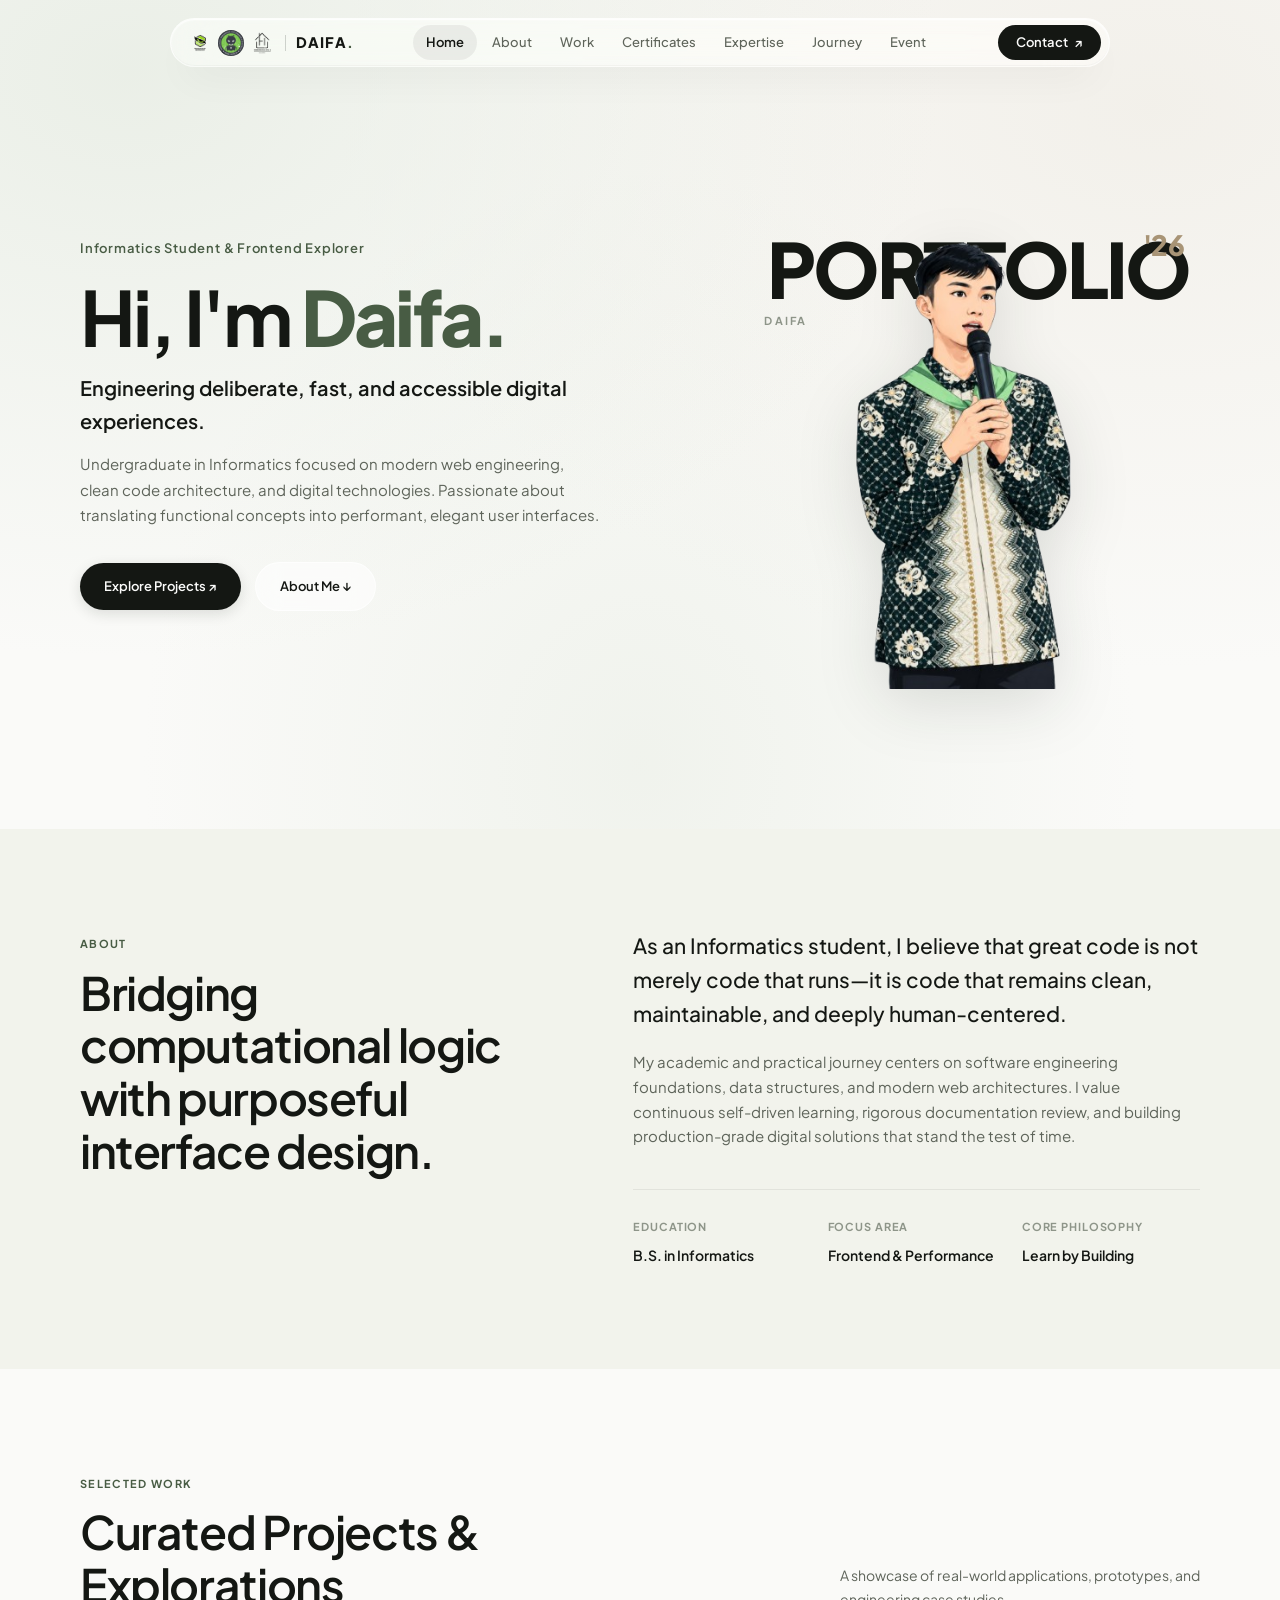
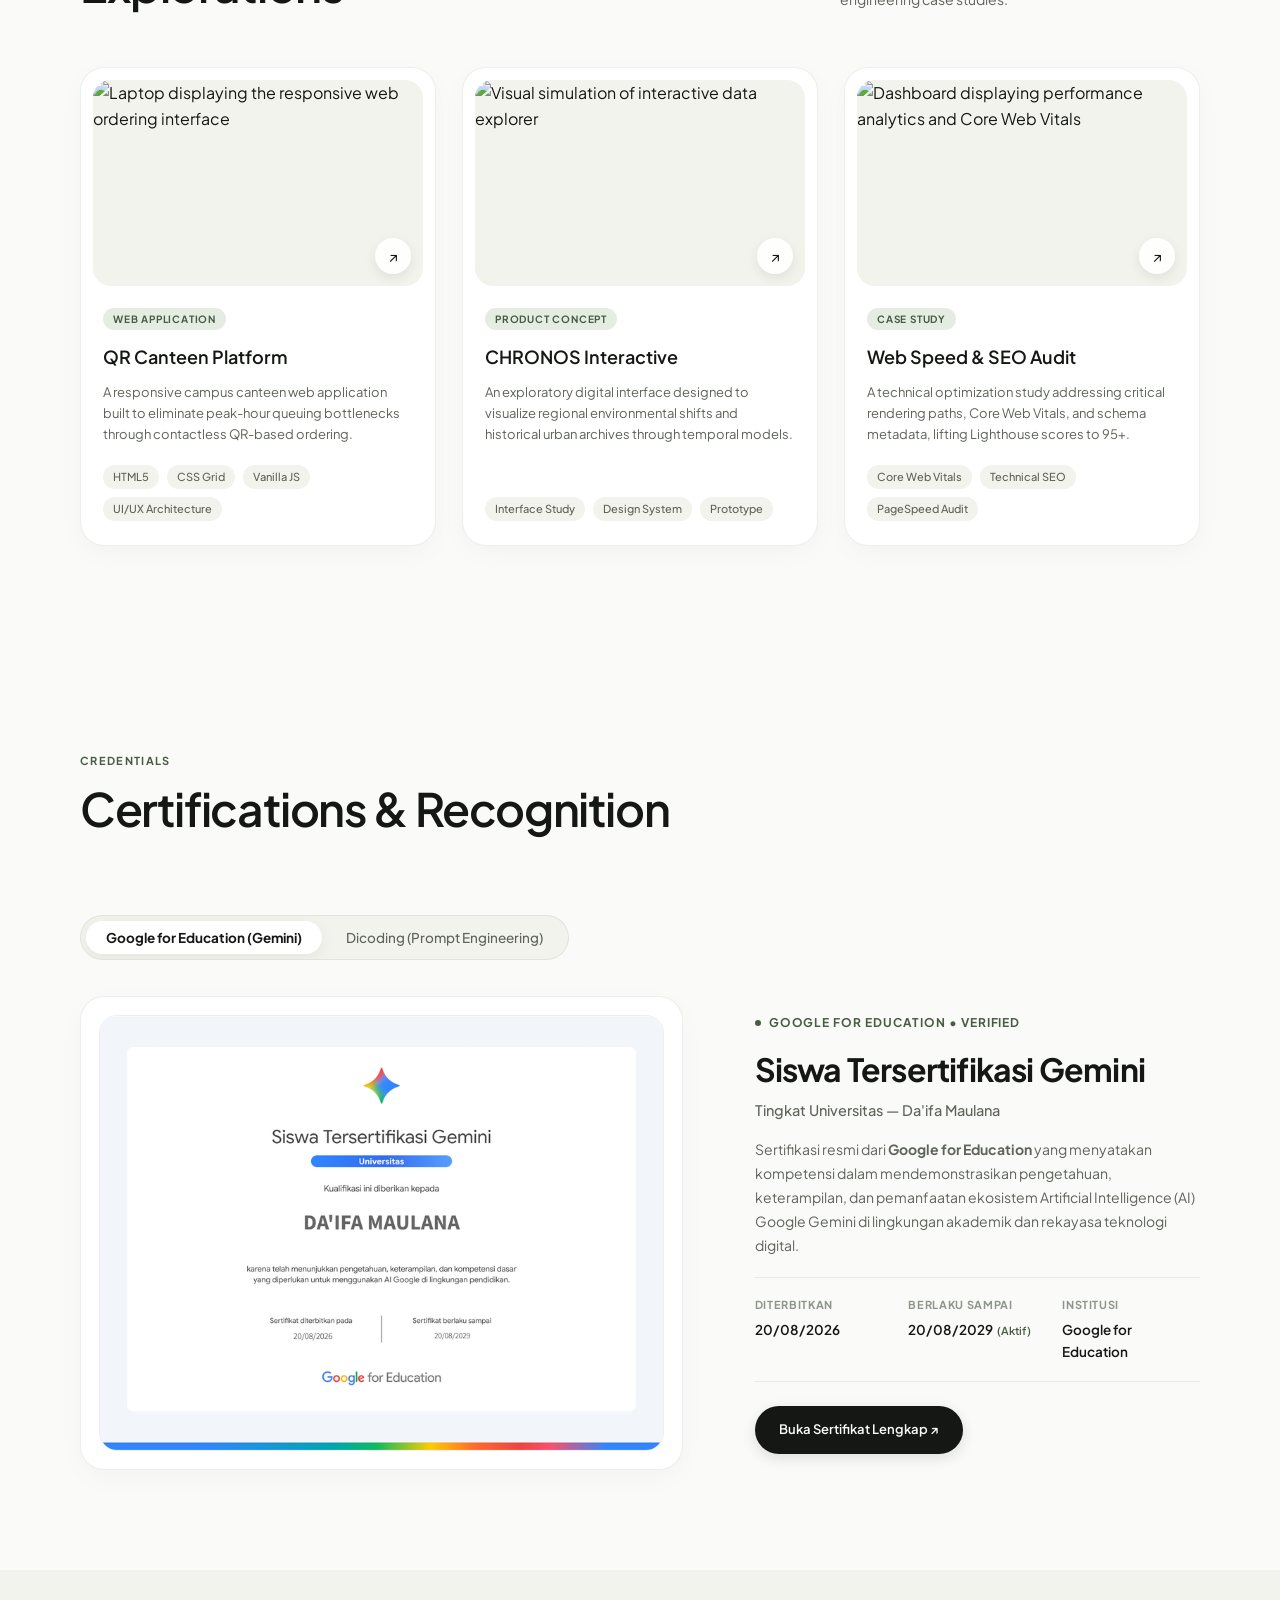
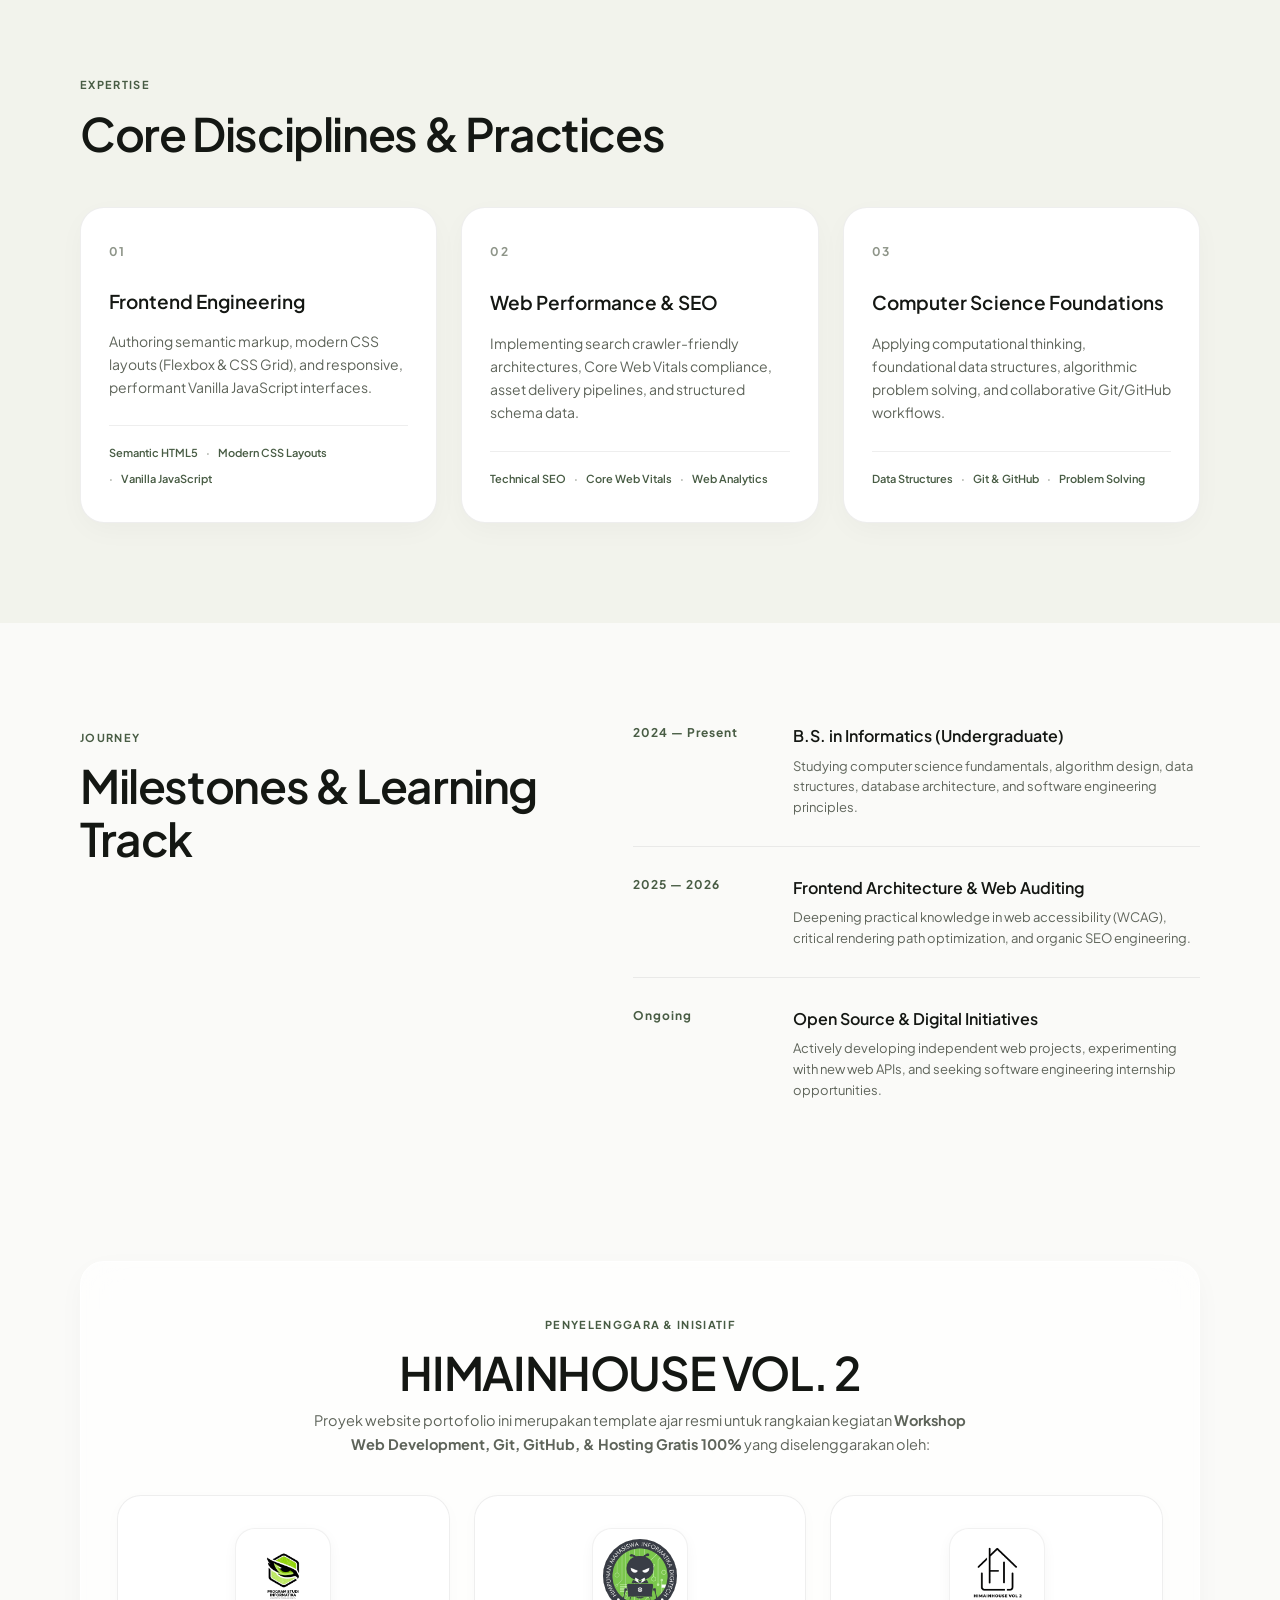
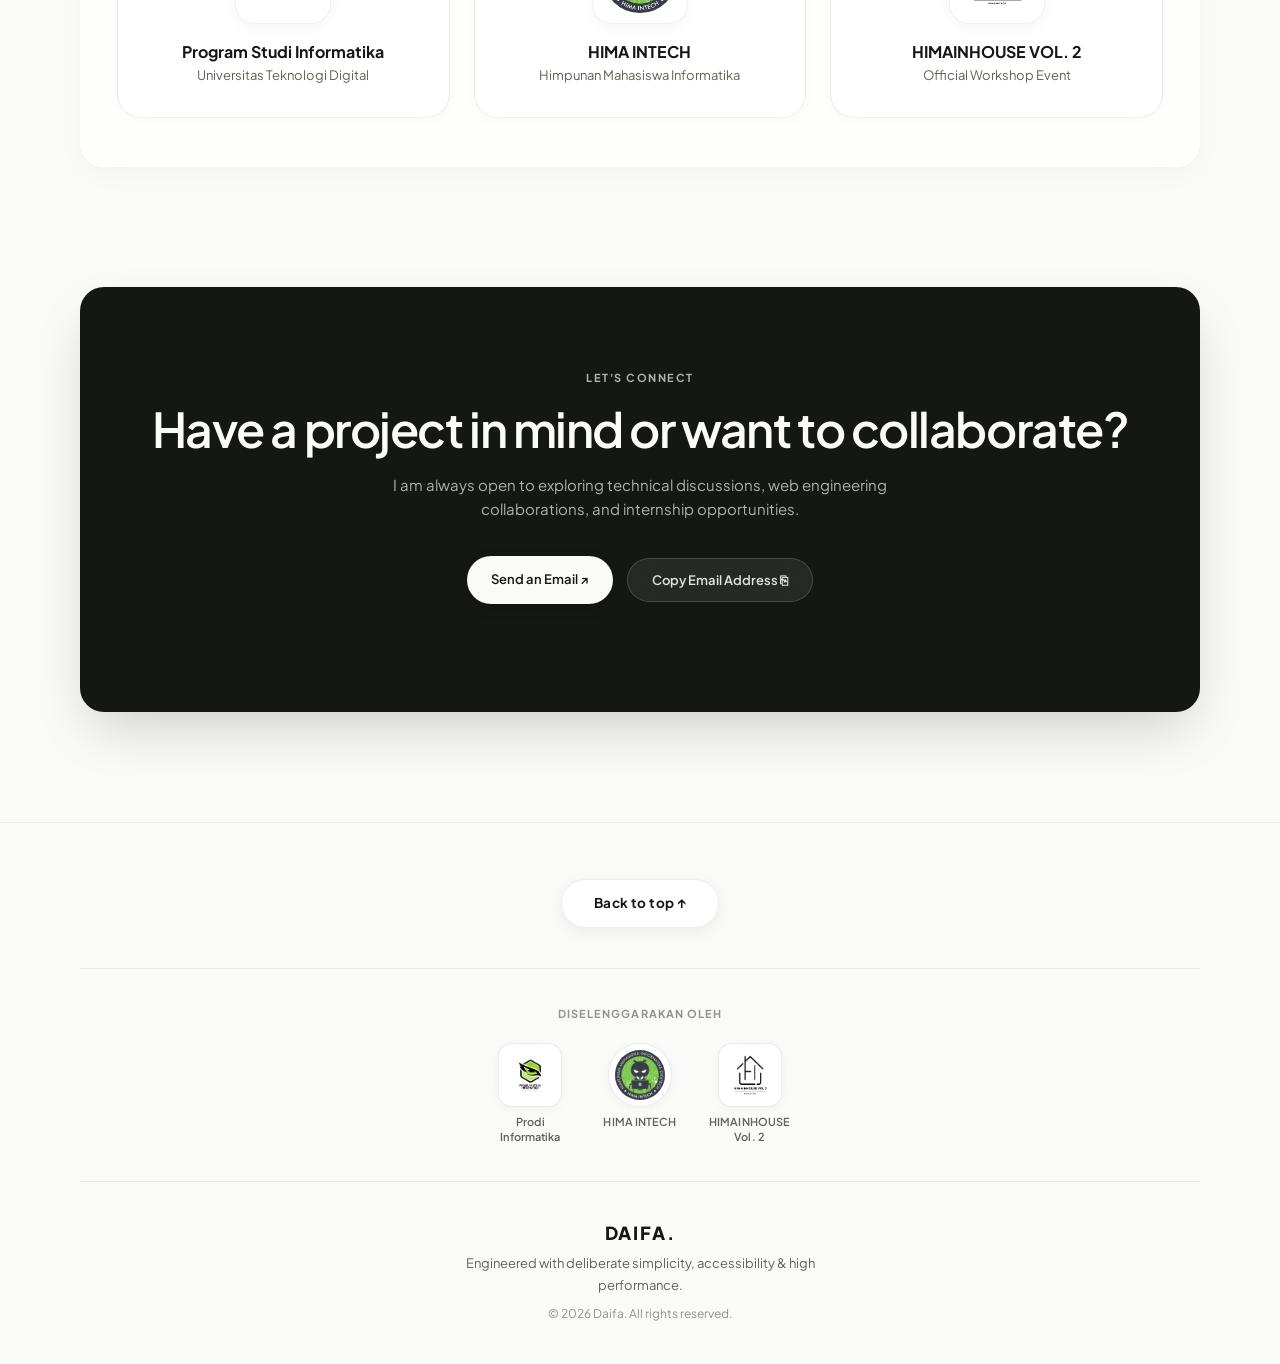
==== index.html @ 003343a3 ":zap: Add cache busting query params to ensure fresh CSS/JS load on GitHub Pages" ====
<!DOCTYPE html>
<html lang="en">
<head>
  <!-- ====================================================================
       [MODUL 1: HEAD & METADATA]
       Panduan Pemateri:
       Jelaskan fungsi tag meta (viewport untuk responsivitas mobile, charset UTF-8),
       serta cara menghubungkan Google Fonts, berkas CSS, dan JavaScript.
       ==================================================================== -->
  <meta charset="UTF-8">
  <meta name="viewport" content="width=device-width, initial-scale=1.0">
  <meta name="description" content="Portfolio of Daifa — Informatics Student & Frontend Developer. Focused on building deliberate, high-performance web applications with clean architecture.">
  <meta name="theme-color" content="#fafaf8">
  <title>Daifa — Informatics Student &amp; Frontend Developer</title>

  <!-- Google Fonts: Plus Jakarta Sans (Tipografi Tunggal Konsisten) -->
  <link rel="preconnect" href="https://fonts.googleapis.com">
  <link rel="preconnect" href="https://fonts.gstatic.com" crossorigin>
  <link href="https://fonts.googleapis.com/css2?family=Plus+Jakarta+Sans:wght@400;500;600;700;800&display=swap" rel="stylesheet">

  <!-- Hubungkan CSS Eksternal & Script JS dengan Cache Busting (?v=2.5) -->
  <link rel="stylesheet" href="assets/css/style.css?v=2.5">
  <script src="assets/js/script.js?v=2.5" defer></script>
</head>
<body>

  <!-- ====================================================================
       [MODUL 2: AKSESIBILITAS / A11Y]
       Panduan Pemateri:
       Jelaskan 'skip-link': fitur aksesibilitas yang memungkinkan pengguna
       navigasi keyboard langsung melompat ke konten utama (#main-content).
       ==================================================================== -->
  <a class="skip-link" href="#main-content">Skip to main content</a>

  <!-- ====================================================================
       [MODUL 3: HEADER & FLOATING GLASS DOCK]
       Panduan Pemateri:
       Contoh implementasi Flexbox untuk navbar, efek kaca modern (frosted glass),
       serta tombol toggle responsif untuk layar ponsel.
       ==================================================================== -->
  <header class="site-header">
    <div class="glass-dock">
      <nav class="dock-nav" aria-label="Main Navigation">

        <!--
          BRAND NAVBAR — Logo 3 Penyelenggara + Nama Portofolio
          ──────────────────────────────────────────────────────
          Terdiri dari:
          1. 3 logo dalam baris rapat (dock-brand-logos)
          2. Garis pemisah tipis (dock-brand-sep)
          3. Teks "DAIFA." sebagai nama brand
          aria-label: teks alternatif untuk screen reader
        -->
        <a class="dock-brand" href="#home" aria-label="Daifa - HIMAINHOUSE Portfolio">
          <div class="dock-brand-logos">
            <img src="assets/images/logos/logo-prodi-informatika.png" alt="Prodi Informatika" width="28" height="28" title="Program Studi Informatika Universitas Teknologi Digital">
            <img src="assets/images/logos/logo-hima-intech.jpg"       alt="HIMA INTECH"       width="28" height="28" class="dock-logo-round" title="HIMA INTECH Digitech">
            <img src="assets/images/logos/logo-himainhouse.png"       alt="HIMAINHOUSE VOL 2" width="28" height="28" title="HIMAINHOUSE VOL. 2">
          </div>
          <span class="dock-brand-sep" aria-hidden="true"></span>
          <span class="dock-brand-text">DAIFA<span>.</span></span>
        </a>

        <!--
          MENU NAVIGASI — Tautan anchor ke setiap section
          ─────────────────────────────────────────────────
          Setiap href="#id" akan scroll mulus ke section yang sesuai.
          Class "is-active" ditambahkan oleh JavaScript (scrollspy).
        -->
        <div class="dock-menu" id="dock-menu">
          <a class="dock-link" href="#home">Home</a>
          <a class="dock-link" href="#about">About</a>
          <a class="dock-link" href="#work">Work</a>
          <a class="dock-link" href="#certificates">Certificates</a>
          <a class="dock-link" href="#expertise">Expertise</a>
          <a class="dock-link" href="#journey">Journey</a>
          <a class="dock-link" href="#organizers">Event</a>
        </div>

        <!-- TOMBOL AKSI & HAMBURGER MOBILE -->
        <div class="dock-actions">
          <!-- Tombol CTA: tersembunyi di mobile, tampil di desktop -->
          <a class="dock-btn-cta" href="#contact">
            Contact <span>↗</span>
          </a>

          <!--
            Tombol Hamburger (hanya tampil di layar HP)
            aria-expanded: memberi tahu screen reader apakah menu terbuka
            aria-controls: menghubungkan tombol ini ke elemen dock-menu
          -->
          <button class="dock-toggle" type="button"
                  aria-label="Open navigation menu"
                  aria-expanded="false"
                  aria-controls="dock-menu">
            <span></span>
            <span></span>
          </button>
        </div>

      </nav>
    </div>
  </header>

  <!-- ====================================================================
       [MODUL 4: STRUKTUR UTAMA (MAIN)]
       Panduan Pemateri:
       Jelaskan tag <main> sebagai wadah konten utama yang hanya boleh ada
       satu per halaman dokumen HTML.
       ==================================================================== -->
  <main id="main-content">

    <!-- ------------------------------------------------------------------
         SECTION 1: HERO
         Panduan Pemateri:
         Contoh grid 2 kolom asimetris (teks di kiri, visual avatar di kanan),
         teknik layering teks artistik di belakang karakter transparan.
         ------------------------------------------------------------------ -->
    <section class="hero container" id="home">
      <div class="hero-layout">
        <div class="hero-intro reveal">
          <p class="hero-kicker">Informatics Student &amp; Frontend Explorer</p>
          <h1 class="hero-title">
            Hi, I'm <em>Daifa.</em>
          </h1>
          <p class="hero-role">Engineering deliberate, fast, and accessible digital experiences.</p>
          <p class="hero-summary">
            Undergraduate in Informatics focused on modern web engineering, clean code architecture, and digital technologies. Passionate about translating functional concepts into performant, elegant user interfaces.
          </p>
          <div class="hero-buttons">
            <a class="btn btn-solid" href="#work">Explore Projects ↗</a>
            <a class="btn btn-glass" href="#about">About Me ↓</a>
          </div>
        </div>

        <!-- Visual Avatar dengan Tipografi Latar Belakang Bebas Kotak -->
        <figure class="hero-figure reveal">
          <div class="hero-backdrop-typography" aria-hidden="true">
            <span class="backdrop-main">PORTFOLIO</span>
            <span class="backdrop-badge">'26</span>
            <span class="backdrop-sub">DAIFA</span>
          </div>
          <img class="hero-avatar-img" src="assets/images/daifa.png"
               alt="Illustration of Daifa wearing a sage green batik shirt"
               width="700" height="950" fetchpriority="high">
        </figure> 
      </div>
    </section>

    <!-- ------------------------------------------------------------------
         SECTION 2: ABOUT
         Panduan Pemateri:
         Storytelling profesional mahasiswa: menjembatani teori ilmu komputer
         dengan praktik rekayasa antarmuka digital.
         ------------------------------------------------------------------ -->
    <section class="section section-tint" id="about">
      <div class="container about-grid">
        <div class="section-label-group reveal">
          <span class="section-label">About</span>
          <h2 class="section-title">Bridging computational logic with purposeful interface design.</h2>
        </div>

        <div class="about-text-content reveal">
          <p class="lead-text">
            As an Informatics student, I believe that great code is not merely code that runs—it is code that remains clean, maintainable, and deeply human-centered.
          </p>
          <p>
            My academic and practical journey centers on software engineering foundations, data structures, and modern web architectures. I value continuous self-driven learning, rigorous documentation review, and building production-grade digital solutions that stand the test of time.
          </p>

          <!-- 3 Core Pillars -->
          <div class="about-pillars">
            <div class="pillar-item">
              <span class="pillar-label">Education</span>
              <strong class="pillar-val">B.S. in Informatics</strong>
            </div>
            <div class="pillar-item">
              <span class="pillar-label">Focus Area</span>
              <strong class="pillar-val">Frontend &amp; Performance</strong>
            </div>
            <div class="pillar-item">
              <span class="pillar-label">Core Philosophy</span>
              <strong class="pillar-val">Learn by Building</strong>
            </div>
          </div>
        </div>
      </div>
    </section>

    <!-- ------------------------------------------------------------------
         SECTION 3: SELECTED WORK
         Panduan Pemateri:
         Contoh penerapan CSS Grid 3-kolom (`repeat(3, 1fr)`) yang
         otomatis responsif menjadi 2 kolom di tablet dan 1 kolom di HP.
         ------------------------------------------------------------------ -->
    <section class="section container" id="work">
      <div class="section-header-row reveal">
        <div>
          <span class="section-label">Selected Work</span>
          <h2 class="section-title">Curated Projects &amp; Explorations</h2>
        </div>
        <p class="section-subtitle">
          A showcase of real-world applications, prototypes, and engineering case studies.
        </p>
      </div>

      <div class="project-grid">
        <!-- Proyek 1 -->
        <article class="project-card reveal">
          <a class="project-thumbnail" href="#contact" aria-label="Details of QR Canteen Platform project">
            <img src="https://images.unsplash.com/photo-1559028012-481c04fa702d?auto=format&amp;fit=crop&amp;w=900&amp;q=85"
                 alt="Laptop displaying the responsive web ordering interface" loading="lazy">
            <span class="project-arrow-badge" aria-hidden="true">↗</span>
          </a>
          <div class="project-body">
            <span class="project-category-pill">Web Application</span>
            <h3>QR Canteen Platform</h3>
            <p>A responsive campus canteen web application built to eliminate peak-hour queuing bottlenecks through contactless QR-based ordering.</p>
            <div class="project-tags">
              <span>HTML5</span>
              <span>CSS Grid</span>
              <span>Vanilla JS</span>
              <span>UI/UX Architecture</span>
            </div>
          </div>
        </article>

        <!-- Proyek 2 -->
        <article class="project-card reveal">
          <a class="project-thumbnail" href="#contact" aria-label="Details of CHRONOS Interactive concept">
            <img src="https://images.unsplash.com/photo-1462331940025-496dfbfc7564?auto=format&amp;fit=crop&amp;w=900&amp;q=85"
                 alt="Visual simulation of interactive data explorer" loading="lazy">
            <span class="project-arrow-badge" aria-hidden="true">↗</span>
          </a>
          <div class="project-body">
            <span class="project-category-pill">Product Concept</span>
            <h3>CHRONOS Interactive</h3>
            <p>An exploratory digital interface designed to visualize regional environmental shifts and historical urban archives through temporal models.</p>
            <div class="project-tags">
              <span>Interface Study</span>
              <span>Design System</span>
              <span>Prototype</span>
            </div>
          </div>
        </article>

        <!-- Proyek 3 -->
        <article class="project-card reveal">
          <a class="project-thumbnail" href="#contact" aria-label="Details of Web Speed & SEO Audit case study">
            <img src="https://images.unsplash.com/photo-1460925895917-afdab827c52f?auto=format&amp;fit=crop&amp;w=900&amp;q=85"
                 alt="Dashboard displaying performance analytics and Core Web Vitals" loading="lazy">
            <span class="project-arrow-badge" aria-hidden="true">↗</span>
          </a>
          <div class="project-body">
            <span class="project-category-pill">Case Study</span>
            <h3>Web Speed &amp; SEO Audit</h3>
            <p>A technical optimization study addressing critical rendering paths, Core Web Vitals, and schema metadata, lifting Lighthouse scores to 95+.</p>
            <div class="project-tags">
              <span>Core Web Vitals</span>
              <span>Technical SEO</span>
              <span>PageSpeed Audit</span>
            </div>
          </div>
        </article>
      </div>
    </section>

    <!-- ------------------------------------------------------------------
         SECTION: CERTIFICATES & CREDENTIALS
         Panduan Pemateri:
         Menampilkan kredensial resmi & sertifikasi teknologi berstandar industri.
         Format Tab Switcher Interaktif: dokumen sertifikat tampil besar & jelas
         di sisi kiri dengan detail editorial & verifikasi lisensi di sisi kanan.
         ------------------------------------------------------------------ -->
    <section class="section" id="certificates">
      <div class="container">
        <div class="section-label-group reveal">
          <span class="section-label">Credentials</span>
          <h2 class="section-title">Certifications &amp; Recognition</h2>
        </div>

        <!-- Segmented Control Tab Switcher -->
        <div class="cert-tabs-nav reveal" role="tablist" aria-label="Pilih Sertifikat">
          <button class="cert-tab-btn is-active" type="button" role="tab"
                  aria-selected="true" aria-controls="cert-panel-gemini" id="tab-gemini">
            Google for Education (Gemini)
          </button>
          <button class="cert-tab-btn" type="button" role="tab"
                  aria-selected="false" aria-controls="cert-panel-dicoding" id="tab-dicoding">
            Dicoding (Prompt Engineering)
          </button>
        </div>

        <!-- Panels Container -->
        <div class="cert-panels-wrapper reveal">

          <!-- PANEL 1: GOOGLE FOR EDUCATION — GEMINI CERTIFIED STUDENT -->
          <div class="cert-panel is-active" id="cert-panel-gemini" role="tabpanel" aria-labelledby="tab-gemini">
            <div class="certificate-layout">
              <!-- Kolom Kiri: Dokumen Sertifikat -->
              <div class="cert-preview-card">
                <a class="cert-preview-link" href="assets/images/certificates/sertifikat-gemini-daifa.png"
                   target="_blank" rel="noopener noreferrer" title="Klik untuk membuka sertifikat Google Gemini ukuran penuh">
                  <img class="cert-preview-img"
                       src="assets/images/certificates/sertifikat-gemini-daifa.png"
                       alt="Sertifikat Google for Education — Siswa Tersertifikasi Gemini — Da'ifa Maulana"
                       loading="lazy" width="800" height="566">
                </a>
              </div>

              <!-- Kolom Kanan: Detail & Nilai Kompetensi -->
              <div class="cert-content">
                <span class="cert-kicker">Google for Education &bull; Verified</span>

                <h3 class="cert-title">Siswa Tersertifikasi Gemini</h3>
                <p class="cert-sub">Tingkat Universitas &mdash; Da'ifa Maulana</p>

                <p class="cert-desc">
                  Sertifikasi resmi dari <strong>Google for Education</strong> yang menyatakan kompetensi dalam mendemonstrasikan pengetahuan, keterampilan, dan pemanfaatan ekosistem Artificial Intelligence (AI) Google Gemini di lingkungan akademik dan rekayasa teknologi digital.
                </p>

                <!-- Metadata Grid -->
                <dl class="cert-meta-grid">
                  <div class="cert-meta-cell">
                    <dt>Diterbitkan</dt>
                    <dd>20/08/2026</dd>
                  </div>
                  <div class="cert-meta-cell">
                    <dt>Berlaku Sampai</dt>
                    <dd>20/08/2029 <span class="cert-status-tag">(Aktif)</span></dd>
                  </div>
                  <div class="cert-meta-cell">
                    <dt>Institusi</dt>
                    <dd>Google for Education</dd>
                  </div>
                </dl>

                <!-- Tombol Aksi -->
                <div class="cert-action-row">
                  <a class="btn btn-solid" href="assets/images/certificates/sertifikat-gemini-daifa.png"
                     target="_blank" rel="noopener noreferrer">
                    Buka Sertifikat Lengkap ↗
                  </a>
                </div>
              </div>
            </div>
          </div>

          <!-- PANEL 2: DICODING — PROMPT ENGINEERING UNTUK SOFTWARE DEVELOPER -->
          <div class="cert-panel" id="cert-panel-dicoding" role="tabpanel" aria-labelledby="tab-dicoding" hidden>
            <div class="certificate-layout">
              <!-- Kolom Kiri: Dokumen Sertifikat -->
              <div class="cert-preview-card">
                <a class="cert-preview-link" href="assets/images/certificates/sertifikat-dicoding-prompt-engineering.jpg"
                   target="_blank" rel="noopener noreferrer" title="Klik untuk membuka sertifikat Dicoding ukuran penuh">
                  <img class="cert-preview-img"
                       src="assets/images/certificates/sertifikat-dicoding-prompt-engineering.jpg"
                       alt="Sertifikat Dicoding — Prompt Engineering untuk Software Developer — Da'ifa Maulana"
                       loading="lazy" width="1200" height="848">
                </a>
              </div>

              <!-- Kolom Kanan: Detail & Nilai Kompetensi -->
              <div class="cert-content">
                <span class="cert-kicker">Google Developers Partner &bull; Dicoding Verified</span>

                <h3 class="cert-title">Prompt Engineering untuk Software Developer</h3>
                <p class="cert-sub">Sertifikat Kompetensi Kelulusan &mdash; Da'ifa Maulana</p>

                <p class="cert-desc">
                  Sertifikasi kompetensi resmi dari <strong>Dicoding</strong> (<em>Google Developers Authorized Training Partner</em>). Menyatakan penguasaan teknik perancangan prompt AI adaptif, pola-pola prompt terstruktur, pemanfaatan LLM untuk optimasi alur kerja software development, serta evaluasi limitasi dan etika AI.
                </p>

                <!-- Metadata Grid -->
                <dl class="cert-meta-grid">
                  <div class="cert-meta-cell">
                    <dt>Diterbitkan</dt>
                    <dd>06/11/2026</dd>
                  </div>
                  <div class="cert-meta-cell">
                    <dt>Berlaku Sampai</dt>
                    <dd>06/11/2029 <span class="cert-status-tag">(Aktif)</span></dd>
                  </div>
                  <div class="cert-meta-cell">
                    <dt>ID Kredensial</dt>
                    <dd><code>JMZVL46JOXN9</code></dd>
                  </div>
                </dl>

                <!-- Tombol Aksi -->
                <div class="cert-action-row">
                  <a class="btn btn-solid" href="assets/images/certificates/sertifikat-dicoding-prompt-engineering.jpg"
                     target="_blank" rel="noopener noreferrer">
                    Buka Sertifikat Lengkap ↗
                  </a>
                  <a class="btn btn-glass" href="https://www.dicoding.com/certificates/JMZVL46JOXN9"
                     target="_blank" rel="noopener noreferrer">
                    Verifikasi di Dicoding ↗
                  </a>
                </div>
              </div>
            </div>
          </div>

        </div>
      </div>
    </section>

    <!-- ------------------------------------------------------------------
         SECTION 4: EXPERTISE
         Panduan Pemateri:
         Contoh pengelompokan skill secara jujur & profesional tanpa grafik
         persentase palsu yang sering dianggap buruk dalam rekrutmen IT.
         ------------------------------------------------------------------ -->
    <section class="section section-tint" id="expertise">
      <div class="container">
        <div class="section-label-group reveal">
          <span class="section-label">Expertise</span>
          <h2 class="section-title">Core Disciplines &amp; Practices</h2>
        </div>

        <div class="expertise-row">
          <!-- Kompetensi 1 -->
          <div class="expertise-block reveal">
            <span class="expertise-index">01</span>
            <h3 class="expertise-title">Frontend Engineering</h3>
            <p class="expertise-desc">
              Authoring semantic markup, modern CSS layouts (Flexbox &amp; CSS Grid), and responsive, performant Vanilla JavaScript interfaces.
            </p>
            <div class="expertise-tags">
              <span>Semantic HTML5</span>
              <span>Modern CSS Layouts</span>
              <span>Vanilla JavaScript</span>
            </div>
          </div>

          <!-- Kompetensi 2 -->
          <div class="expertise-block reveal">
            <span class="expertise-index">02</span>
            <h3 class="expertise-title">Web Performance &amp; SEO</h3>
            <p class="expertise-desc">
              Implementing search crawler-friendly architectures, Core Web Vitals compliance, asset delivery pipelines, and structured schema data.
            </p>
            <div class="expertise-tags">
              <span>Technical SEO</span>
              <span>Core Web Vitals</span>
              <span>Web Analytics</span>
            </div>
          </div>

          <!-- Kompetensi 3 -->
          <div class="expertise-block reveal">
            <span class="expertise-index">03</span>
            <h3 class="expertise-title">Computer Science Foundations</h3>
            <p class="expertise-desc">
              Applying computational thinking, foundational data structures, algorithmic problem solving, and collaborative Git/GitHub workflows.
            </p>
            <div class="expertise-tags">
              <span>Data Structures</span>
              <span>Git &amp; GitHub</span>
              <span>Problem Solving</span>
            </div>
          </div>
        </div>
      </div>
    </section>

    <!-- ------------------------------------------------------------------
         SECTION 5: JOURNEY
         Panduan Pemateri:
         Menunjukkan alur kronologis linier tanpa tabel kaku.
         Mengajarkan siswa cara menulis riwayat pendidikan yang relevan.
         ------------------------------------------------------------------ -->
    <section class="section container" id="journey">
      <div class="journey-grid">
        <div class="section-label-group reveal">
          <span class="section-label">Journey</span>
          <h2 class="section-title">Milestones &amp; Learning Track</h2>
        </div>

        <div class="journey-list">
          <div class="journey-item reveal">
            <div class="journey-year">2024 — Present</div>
            <div class="journey-info">
              <h3>B.S. in Informatics (Undergraduate)</h3>
              <p>Studying computer science fundamentals, algorithm design, data structures, database architecture, and software engineering principles.</p>
            </div>
          </div>

          <div class="journey-item reveal">
            <div class="journey-year">2025 — 2026</div>
            <div class="journey-info">
              <h3>Frontend Architecture &amp; Web Auditing</h3>
              <p>Deepening practical knowledge in web accessibility (WCAG), critical rendering path optimization, and organic SEO engineering.</p>
            </div>
          </div>

          <div class="journey-item reveal">
            <div class="journey-year">Ongoing</div>
            <div class="journey-info">
              <h3>Open Source &amp; Digital Initiatives</h3>
              <p>Actively developing independent web projects, experimenting with new web APIs, and seeking software engineering internship opportunities.</p>
            </div>
          </div>
        </div>
      </div>
    </section>

    <!-- ------------------------------------------------------------------
         SECTION: ORGANIZERS / HIMAINHOUSE EVENT
         Panduan Pemateri:
         Menampilkan institusi & penyelenggara workshop:
         1. Program Studi Informatika Universitas Teknologi Digital
         2. HIMA INTECH (Himpunan Mahasiswa Informatika Digitech)
         3. HIMAINHOUSE VOL. 2 (Event Workshop Web Development & Git Hosting)
         ------------------------------------------------------------------ -->
    <section class="section organizers-section" id="organizers">
      <div class="container">
        <div class="organizers-wrapper reveal">
          <div class="organizers-header text-center">
            <span class="section-label">Penyelenggara &amp; Inisiatif</span>
            <h2 class="section-title">HIMAINHOUSE VOL. 2</h2>
            <p class="organizers-desc">
              Proyek website portofolio ini merupakan template ajar resmi untuk rangkaian kegiatan <strong>Workshop Web Development, Git, GitHub, &amp; Hosting Gratis 100%</strong> yang diselenggarakan oleh:
            </p>
          </div>

          <div class="organizers-grid">
            <!-- 1. Program Studi Informatika -->
            <div class="organizer-card">
              <div class="organizer-logo-box">
                <img src="assets/images/logos/logo-prodi-informatika.png" alt="Logo Program Studi Informatika Universitas Teknologi Digital" loading="lazy" width="80" height="80">
              </div>
              <h3 class="organizer-name">Program Studi Informatika</h3>
              <p class="organizer-inst">Universitas Teknologi Digital</p>
            </div>

            <!-- 2. HIMA INTECH -->
            <div class="organizer-card">
              <div class="organizer-logo-box">
                <img src="assets/images/logos/logo-hima-intech.jpg" alt="Logo Himpunan Mahasiswa Informatika Digitech - HIMA INTECH" loading="lazy" width="80" height="80" class="logo-rounded">
              </div>
              <h3 class="organizer-name">HIMA INTECH</h3>
              <p class="organizer-inst">Himpunan Mahasiswa Informatika</p>
            </div>

            <!-- 3. HIMAINHOUSE VOL 2 -->
            <div class="organizer-card">
              <div class="organizer-logo-box">
                <img src="assets/images/logos/logo-himainhouse.png" alt="Logo HIMAINHOUSE VOL 2" loading="lazy" width="80" height="80">
              </div>
              <h3 class="organizer-name">HIMAINHOUSE VOL. 2</h3>
              <p class="organizer-inst">Official Workshop Event</p>
            </div>
          </div>
        </div>
      </div>
    </section>

    <!-- ------------------------------------------------------------------
         SECTION 6: CONTACT
         Panduan Pemateri:
         Contoh interaksi DOM JavaScript praktis: tombol 'mailto:' langsung
         dan tombol 'Salin Alamat Email' dengan feedback visual ke pengguna.
         ------------------------------------------------------------------ -->
    <section class="section contact-section" id="contact">
      <div class="container">
        <div class="contact-box reveal">
          <span class="contact-eyebrow">Let's Connect</span>
          <h2 class="contact-heading">Have a project in mind or want to collaborate?</h2>
          <p class="contact-sub">
            I am always open to exploring technical discussions, web engineering collaborations, and internship opportunities.
          </p>

          <div class="contact-button-row">
            <!-- Ganti hello@example.com dengan alamat email aktifmu -->
            <a class="btn btn-contact-primary" href="mailto:hello@example.com?subject=Hello%20Daifa">
              Send an Email ↗
            </a>
            <button class="btn btn-contact-glass" id="btn-copy-email" type="button" data-email="hello@example.com">
              Copy Email Address ⎘
            </button>
          </div>

          <!-- Pesan konfirmasi feedback hasil salin clipboard -->
          <span class="copy-feedback" id="copy-feedback" role="status" aria-live="polite"></span>
        </div>
      </div>
    </section>

  </main>

  <!-- ====================================================================
       [MODUL 5: FOOTER]
       Panduan Pemateri:
       Menjelaskan tag <footer>, tautan kembali ke atas, dan pembaruan tahun
       otomatis menggunakan Date object di JavaScript (new Date().getFullYear()).
       ==================================================================== -->
  <footer class="site-footer">
    <div class="container">

      <!-- Back to Top — Centered -->
      <div class="footer-top-row">
        <a class="btn btn-footer-top" href="#home" aria-label="Kembali ke atas halaman">
          Back to top ↑
        </a>
      </div>

      <!-- Divider -->
      <hr class="footer-divider">

      <!-- Organizers — Centered logo block -->
      <div class="footer-organizers-block">
        <span class="footer-organizers-label">Diselenggarakan oleh</span>
        <div class="footer-logos">
          <div class="footer-logo-item">
            <img src="assets/images/logos/logo-prodi-informatika.png" alt="Program Studi Informatika" width="64" height="64" title="Program Studi Informatika Universitas Teknologi Digital">
            <span>Prodi Informatika</span>
          </div>
          <div class="footer-logo-item">
            <img src="assets/images/logos/logo-hima-intech.jpg" alt="HIMA INTECH" width="64" height="64" class="footer-logo-round" title="Himpunan Mahasiswa Informatika Digitech">
            <span>HIMA INTECH</span>
          </div>
          <div class="footer-logo-item">
            <img src="assets/images/logos/logo-himainhouse.png" alt="HIMAINHOUSE VOL 2" width="64" height="64" title="HIMAINHOUSE VOL. 2">
            <span>HIMAINHOUSE Vol. 2</span>
          </div>
        </div>
      </div>

      <!-- Divider -->
      <hr class="footer-divider">

      <!-- Bottom Row: Brand + Copyright -->
      <div class="footer-bottom-row">
        <span class="footer-brand">DAIFA.</span>
        <p class="footer-tagline">Engineered with deliberate simplicity, accessibility &amp; high performance.</p>
        <p class="footer-copy">© <span id="current-year">2026</span> Daifa. All rights reserved.</p>
      </div>

    </div>
  </footer>

</body>
</html>
---- assets/css/style.css ----
/* ==========================================================================
   DAIFA PORTFOLIO — STYLESHEET
   Konsep: Liquid Frosted Glass Nav, Tipografi Tunggal (Plus Jakarta Sans),
           Bentuk Lembut Non-Kotak, Human-Crafted (Bebas AI Slop).
   ========================================================================== */

/* --------------------------------------------------------------------------
   1. DESIGN TOKENS (VARIABEL TEMA)
   -------------------------------------------------------------------------- */
:root {
  /* Palet Warna Hangat & Tenang */
  --bg-base: #fafaf8;
  --bg-tint: #f2f3ec;
  --bg-elevated: #ffffff;
  --bg-dark: #151714;

  /* Kontras Teks Bersih */
  --text-main: #141713;
  --text-muted: #5e645a;
  --text-light: #8e9589;
  --text-inverse: #fbfbfa;

  /* Aksen Forest Sage Alami */
  --accent: #485c44;
  --accent-light: #e5ede2;
  --accent-dark: #374734;

  /* Radius Kurvatur Lembut (Menghindari Bentuk Kotak Kaku) */
  --radius-full: 9999px;
  --radius-card: 24px;
  --radius-media: 18px;
  --radius-sm: 10px;

  /* Garis Batas & Shadow Halus */
  --border-subtle: rgba(20, 23, 19, 0.07);
  --border-glass: rgba(255, 255, 255, 0.65);
  --shadow-dock: 0 20px 40px -15px rgba(20, 23, 19, 0.07);
  --shadow-card: 0 8px 30px -4px rgba(20, 23, 19, 0.04);
  --shadow-hover: 0 16px 40px -8px rgba(20, 23, 19, 0.08);

  /* Tipografi Tunggal */
  --font-family: "Plus Jakarta Sans", -apple-system, BlinkMacSystemFont, sans-serif;

  /* Animasi Transisi */
  --ease: cubic-bezier(0.16, 1, 0.3, 1);
  --speed: 0.3s;
}

/* --------------------------------------------------------------------------
   2. RESET & LATAR BELAKANG DENGAN AMBIENT REFRAKSI
   Fungsi: Menyiapkan kanvas dengan gradien halus agar efek kaca terlihat nyata
   -------------------------------------------------------------------------- */
*, *::before, *::after {
  box-sizing: border-box;
  margin: 0;
  padding: 0;
}

html {
  font-size: 16px;
  scroll-behavior: smooth;
  scroll-padding-top: 100px;
  -webkit-font-smoothing: antialiased;
}

body {
  background-color: var(--bg-base);
  /* Gradien ambient halus: membuat efek frosted glass pada navbar membiaskan cahaya di belakangnya */
  background-image:
    radial-gradient(at 10% 8%, rgba(226, 233, 222, 0.65) 0px, transparent 50%),
    radial-gradient(at 90% 12%, rgba(236, 232, 223, 0.55) 0px, transparent 50%),
    radial-gradient(at 50% 85%, rgba(228, 234, 223, 0.45) 0px, transparent 55%);
  background-attachment: fixed;
  color: var(--text-main);
  font-family: var(--font-family);
  line-height: 1.65;
  overflow-x: hidden;
}

img {
  display: block;
  max-width: 100%;
  height: auto;
}

a {
  color: inherit;
  text-decoration: none;
}

button {
  font-family: inherit;
  cursor: pointer;
  border: none;
  background: none;
}

/* --------------------------------------------------------------------------
   3. AKSESIBILITAS: SKIP LINK & FOCUS
   -------------------------------------------------------------------------- */
.skip-link {
  position: fixed;
  top: 14px;
  left: 14px;
  z-index: 2000;
  padding: 10px 18px;
  background: var(--text-main);
  color: var(--text-inverse);
  font-size: 13px;
  font-weight: 600;
  border-radius: var(--radius-full);
  transform: translateY(-200%);
  transition: transform 0.2s var(--ease);
}

.skip-link:focus {
  transform: translateY(0);
}

:focus-visible {
  outline: 2px solid var(--accent);
  outline-offset: 3px;
}

/* --------------------------------------------------------------------------
   4. TATA LETAK & TIPOGRAFI
   -------------------------------------------------------------------------- */
.container {
  width: min(1120px, 100% - 48px);
  margin-inline: auto;
}

.section {
  padding-block: 100px;
}

.section-tint {
  background-color: var(--bg-tint);
}

.section-label-group {
  margin-bottom: 48px;
}

.section-label {
  display: inline-block;
  font-size: 11px;
  font-weight: 700;
  letter-spacing: 0.12em;
  text-transform: uppercase;
  color: var(--accent);
  margin-bottom: 12px;
}

.section-title {
  font-size: clamp(28px, 3.8vw, 46px);
  font-weight: 600;
  letter-spacing: -0.03em;
  line-height: 1.15;
  color: var(--text-main);
  max-width: 640px;
}

.section-header-row {
  display: flex;
  align-items: flex-end;
  justify-content: space-between;
  gap: 32px;
  margin-bottom: 56px;
  flex-wrap: wrap;
}

.section-subtitle {
  max-width: 360px;
  font-size: 14px;
  color: var(--text-muted);
}

/* --------------------------------------------------------------------------
   5. LIQUID FROSTED GLASS DOCK (NAVBAR KACA MURNI)
   Fungsi: Navigasi mengambang berbentuk pill dengan efek kaca optik & blur tinggi
   -------------------------------------------------------------------------- */
.site-header {
  position: sticky;
  top: 18px;
  z-index: 1000;
  width: 100%;
  display: flex;
  justify-content: center;
  pointer-events: none; /* Area kosong di kiri/kanan tidak menghalangi klik */
  padding-inline: 16px;
}

.glass-dock {
  pointer-events: auto;
  width: min(940px, 100%);
  background: rgba(255, 255, 255, 0.45);
  backdrop-filter: blur(28px) saturate(190%) contrast(105%);
  -webkit-backdrop-filter: blur(28px) saturate(190%) contrast(105%);
  border: 1px solid var(--border-glass);
  border-bottom-color: rgba(255, 255, 255, 0.35);
  border-radius: var(--radius-full);
  box-shadow:
    var(--shadow-dock),
    inset 0 1px 1.5px 0 rgba(255, 255, 255, 0.95),
    inset 0 -1px 1px 0 rgba(0, 0, 0, 0.03);
  padding: 6px 8px 6px 16px;
  transition: all var(--speed) var(--ease);
}

/* Efek kaca merapat saat digulir */
.glass-dock.is-scrolled {
  background: rgba(255, 255, 255, 0.75);
  box-shadow:
    0 24px 48px -12px rgba(20, 23, 19, 0.1),
    inset 0 1px 1.5px 0 rgba(255, 255, 255, 1),
    inset 0 -1px 1px 0 rgba(0, 0, 0, 0.04);
}

.dock-nav {
  display: flex;
  align-items: center;
  justify-content: space-between;
}

.dock-brand {
  display: flex;
  align-items: center;
  gap: 8px;
  text-decoration: none;
}

.dock-brand-logos {
  display: flex;
  align-items: center;
  gap: 5px;
}

.dock-brand-logos img {
  width: 26px;
  height: 26px;
  object-fit: contain;
  transition: transform 0.2s var(--ease);
}

.dock-brand-logos img:hover {
  transform: scale(1.15);
}

.dock-brand-logos .dock-logo-round {
  border-radius: 50%;
}

.dock-brand-sep {
  width: 1px;
  height: 16px;
  background: rgba(20, 23, 19, 0.18);
  margin-inline: 2px;
}

.dock-brand-text {
  font-size: 14.5px;
  font-weight: 800;
  letter-spacing: 0.08em;
  color: var(--text-main);
  line-height: 1;
}

.dock-brand-text span {
  color: var(--accent);
}

.dock-menu {
  display: flex;
  align-items: center;
  gap: 2px;
}

.dock-link {
  font-size: 13px;
  font-weight: 500;
  color: var(--text-muted);
  padding: 7px 13px;
  border-radius: var(--radius-full);
  transition: all 0.2s var(--ease);
}

.dock-link:hover {
  color: var(--text-main);
  background-color: rgba(255, 255, 255, 0.5);
}

/* Status Navigasi Aktif */
.dock-link.is-active {
  color: var(--text-main);
  background-color: rgba(0, 0, 0, 0.06);
  font-weight: 600;
}

.dock-actions {
  display: flex;
  align-items: center;
  gap: 8px;
}

.dock-btn-cta {
  display: inline-flex;
  align-items: center;
  gap: 6px;
  padding: 7px 18px;
  font-size: 13px;
  font-weight: 600;
  color: var(--text-inverse);
  background-color: var(--text-main);
  border-radius: var(--radius-full);
  transition: all 0.2s var(--ease);
}

.dock-btn-cta:hover {
  background-color: var(--accent);
  transform: translateY(-1px);
}

.dock-toggle {
  display: none;
  width: 36px;
  height: 36px;
  border-radius: var(--radius-full);
  background-color: rgba(0, 0, 0, 0.04);
  flex-direction: column;
  justify-content: center;
  align-items: center;
  gap: 4px;
}

.dock-toggle span {
  display: block;
  width: 16px;
  height: 2px;
  background-color: var(--text-main);
  transition: transform 0.2s var(--ease);
}

.dock-toggle[aria-expanded="true"] span:first-child {
  transform: translateY(3px) rotate(45deg);
}

.dock-toggle[aria-expanded="true"] span:last-child {
  transform: translateY(-3px) rotate(-45deg);
}

/* --------------------------------------------------------------------------
   6. HERO SECTION
   Fungsi: Tata letak bersih, percaya diri, tanpa template badge murahan
   -------------------------------------------------------------------------- */
.hero {
  min-height: calc(100vh - 120px);
  display: flex;
  align-items: center;
  padding-block: 50px 80px;
}

.hero-layout {
  display: grid;
  grid-template-columns: 1.15fr 0.85fr;
  align-items: center;
  gap: clamp(40px, 6vw, 88px);
  width: 100%;
}

.hero-event-badge {
  display: inline-flex;
  align-items: center;
  background: rgba(255, 255, 255, 0.88);
  backdrop-filter: blur(14px);
  -webkit-backdrop-filter: blur(14px);
  border: 1px solid var(--border-glass);
  padding: 8px 18px;
  border-radius: var(--radius-full);
  box-shadow: 0 6px 20px rgba(20, 23, 19, 0.05);
  margin-bottom: 22px;
  width: fit-content;
  transition: transform var(--speed) var(--ease), box-shadow var(--speed) var(--ease);
}

.hero-event-badge:hover {
  transform: translateY(-2px);
  box-shadow: 0 10px 24px rgba(20, 23, 19, 0.08);
}

.hero-badge-logos {
  display: flex;
  align-items: center;
  gap: 16px;
}

.hero-badge-logos img {
  width: 44px;
  height: 44px;
  object-fit: contain;
  transition: transform 0.2s var(--ease);
}

.hero-badge-logos img:hover {
  transform: scale(1.1);
}

.hero-badge-logos .badge-logo-round {
  border-radius: 50%;
}

.hero-kicker {
  font-size: 13px;
  font-weight: 600;
  letter-spacing: 0.06em;
  color: var(--accent);
  margin-bottom: 16px;
}

.hero-title {
  font-size: clamp(38px, 6.2vw, 76px);
  font-weight: 700;
  letter-spacing: -0.04em;
  line-height: 1.08;
  color: var(--text-main);
  margin-bottom: 14px;
}

.hero-title em {
  font-style: normal;
  font-weight: 800;
  color: var(--accent);
}

.hero-role {
  font-size: clamp(16px, 2vw, 20px);
  font-weight: 600;
  color: var(--text-main);
  margin-bottom: 14px;
}

.hero-summary {
  font-size: 15px;
  line-height: 1.7;
  color: var(--text-muted);
  max-width: 520px;
  margin-bottom: 34px;
}

.hero-buttons {
  display: flex;
  align-items: center;
  gap: 14px;
  flex-wrap: wrap;
}

.btn {
  display: inline-flex;
  align-items: center;
  gap: 8px;
  padding: 13px 24px;
  font-size: 13px;
  font-weight: 600;
  border-radius: var(--radius-full);
  transition: all 0.2s var(--ease);
}

.btn:active {
  transform: scale(0.98);
}

.btn-solid {
  background-color: var(--text-main);
  color: var(--text-inverse);
  box-shadow: 0 4px 14px rgba(20, 23, 19, 0.12);
}

.btn-solid:hover {
  background-color: var(--accent);
  transform: translateY(-2px);
}

.btn-glass {
  background: rgba(255, 255, 255, 0.55);
  backdrop-filter: blur(12px);
  -webkit-backdrop-filter: blur(12px);
  border: 1px solid rgba(255, 255, 255, 0.65);
  color: var(--text-main);
}

.btn-glass:hover {
  background: rgba(255, 255, 255, 0.85);
  transform: translateY(-2px);
}

/* Avatar Foto Daifa (Bebas Frame / Tanpa Kotak Belakang) */
.hero-figure {
  position: relative;
  margin: 0;
  display: flex;
  justify-content: center;
  align-items: flex-end;
  min-height: 480px;
}

/* Tipografi Artistik di Belakang Karakter (Sesuai Referensi Gambar) */
.hero-backdrop-typography {
  position: absolute;
  top: 14%;
  left: 50%;
  transform: translateX(-50%);
  z-index: 1;
  pointer-events: none;
  user-select: none;
  text-align: center;
  width: 100%;
  max-width: 440px;
}

.backdrop-main {
  display: block;
  font-size: clamp(48px, 6.5vw, 76px);
  font-weight: 800;
  letter-spacing: -0.04em;
  line-height: 0.92;
  color: var(--text-main);
  text-transform: uppercase;
}

.backdrop-badge {
  position: absolute;
  top: -12px;
  right: 14px;
  font-size: clamp(20px, 2.5vw, 28px);
  font-weight: 800;
  color: #a89476; /* Warna aksen khaki hangat sesuai referensi */
  letter-spacing: -0.02em;
}

.backdrop-sub {
  display: block;
  font-size: 11px;
  font-weight: 700;
  letter-spacing: 0.2em;
  text-transform: uppercase;
  color: var(--text-light);
  margin-top: 8px;
  text-align: left;
  padding-left: 6px;
}

/* Karakter Ilustrasi Tampil di Depan Tipografi Tanpa Kotak */
.hero-avatar-img {
  position: relative;
  z-index: 2;
  width: auto;
  max-width: 100%;
  height: clamp(400px, 48vw, 530px);
  object-fit: contain;
  display: block;
  filter: drop-shadow(0 16px 30px rgba(20, 23, 19, 0.12));
  transition: transform 0.4s var(--ease);
}

.hero-figure:hover .hero-avatar-img {
  transform: scale(1.025);
}

.hero-photo-label {
  position: absolute;
  bottom: 12px;
  right: 12px;
  z-index: 3;
  padding: 6px 16px;
  background: rgba(255, 255, 255, 0.82);
  backdrop-filter: blur(16px);
  -webkit-backdrop-filter: blur(16px);
  border: 1px solid rgba(255, 255, 255, 0.7);
  border-radius: var(--radius-full);
  font-size: 11px;
  font-weight: 600;
  color: var(--text-muted);
  box-shadow: 0 4px 16px rgba(0, 0, 0, 0.05);
}

/* --------------------------------------------------------------------------
   7. ABOUT SECTION
   -------------------------------------------------------------------------- */
.about-grid {
  display: grid;
  grid-template-columns: 0.9fr 1.1fr;
  gap: clamp(40px, 7vw, 96px);
  align-items: start;
}

.about-text-content {
  display: flex;
  flex-direction: column;
  gap: 20px;
}

.lead-text {
  font-size: clamp(17px, 2vw, 21px);
  color: var(--text-main);
  line-height: 1.6;
  font-weight: 500;
}

.about-text-content p:not(.lead-text) {
  font-size: 15px;
  color: var(--text-muted);
}

.about-pillars {
  display: grid;
  grid-template-columns: repeat(3, 1fr);
  gap: 16px;
  margin-top: 20px;
  padding-top: 28px;
  border-top: 1px solid var(--border-subtle);
}

.pillar-label {
  display: block;
  font-size: 11px;
  font-weight: 700;
  letter-spacing: 0.08em;
  text-transform: uppercase;
  color: var(--text-light);
  margin-bottom: 6px;
}

.pillar-val {
  font-size: 14px;
  font-weight: 600;
  color: var(--text-main);
}

/* --------------------------------------------------------------------------
   8. SELECTED WORK (GRID 3-KOLOM PROYEK PILIHAN)
   -------------------------------------------------------------------------- */
.project-grid {
  display: grid;
  grid-template-columns: repeat(3, 1fr);
  gap: 26px;
}

.project-card {
  background-color: var(--bg-elevated);
  border: 1px solid var(--border-subtle);
  border-radius: var(--radius-card);
  overflow: hidden;
  display: flex;
  flex-direction: column;
  box-shadow: var(--shadow-card);
  transition: transform 0.3s var(--ease), box-shadow 0.3s var(--ease);
}

.project-card:hover {
  transform: translateY(-5px);
  box-shadow: var(--shadow-hover);
}

.project-thumbnail {
  position: relative;
  display: block;
  overflow: hidden;
  aspect-ratio: 16 / 10;
  margin: 12px 12px 0 12px;
  border-radius: var(--radius-media);
  background-color: var(--bg-tint);
}

.project-thumbnail img {
  width: 100%;
  height: 100%;
  object-fit: cover;
  transition: transform 0.5s var(--ease);
}

.project-card:hover .project-thumbnail img {
  transform: scale(1.05);
}

.project-arrow-badge {
  position: absolute;
  bottom: 12px;
  right: 12px;
  width: 36px;
  height: 36px;
  border-radius: var(--radius-full);
  background: rgba(255, 255, 255, 0.88);
  backdrop-filter: blur(8px);
  color: var(--text-main);
  display: grid;
  place-items: center;
  font-size: 15px;
  box-shadow: 0 4px 12px rgba(0, 0, 0, 0.08);
  transition: all 0.2s var(--ease);
}

.project-card:hover .project-arrow-badge {
  background-color: var(--text-main);
  color: var(--text-inverse);
  transform: translate(2px, -2px);
}

.project-body {
  padding: 22px 22px 24px;
  display: flex;
  flex-direction: column;
  flex-grow: 1;
}

.project-category-pill {
  display: inline-block;
  align-self: flex-start;
  font-size: 10px;
  font-weight: 700;
  letter-spacing: 0.08em;
  text-transform: uppercase;
  color: var(--accent);
  background-color: var(--accent-light);
  padding: 3px 10px;
  border-radius: var(--radius-full);
  margin-bottom: 12px;
}

.project-body h3 {
  font-size: 18px;
  font-weight: 600;
  color: var(--text-main);
  margin-bottom: 10px;
}

.project-body p {
  font-size: 13px;
  line-height: 1.6;
  color: var(--text-muted);
  margin-bottom: 20px;
  flex-grow: 1;
}

.project-tags {
  display: flex;
  flex-wrap: wrap;
  gap: 8px;
  font-size: 11px;
}

.project-tags span {
  font-weight: 500;
  color: var(--text-muted);
  background-color: var(--bg-tint);
  padding: 3px 10px;
  border-radius: var(--radius-full);
}

/* --------------------------------------------------------------------------
   8b. CERTIFICATES & RECOGNITION (INTERACTIVE TABBED SHOWCASE)
   Fitur:
   - Segmented Pill Tabs Switcher (Google Gemini vs Dicoding Prompt Eng)
   - Layout 2 kolom editorial: frame dokumen sertifikat besar di sisi kiri,
     hierarki tipografi & metadata verifikasi di sisi kanan.
   - Animasi transisi fade & translate halus antar tab.
   -------------------------------------------------------------------------- */

/* ── Segmented Control Tab Switcher ── */
.cert-tabs-nav {
  display: inline-flex;
  align-items: center;
  background: var(--bg-tint);
  border: 1px solid var(--border-subtle);
  border-radius: var(--radius-full);
  padding: 5px;
  gap: 4px;
  margin: 32px 0 36px;
  max-width: 100%;
  overflow-x: auto;
}

.cert-tab-btn {
  display: inline-flex;
  align-items: center;
  gap: 8px;
  padding: 8px 20px;
  background: transparent;
  border: none;
  border-radius: var(--radius-full);
  font-family: inherit;
  font-size: 13.5px;
  font-weight: 500;
  color: var(--text-muted);
  cursor: pointer;
  white-space: nowrap;
  transition: background var(--speed) var(--ease), color var(--speed) var(--ease), box-shadow var(--speed) var(--ease);
}

.cert-tab-btn:hover {
  color: var(--text-main);
}

.cert-tab-btn.is-active {
  background: var(--bg-elevated);
  color: var(--text-main);
  font-weight: 700;
  box-shadow: 0 4px 16px rgba(20, 23, 19, 0.06);
}

/* ── Panels Wrapper & Transitions ── */
.cert-panels-wrapper {
  position: relative;
  width: 100%;
}

.cert-panel {
  display: none;
  opacity: 0;
  transform: translateY(8px);
  transition: opacity 0.3s var(--ease), transform 0.3s var(--ease);
}

.cert-panel.is-active {
  display: block;
  opacity: 1;
  transform: translateY(0);
}

/* ── Layout 2 Kolom Prestisius (Dokumen Kiri, Detail Kanan) ── */
.certificate-layout {
  display: grid;
  grid-template-columns: 1.15fr 0.85fr;
  gap: clamp(36px, 6vw, 72px);
  align-items: center;
}

/* ── Frame Dokumen Sertifikat ── */
.cert-preview-card {
  position: relative;
  background: var(--bg-elevated);
  border: 1px solid var(--border-subtle);
  border-radius: var(--radius-card);
  padding: 18px;
  box-shadow: var(--shadow-card);
  transition: transform var(--speed) var(--ease), box-shadow var(--speed) var(--ease);
}

.cert-preview-card:hover {
  transform: translateY(-4px);
  box-shadow: var(--shadow-hover);
}

.cert-preview-link {
  display: block;
  text-decoration: none;
  cursor: zoom-in;
}

.cert-preview-img {
  width: 100%;
  height: auto;
  display: block;
  border-radius: var(--radius-media);
  border: 1px solid var(--border-subtle);
}

/* ── Kolom Konten & Editorial ── */
.cert-content {
  display: flex;
  flex-direction: column;
  gap: 16px;
}

.cert-kicker {
  display: inline-flex;
  align-items: center;
  gap: 8px;
  font-size: 12px;
  font-weight: 700;
  letter-spacing: 0.08em;
  text-transform: uppercase;
  color: var(--accent);
}

.cert-kicker::before {
  content: "";
  display: inline-block;
  width: 6px;
  height: 6px;
  border-radius: 50%;
  background: var(--accent);
}

.cert-title {
  font-size: clamp(23px, 3vw, 32px);
  font-weight: 700;
  letter-spacing: -0.025em;
  line-height: 1.25;
  color: var(--text-main);
  margin: 0;
}

.cert-sub {
  font-size: 14.5px;
  font-weight: 500;
  color: var(--text-muted);
  margin: -6px 0 0;
}

.cert-desc {
  font-size: 14px;
  line-height: 1.7;
  color: var(--text-muted);
  margin: 0;
}

/* ── Metadata Grid Bersih ── */
.cert-meta-grid {
  display: grid;
  grid-template-columns: repeat(3, 1fr);
  gap: 16px;
  padding: 18px 0;
  border-top: 1px solid var(--border-subtle);
  border-bottom: 1px solid var(--border-subtle);
  margin: 4px 0;
}

.cert-meta-cell {
  display: flex;
  flex-direction: column;
  gap: 4px;
}

.cert-meta-cell dt {
  font-size: 11px;
  font-weight: 700;
  letter-spacing: 0.06em;
  text-transform: uppercase;
  color: var(--text-light);
}

.cert-meta-cell dd {
  font-size: 13.5px;
  font-weight: 600;
  color: var(--text-main);
  margin: 0;
  word-break: break-word;
}

.cert-meta-cell dd code {
  font-family: var(--font-family);
  font-size: 12.5px;
  font-weight: 700;
  background: var(--bg-tint);
  padding: 2px 6px;
  border-radius: 4px;
  color: var(--accent);
}

.cert-status-tag {
  display: inline-block;
  font-size: 11px;
  font-weight: 600;
  color: var(--accent);
  margin-left: 2px;
}

/* ── Baris Tombol Aksi ── */
.cert-action-row {
  display: flex;
  flex-wrap: wrap;
  align-items: center;
  gap: 12px;
  padding-top: 4px;
}

/* --------------------------------------------------------------------------
   9. EXPERTISE SECTION
   -------------------------------------------------------------------------- */
.expertise-row {
  display: grid;
  grid-template-columns: repeat(3, 1fr);
  gap: 24px;
}

.expertise-block {
  background-color: var(--bg-elevated);
  border: 1px solid var(--border-subtle);
  border-radius: var(--radius-card);
  padding: 34px 28px;
  display: flex;
  flex-direction: column;
  justify-content: space-between;
  box-shadow: var(--shadow-card);
  transition: transform 0.3s var(--ease);
}

.expertise-block:hover {
  transform: translateY(-4px);
}

.expertise-index {
  font-size: 12px;
  font-weight: 700;
  letter-spacing: 0.1em;
  color: var(--text-light);
  margin-bottom: 24px;
}

.expertise-title {
  font-size: 19px;
  font-weight: 600;
  margin-bottom: 12px;
}

.expertise-desc {
  font-size: 14px;
  line-height: 1.65;
  color: var(--text-muted);
  margin-bottom: 26px;
}

.expertise-tags {
  display: flex;
  flex-wrap: wrap;
  gap: 8px;
  padding-top: 18px;
  border-top: 1px solid var(--border-subtle);
}

.expertise-tags span {
  font-size: 11px;
  font-weight: 600;
  color: var(--accent);
}

.expertise-tags span + span::before {
  content: "·";
  margin-right: 8px;
  color: var(--text-light);
}

/* --------------------------------------------------------------------------
   10. JOURNEY SECTION
   -------------------------------------------------------------------------- */
.journey-grid {
  display: grid;
  grid-template-columns: 0.9fr 1.1fr;
  gap: clamp(40px, 7vw, 96px);
}

.journey-list {
  display: flex;
  flex-direction: column;
  gap: 28px;
}

.journey-item {
  display: grid;
  grid-template-columns: 140px 1fr;
  gap: 20px;
  padding-bottom: 28px;
  border-bottom: 1px solid var(--border-subtle);
}

.journey-item:last-child {
  border-bottom: none;
  padding-bottom: 0;
}

.journey-year {
  font-size: 12px;
  font-weight: 700;
  letter-spacing: 0.08em;
  color: var(--accent);
}

.journey-info h3 {
  font-size: 16px;
  font-weight: 600;
  margin-bottom: 6px;
}

.journey-info p {
  font-size: 13px;
  line-height: 1.6;
  color: var(--text-muted);
}

/* --------------------------------------------------------------------------
   11. CONTACT SECTION
   -------------------------------------------------------------------------- */
.contact-section {
  padding-block: 80px 110px;
}

.contact-box {
  background-color: var(--bg-dark);
  color: var(--text-inverse);
  padding: clamp(48px, 6vw, 80px) clamp(24px, 5vw, 64px);
  border-radius: var(--radius-card);
  text-align: center;
  box-shadow: 0 24px 56px -12px rgba(20, 23, 19, 0.2);
}

.contact-eyebrow {
  display: inline-block;
  font-size: 11px;
  font-weight: 700;
  letter-spacing: 0.14em;
  text-transform: uppercase;
  color: #aeb5aa;
  margin-bottom: 14px;
}

.contact-heading {
  font-size: clamp(28px, 4vw, 48px);
  font-weight: 600;
  letter-spacing: -0.03em;
  line-height: 1.15;
  margin-bottom: 16px;
  color: var(--text-inverse);
}

.contact-sub {
  font-size: 15px;
  color: #adb3a8;
  max-width: 500px;
  margin: 0 auto 34px;
}

.contact-button-row {
  display: inline-flex;
  align-items: center;
  justify-content: center;
  gap: 14px;
  flex-wrap: wrap;
}

.btn-contact-primary {
  background-color: var(--bg-base);
  color: var(--text-main);
  box-shadow: 0 4px 14px rgba(0, 0, 0, 0.15);
}

.btn-contact-primary:hover {
  background-color: #e5e8e0;
  transform: translateY(-2px);
}

.btn-contact-glass {
  background: rgba(255, 255, 255, 0.08);
  backdrop-filter: blur(12px);
  -webkit-backdrop-filter: blur(12px);
  border: 1px solid rgba(255, 255, 255, 0.15);
  color: #e0e5dd;
}

.btn-contact-glass:hover {
  background: rgba(255, 255, 255, 0.16);
  color: #ffffff;
  transform: translateY(-2px);
}

.copy-feedback {
  display: block;
  font-size: 11px;
  letter-spacing: 0.06em;
  color: #b9c7b4;
  margin-top: 16px;
  min-height: 16px;
  transition: opacity 0.2s var(--ease);
}

/* --------------------------------------------------------------------------
   11b. ORGANIZERS SECTION & HIMAINHOUSE BRANDING
   -------------------------------------------------------------------------- */
.organizers-section {
  padding-block: 60px 40px;
}

.organizers-wrapper {
  background: rgba(255, 255, 255, 0.7);
  backdrop-filter: blur(20px);
  -webkit-backdrop-filter: blur(20px);
  border: 1px solid var(--border-glass);
  border-radius: var(--radius-card);
  padding: 48px 36px;
  box-shadow: var(--shadow-card);
}

.organizers-header {
  text-align: center;
  max-width: 660px;
  margin: 0 auto 38px;
}

.organizers-desc {
  font-size: 14.5px;
  color: var(--text-muted);
  line-height: 1.65;
  margin-top: 10px;
}

.organizers-grid {
  display: grid;
  grid-template-columns: repeat(3, 1fr);
  gap: 24px;
}

.organizer-card {
  background: var(--bg-elevated);
  border: 1px solid var(--border-subtle);
  border-radius: var(--radius-card);
  padding: 32px 20px;
  text-align: center;
  display: flex;
  flex-direction: column;
  align-items: center;
  box-shadow: 0 4px 18px rgba(20, 23, 19, 0.02);
  transition: transform var(--speed) var(--ease), box-shadow var(--speed) var(--ease), border-color var(--speed) var(--ease);
}

.organizer-card:hover {
  transform: translateY(-4px);
  box-shadow: var(--shadow-hover);
  border-color: rgba(72, 92, 68, 0.3);
}

.organizer-logo-box {
  width: 96px;
  height: 96px;
  display: flex;
  align-items: center;
  justify-content: center;
  background: #ffffff;
  border-radius: 20px;
  padding: 10px;
  margin-bottom: 18px;
  box-shadow: 0 4px 14px rgba(20, 23, 19, 0.04);
  border: 1px solid rgba(20, 23, 19, 0.06);
}

.organizer-logo-box img {
  width: 100%;
  height: 100%;
  object-fit: contain;
}

.organizer-logo-box .logo-rounded {
  border-radius: 50%;
}

.organizer-name {
  font-size: 16px;
  font-weight: 700;
  color: var(--text-main);
  margin-bottom: 4px;
  line-height: 1.3;
}

.organizer-inst {
  font-size: 13px;
  color: var(--text-muted);
  line-height: 1.4;
}

/* --------------------------------------------------------------------------
   12. FOOTER — Redesigned
   -------------------------------------------------------------------------- */
.site-footer {
  padding-top: 56px;
  padding-bottom: 40px;
  border-top: 1px solid var(--border-subtle);
}

/* Back to Top — Full Center Row */
.footer-top-row {
  display: flex;
  justify-content: center;
  margin-bottom: 40px;
}

.btn-footer-top {
  display: inline-flex;
  align-items: center;
  gap: 8px;
  padding: 12px 32px;
  font-size: 13.5px;
  font-weight: 700;
  letter-spacing: 0.03em;
  color: var(--text-main);
  background: var(--bg-elevated);
  border: 1.5px solid var(--border-subtle);
  border-radius: var(--radius-full);
  box-shadow: 0 4px 16px rgba(20, 23, 19, 0.06);
  transition: all 0.22s var(--ease);
}

.btn-footer-top:hover {
  background: var(--text-main);
  color: var(--text-inverse);
  border-color: var(--text-main);
  transform: translateY(-3px);
  box-shadow: 0 10px 28px rgba(20, 23, 19, 0.16);
}

/* Divider */
.footer-divider {
  border: none;
  border-top: 1px solid var(--border-subtle);
  margin: 0 0 36px;
}

/* Organizers Block — Centered */
.footer-organizers-block {
  display: flex;
  flex-direction: column;
  align-items: center;
  gap: 20px;
  margin-bottom: 36px;
}

.footer-organizers-label {
  font-size: 11px;
  font-weight: 700;
  letter-spacing: 0.1em;
  text-transform: uppercase;
  color: var(--text-light);
}

.footer-logos {
  display: flex;
  align-items: flex-start;
  justify-content: center;
  gap: 28px;
  flex-wrap: wrap;
}

.footer-logo-item {
  display: flex;
  flex-direction: column;
  align-items: center;
  gap: 8px;
  text-align: center;
}

.footer-logo-item img {
  width: 64px;
  height: 64px;
  object-fit: contain;
  background: #ffffff;
  padding: 6px;
  border-radius: 14px;
  border: 1px solid rgba(20, 23, 19, 0.08);
  box-shadow: 0 2px 10px rgba(20, 23, 19, 0.04);
  transition: transform 0.2s var(--ease), box-shadow 0.2s var(--ease);
}

.footer-logo-item img:hover {
  transform: translateY(-4px);
  box-shadow: 0 10px 24px rgba(20, 23, 19, 0.1);
}

.footer-logo-item .footer-logo-round {
  border-radius: 50%;
}

.footer-logo-item span {
  font-size: 11px;
  font-weight: 600;
  color: var(--text-muted);
  letter-spacing: 0.01em;
  max-width: 90px;
  line-height: 1.35;
}

/* Bottom Row: Brand + Copyright centered */
.footer-bottom-row {
  display: flex;
  flex-direction: column;
  align-items: center;
  gap: 6px;
  text-align: center;
}

.footer-brand {
  font-size: 18px;
  font-weight: 800;
  letter-spacing: 0.1em;
  color: var(--text-main);
}

.footer-tagline {
  font-size: 13px;
  color: var(--text-muted);
  max-width: 420px;
}

.footer-copy {
  font-size: 12px;
  color: var(--text-light);
  margin-top: 2px;
}

/* --------------------------------------------------------------------------
   13. SCROLL REVEAL ANIMATION (ACCESSIBLE)
   -------------------------------------------------------------------------- */
.reveal {
  opacity: 1;
  transform: none;
}

.js .reveal {
  opacity: 0;
  transform: translateY(22px);
  transition: opacity 0.65s var(--ease), transform 0.65s var(--ease);
}

.js .reveal.is-visible {
  opacity: 1;
  transform: translateY(0);
}

/* --------------------------------------------------------------------------
   14. RESPONSIVE BREAKPOINTS (TABLET & MOBILE)
   -------------------------------------------------------------------------- */
@media (max-width: 992px) {
  .section {
    padding-block: 76px;
  }

  .hero-layout {
    grid-template-columns: 1fr;
    gap: 48px;
  }

  .hero-figure {
    max-width: 440px;
    margin-inline: auto;
  }

  .about-grid,
  .journey-grid {
    grid-template-columns: 1fr;
    gap: 36px;
  }

  .project-grid {
    grid-template-columns: repeat(2, 1fr);
  }

  .project-card:last-child {
    grid-column: 1 / -1;
  }

  .expertise-row {
    grid-template-columns: 1fr;
  }

  .certificate-layout {
    grid-template-columns: 1fr;
    gap: 28px;
  }

  .dock-brand-logos img {
    width: 22px;
    height: 22px;
  }
}

@media (max-width: 680px) {
  .container {
    width: calc(100% - 32px);
  }

  .hero-figure {
    min-height: 380px;
  }

  .hero-avatar-img {
    height: clamp(340px, 80vw, 440px);
  }

  .project-grid {
    grid-template-columns: 1fr;
  }

  .project-card:last-child {
    grid-column: auto;
  }

  .site-header {
    top: 12px;
    padding-inline: 12px;
  }

  .glass-dock {
    padding: 6px 8px 6px 16px;
  }

  .dock-toggle {
    display: flex;
  }

  .dock-btn-cta {
    display: none;
  }

  .dock-menu {
    position: fixed;
    top: 72px;
    left: 16px;
    right: 16px;
    background: rgba(255, 255, 255, 0.95);
    backdrop-filter: blur(28px);
    -webkit-backdrop-filter: blur(28px);
    border: 1px solid var(--border-glass);
    border-radius: 20px;
    padding: 16px;
    flex-direction: column;
    align-items: stretch;
    gap: 6px;
    box-shadow: 0 16px 40px rgba(0, 0, 0, 0.12);
    transform: translateY(-16px);
    opacity: 0;
    pointer-events: none;
    transition: all 0.2s var(--ease);
  }

  .dock-menu.is-open {
    transform: translateY(0);
    opacity: 1;
    pointer-events: auto;
  }

  .dock-link {
    text-align: center;
    padding: 12px;
  }

  .hero-event-badge {
    padding: 6px 12px;
  }

  .hero-badge-logos img {
    width: 36px;
    height: 36px;
  }

  .cert-meta-grid {
    grid-template-columns: 1fr;
    gap: 10px;
  }

  .cert-meta {
    grid-template-columns: 1fr;
  }

  .dock-brand-logos {
    gap: 3px;
  }

  .dock-brand-logos img {
    width: 20px;
    height: 20px;
  }

  .dock-brand-sep {
    display: none;
  }

  .dock-brand-text {
    font-size: 13px;
  }

  .about-pillars {
    grid-template-columns: 1fr;
    gap: 12px;
  }

  .journey-item {
    grid-template-columns: 1fr;
    gap: 6px;
  }

  .organizers-wrapper {
    padding: 32px 18px;
  }

  .organizers-grid {
    grid-template-columns: 1fr;
    gap: 16px;
  }

  .footer-logos {
    gap: 20px;
  }

  .footer-logo-item img {
    width: 52px;
    height: 52px;
  }
}

/* --------------------------------------------------------------------------
   15. PREFERS-REDUCED-MOTION
   -------------------------------------------------------------------------- */
@media (prefers-reduced-motion: reduce) {
  *, *::before, *::after {
    animation-duration: 0.01ms !important;
    transition-duration: 0.01ms !important;
    scroll-behavior: auto !important;
  }

  .js .reveal {
    opacity: 1;
    transform: none;
  }
}
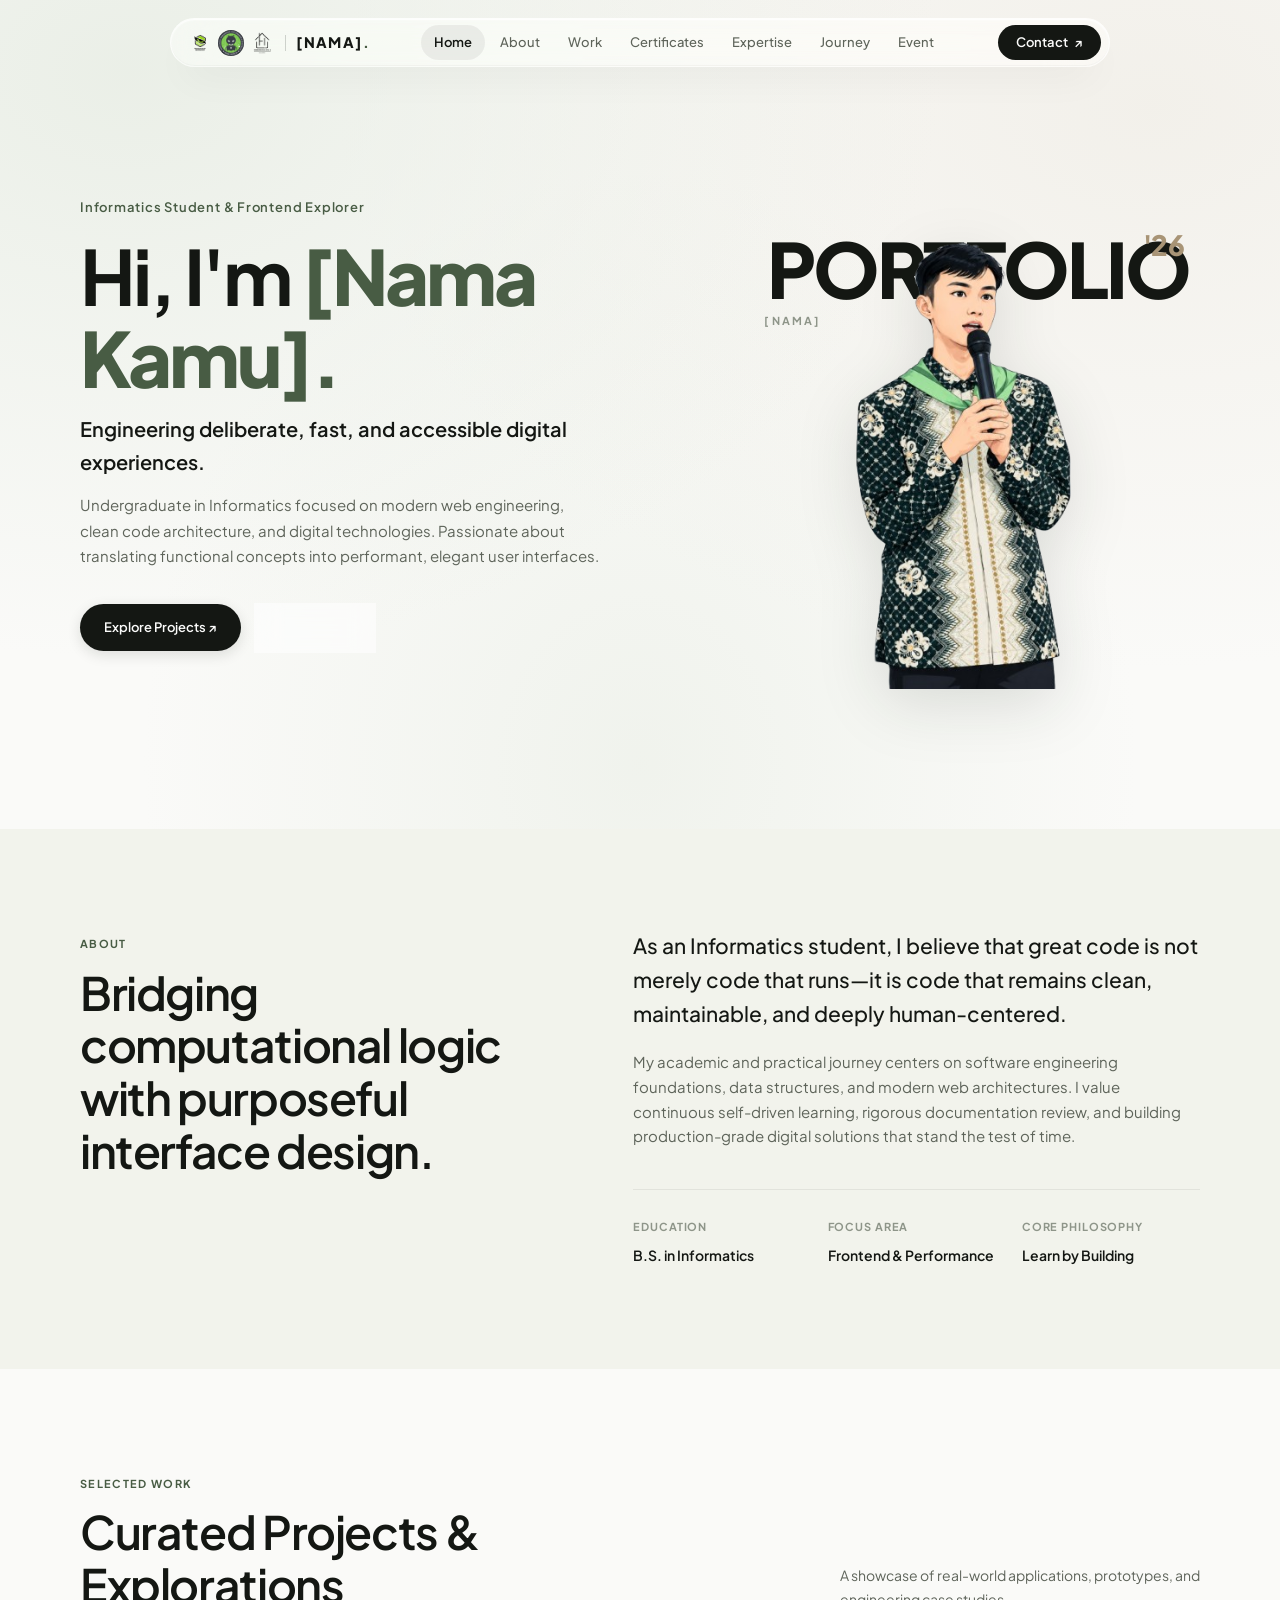
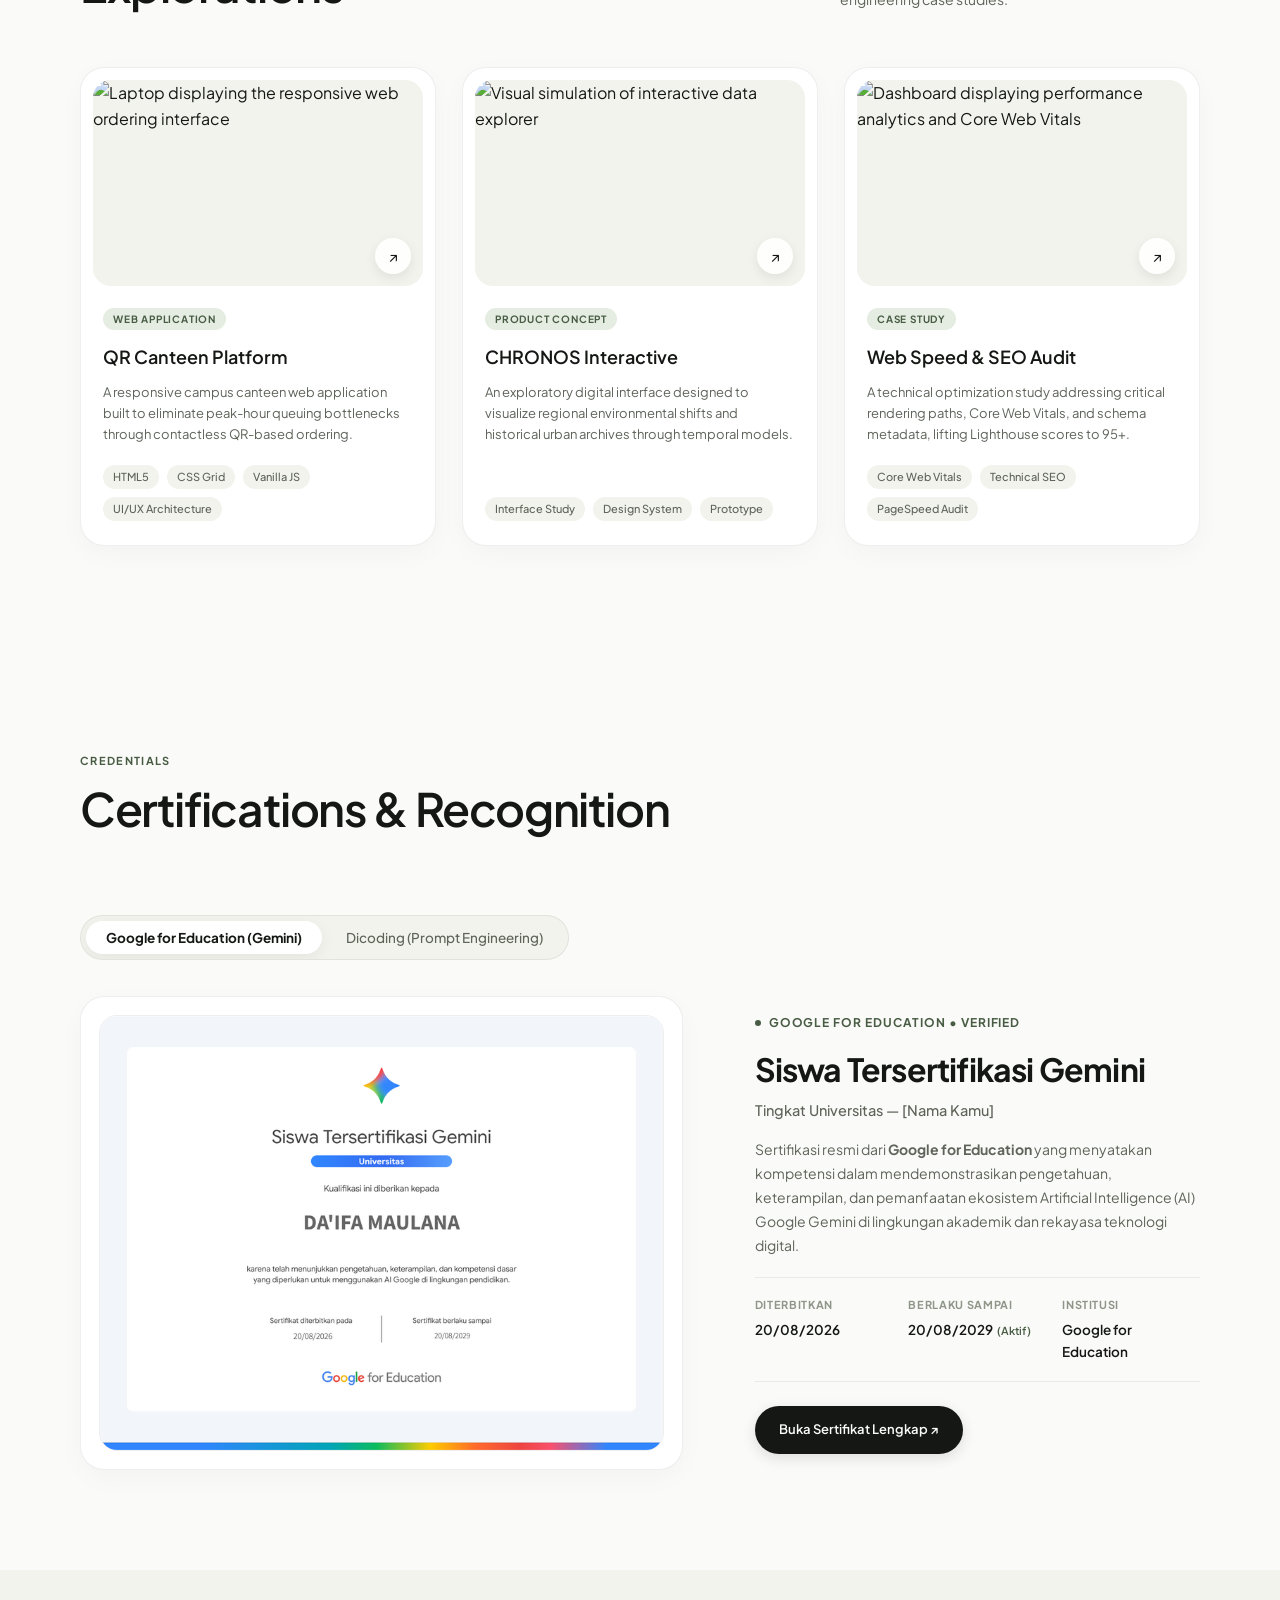
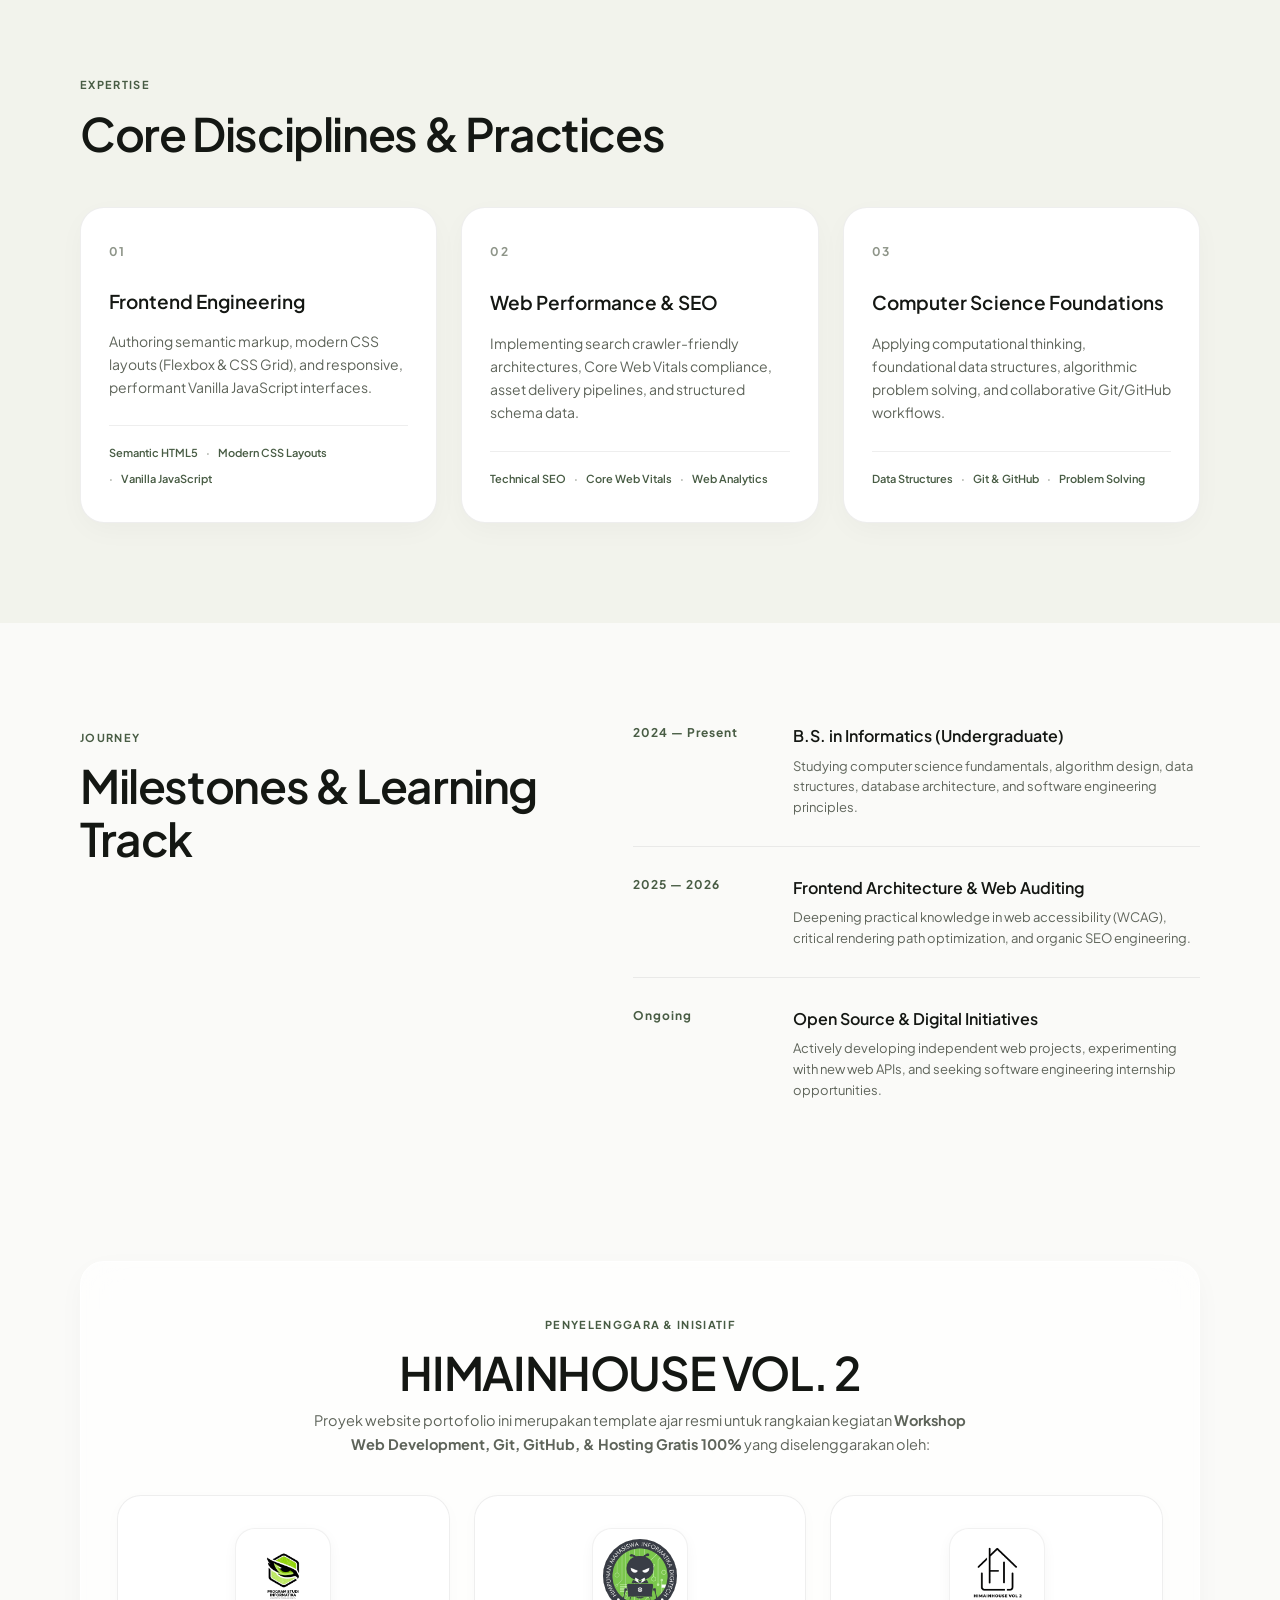
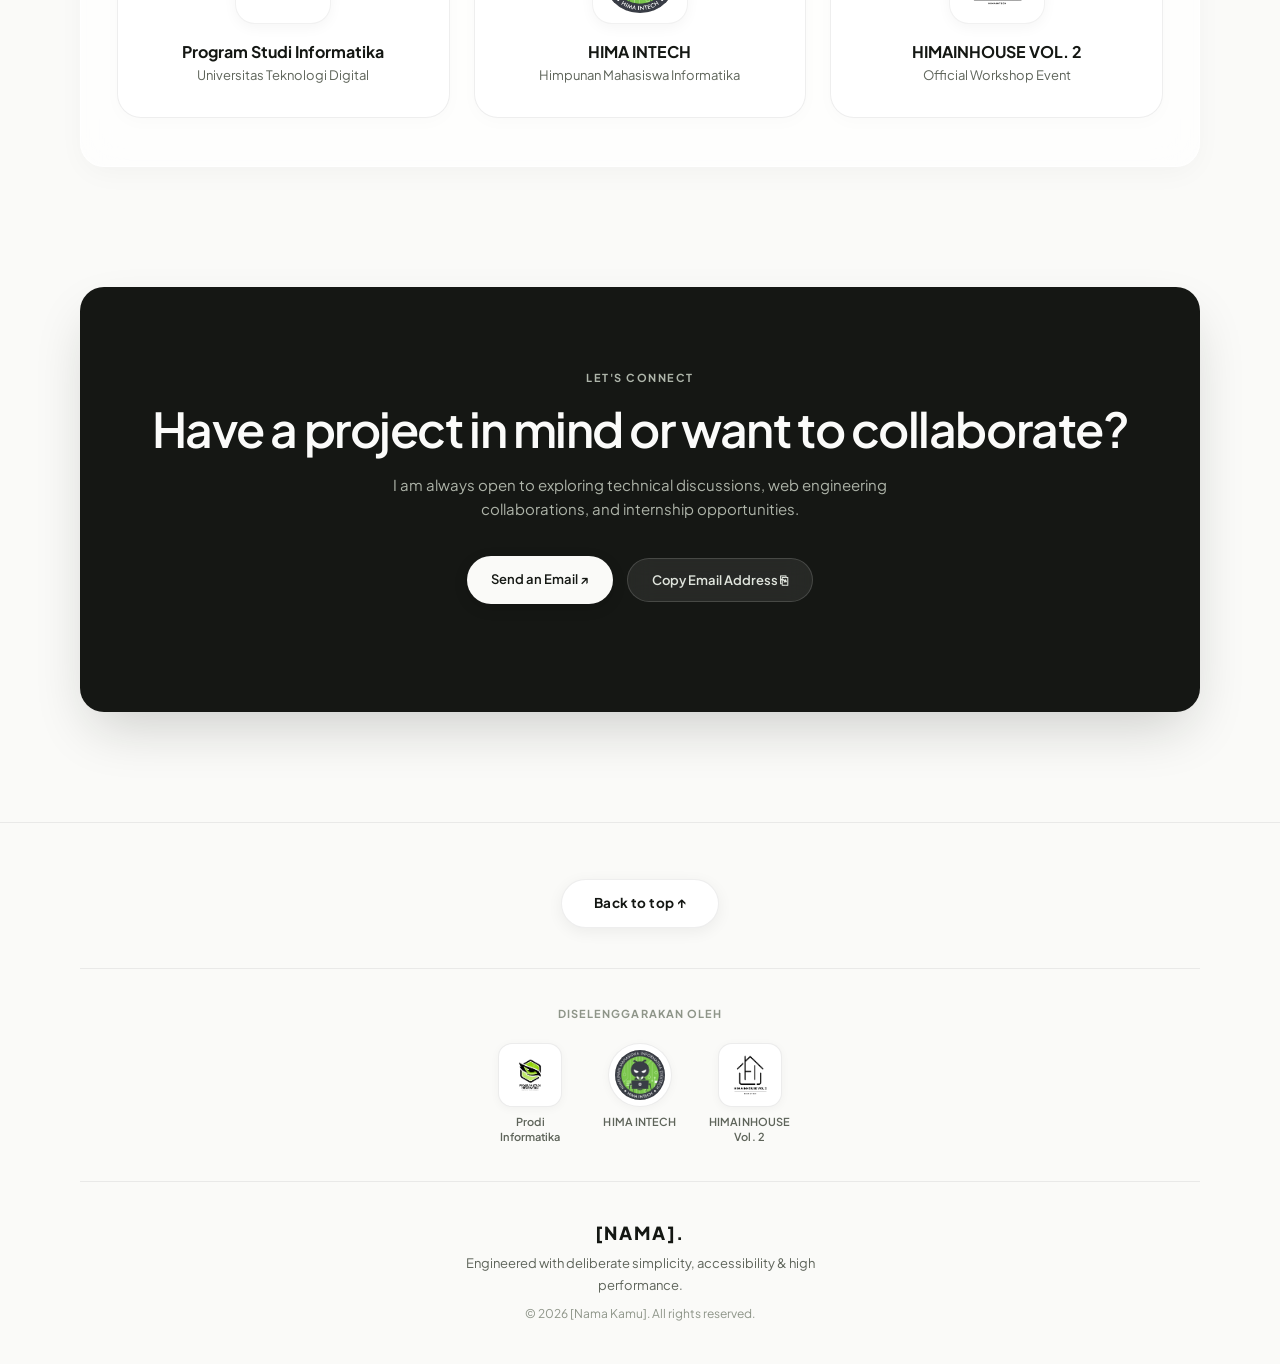
==== commit b36dd202: ":recycle: Replace Daifa-specific data with generic template placeholders for workshop participants" ====
--- a/index.html
+++ b/index.html
@@ -1,4 +1,4 @@
-<!DOCTYPE html>
+﻿<!DOCTYPE html>
 <html lang="en">
 <head>
   <!-- ====================================================================
@@ -9,18 +9,26 @@
        ==================================================================== -->
   <meta charset="UTF-8">
   <meta name="viewport" content="width=device-width, initial-scale=1.0">
-  <meta name="description" content="Portfolio of Daifa — Informatics Student & Frontend Developer. Focused on building deliberate, high-performance web applications with clean architecture.">
+  <meta name="description" content="Portfolio of [Nama Kamu] — Informatics Student & Frontend Developer. Focused on building deliberate, high-performance web applications with clean architecture.">
   <meta name="theme-color" content="#fafaf8">
-  <title>Daifa — Informatics Student &amp; Frontend Developer</title>
+  <title>[Nama Kamu] — Informatics Student &amp; Frontend Developer</title>
 
   <!-- Google Fonts: Plus Jakarta Sans (Tipografi Tunggal Konsisten) -->
   <link rel="preconnect" href="https://fonts.googleapis.com">
   <link rel="preconnect" href="https://fonts.gstatic.com" crossorigin>
   <link href="https://fonts.googleapis.com/css2?family=Plus+Jakarta+Sans:wght@400;500;600;700;800&display=swap" rel="stylesheet">
 
-  <!-- Hubungkan CSS Eksternal & Script JS dengan Cache Busting (?v=2.5) -->
+  <!-- Hubungkan CSS Terpusat (Modular via @import di style.css dengan Cache Busting) -->
   <link rel="stylesheet" href="assets/css/style.css?v=2.5">
-  <script src="assets/js/script.js?v=2.5" defer></script>
+
+  <!-- Hubungkan JavaScript Modular (Komponen terpisah di assets/js/modules/) -->
+  <script src="assets/js/modules/dock.js" defer></script>
+  <script src="assets/js/modules/scrollspy.js" defer></script>
+  <script src="assets/js/modules/reveal.js" defer></script>
+  <script src="assets/js/modules/clipboard.js" defer></script>
+  <script src="assets/js/modules/year.js" defer></script>
+  <script src="assets/js/modules/certificates.js" defer></script>
+  <script src="assets/js/script.js" defer></script>
 </head>
 <body>
 
@@ -48,17 +56,17 @@
           Terdiri dari:
           1. 3 logo dalam baris rapat (dock-brand-logos)
           2. Garis pemisah tipis (dock-brand-sep)
-          3. Teks "DAIFA." sebagai nama brand
+          3. Teks "[NAMA]." sebagai nama brand — 🔧 GANTI dengan singkatan namamu
           aria-label: teks alternatif untuk screen reader
         -->
-        <a class="dock-brand" href="#home" aria-label="Daifa - HIMAINHOUSE Portfolio">
+        <a class="dock-brand" href="#home" aria-label="[Nama Kamu] - HIMAINHOUSE Portfolio">
           <div class="dock-brand-logos">
             <img src="assets/images/logos/logo-prodi-informatika.png" alt="Prodi Informatika" width="28" height="28" title="Program Studi Informatika Universitas Teknologi Digital">
             <img src="assets/images/logos/logo-hima-intech.jpg"       alt="HIMA INTECH"       width="28" height="28" class="dock-logo-round" title="HIMA INTECH Digitech">
             <img src="assets/images/logos/logo-himainhouse.png"       alt="HIMAINHOUSE VOL 2" width="28" height="28" title="HIMAINHOUSE VOL. 2">
           </div>
           <span class="dock-brand-sep" aria-hidden="true"></span>
-          <span class="dock-brand-text">DAIFA<span>.</span></span>
+          <span class="dock-brand-text">[NAMA]<span>.</span></span>
         </a>
 
         <!--
@@ -121,7 +129,7 @@
         <div class="hero-intro reveal">
           <p class="hero-kicker">Informatics Student &amp; Frontend Explorer</p>
           <h1 class="hero-title">
-            Hi, I'm <em>Daifa.</em>
+            Hi, I'm <em>[Nama Kamu].</em>
           </h1>
           <p class="hero-role">Engineering deliberate, fast, and accessible digital experiences.</p>
           <p class="hero-summary">
@@ -138,10 +146,10 @@
           <div class="hero-backdrop-typography" aria-hidden="true">
             <span class="backdrop-main">PORTFOLIO</span>
             <span class="backdrop-badge">'26</span>
-            <span class="backdrop-sub">DAIFA</span>
-          </div>
-          <img class="hero-avatar-img" src="assets/images/daifa.png"
-               alt="Illustration of Daifa wearing a sage green batik shirt"
+            <span class="backdrop-sub">[NAMA]</span>
+          </div>
+          <img class="hero-avatar-img" src="assets/images/avatar.png"
+               alt="Foto profil [Nama Kamu]"
                width="700" height="950" fetchpriority="high">
         </figure> 
       </div>
@@ -267,6 +275,9 @@
 
     <!-- ------------------------------------------------------------------
          SECTION: CERTIFICATES & CREDENTIALS
+         Komponen: components/certificates.html
+         CSS: assets/css/sections/certificates.css
+         JS: assets/js/modules/certificates.js
          Panduan Pemateri:
          Menampilkan kredensial resmi & sertifikasi teknologi berstandar industri.
          Format Tab Switcher Interaktif: dokumen sertifikat tampil besar & jelas
@@ -299,11 +310,11 @@
             <div class="certificate-layout">
               <!-- Kolom Kiri: Dokumen Sertifikat -->
               <div class="cert-preview-card">
-                <a class="cert-preview-link" href="assets/images/certificates/sertifikat-gemini-daifa.png"
+                <a class="cert-preview-link" href="assets/images/certificates/sertifikat-google-gemini.png"
                    target="_blank" rel="noopener noreferrer" title="Klik untuk membuka sertifikat Google Gemini ukuran penuh">
                   <img class="cert-preview-img"
-                       src="assets/images/certificates/sertifikat-gemini-daifa.png"
-                       alt="Sertifikat Google for Education — Siswa Tersertifikasi Gemini — Da'ifa Maulana"
+                       src="assets/images/certificates/sertifikat-google-gemini.png"
+                       alt="Sertifikat Google for Education — Siswa Tersertifikasi Gemini — [Nama Kamu]"
                        loading="lazy" width="800" height="566">
                 </a>
               </div>
@@ -313,7 +324,7 @@
                 <span class="cert-kicker">Google for Education &bull; Verified</span>
 
                 <h3 class="cert-title">Siswa Tersertifikasi Gemini</h3>
-                <p class="cert-sub">Tingkat Universitas &mdash; Da'ifa Maulana</p>
+                <p class="cert-sub">Tingkat Universitas &mdash; [Nama Kamu]</p>
 
                 <p class="cert-desc">
                   Sertifikasi resmi dari <strong>Google for Education</strong> yang menyatakan kompetensi dalam mendemonstrasikan pengetahuan, keterampilan, dan pemanfaatan ekosistem Artificial Intelligence (AI) Google Gemini di lingkungan akademik dan rekayasa teknologi digital.
@@ -337,7 +348,7 @@
 
                 <!-- Tombol Aksi -->
                 <div class="cert-action-row">
-                  <a class="btn btn-solid" href="assets/images/certificates/sertifikat-gemini-daifa.png"
+                  <a class="btn btn-solid" href="assets/images/certificates/sertifikat-google-gemini.png"
                      target="_blank" rel="noopener noreferrer">
                     Buka Sertifikat Lengkap ↗
                   </a>
@@ -355,7 +366,7 @@
                    target="_blank" rel="noopener noreferrer" title="Klik untuk membuka sertifikat Dicoding ukuran penuh">
                   <img class="cert-preview-img"
                        src="assets/images/certificates/sertifikat-dicoding-prompt-engineering.jpg"
-                       alt="Sertifikat Dicoding — Prompt Engineering untuk Software Developer — Da'ifa Maulana"
+                       alt="Sertifikat Dicoding — Prompt Engineering untuk Software Developer — [Nama Kamu]"
                        loading="lazy" width="1200" height="848">
                 </a>
               </div>
@@ -365,7 +376,7 @@
                 <span class="cert-kicker">Google Developers Partner &bull; Dicoding Verified</span>
 
                 <h3 class="cert-title">Prompt Engineering untuk Software Developer</h3>
-                <p class="cert-sub">Sertifikat Kompetensi Kelulusan &mdash; Da'ifa Maulana</p>
+                <p class="cert-sub">Sertifikat Kompetensi Kelulusan &mdash; [Nama Kamu]</p>
 
                 <p class="cert-desc">
                   Sertifikasi kompetensi resmi dari <strong>Dicoding</strong> (<em>Google Developers Authorized Training Partner</em>). Menyatakan penguasaan teknik perancangan prompt AI adaptif, pola-pola prompt terstruktur, pemanfaatan LLM untuk optimasi alur kerja software development, serta evaluasi limitasi dan etika AI.
@@ -574,7 +585,7 @@
 
           <div class="contact-button-row">
             <!-- Ganti hello@example.com dengan alamat email aktifmu -->
-            <a class="btn btn-contact-primary" href="mailto:hello@example.com?subject=Hello%20Daifa">
+            <a class="btn btn-contact-primary" href="mailto:hello@example.com?subject=Halo%2C%20[Nama%20Kamu]">
               Send an Email ↗
             </a>
             <button class="btn btn-contact-glass" id="btn-copy-email" type="button" data-email="hello@example.com">
@@ -633,9 +644,9 @@
 
       <!-- Bottom Row: Brand + Copyright -->
       <div class="footer-bottom-row">
-        <span class="footer-brand">DAIFA.</span>
+        <span class="footer-brand">[NAMA].</span>
         <p class="footer-tagline">Engineered with deliberate simplicity, accessibility &amp; high performance.</p>
-        <p class="footer-copy">© <span id="current-year">2026</span> Daifa. All rights reserved.</p>
+        <p class="footer-copy">© <span id="current-year">2026</span> [Nama Kamu]. All rights reserved.</p>
       </div>
 
     </div>
@@ -643,3 +654,4 @@
 
 </body>
 </html>
+
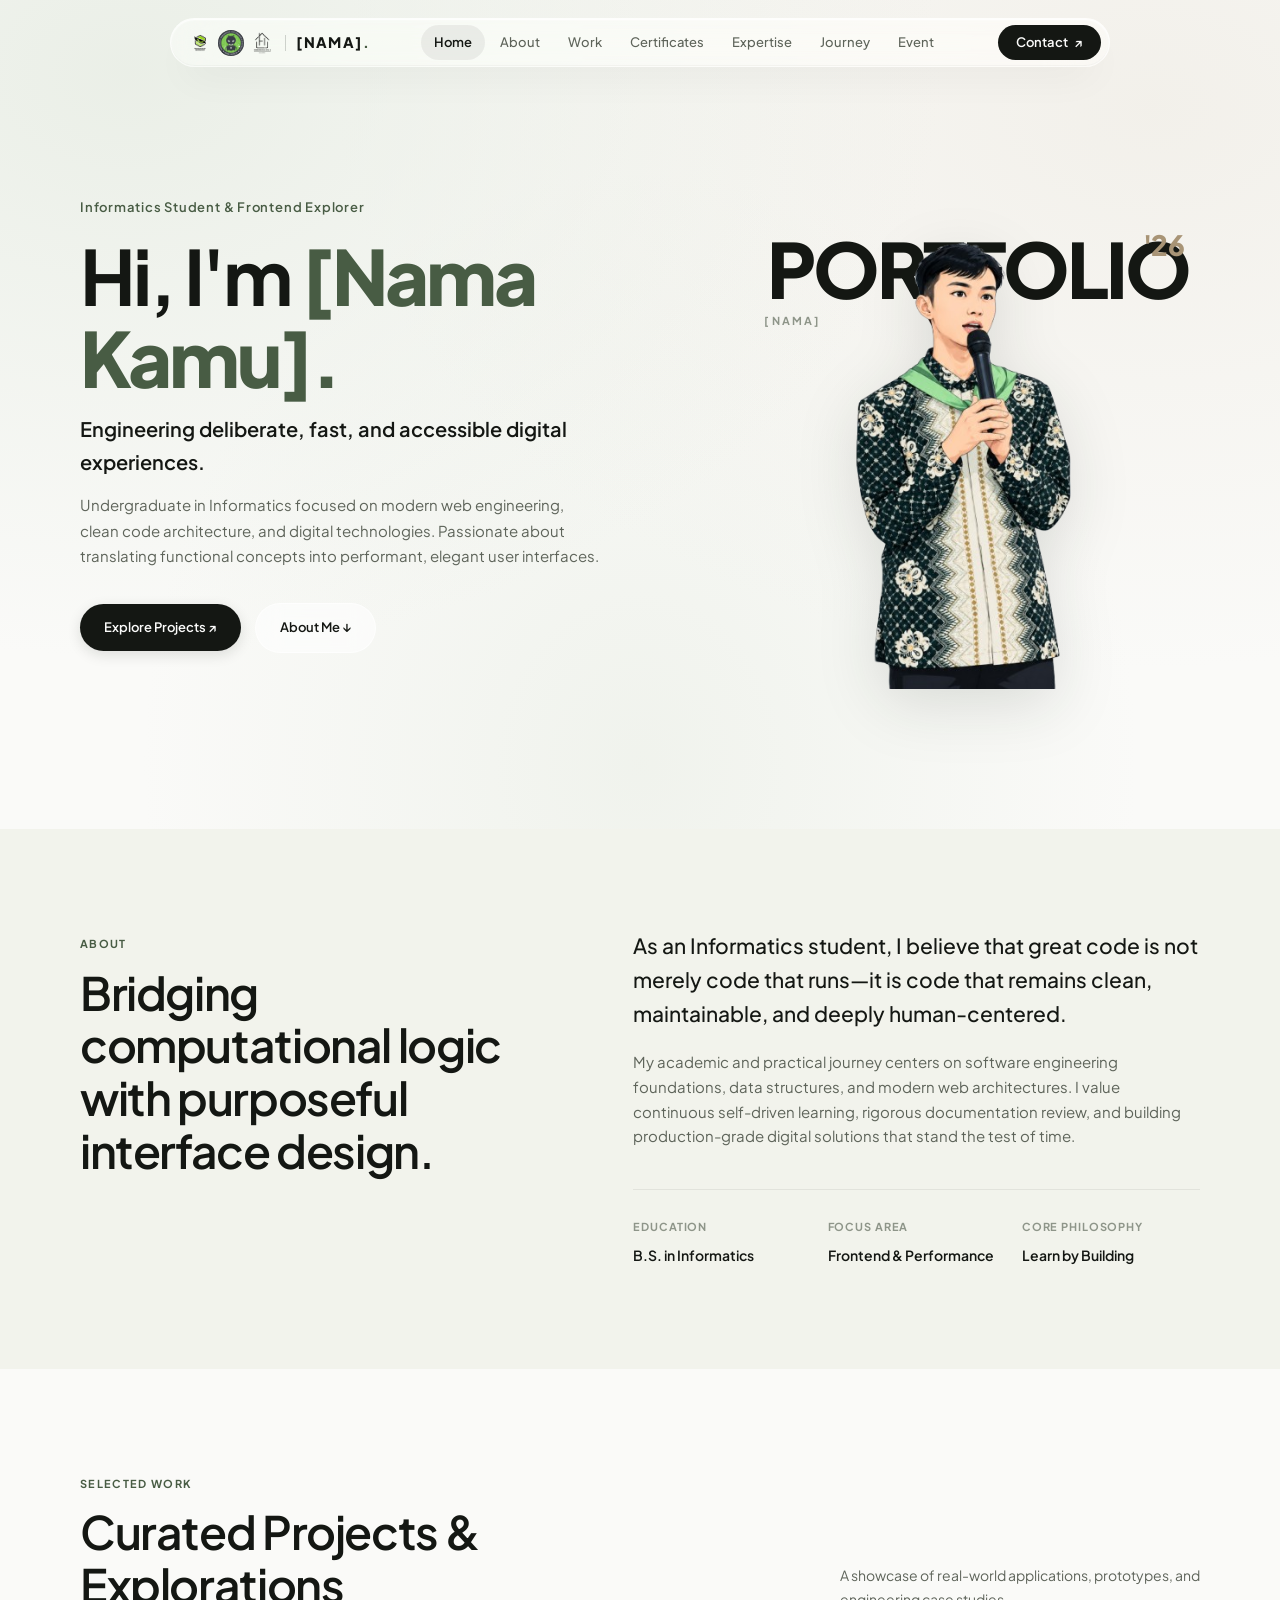
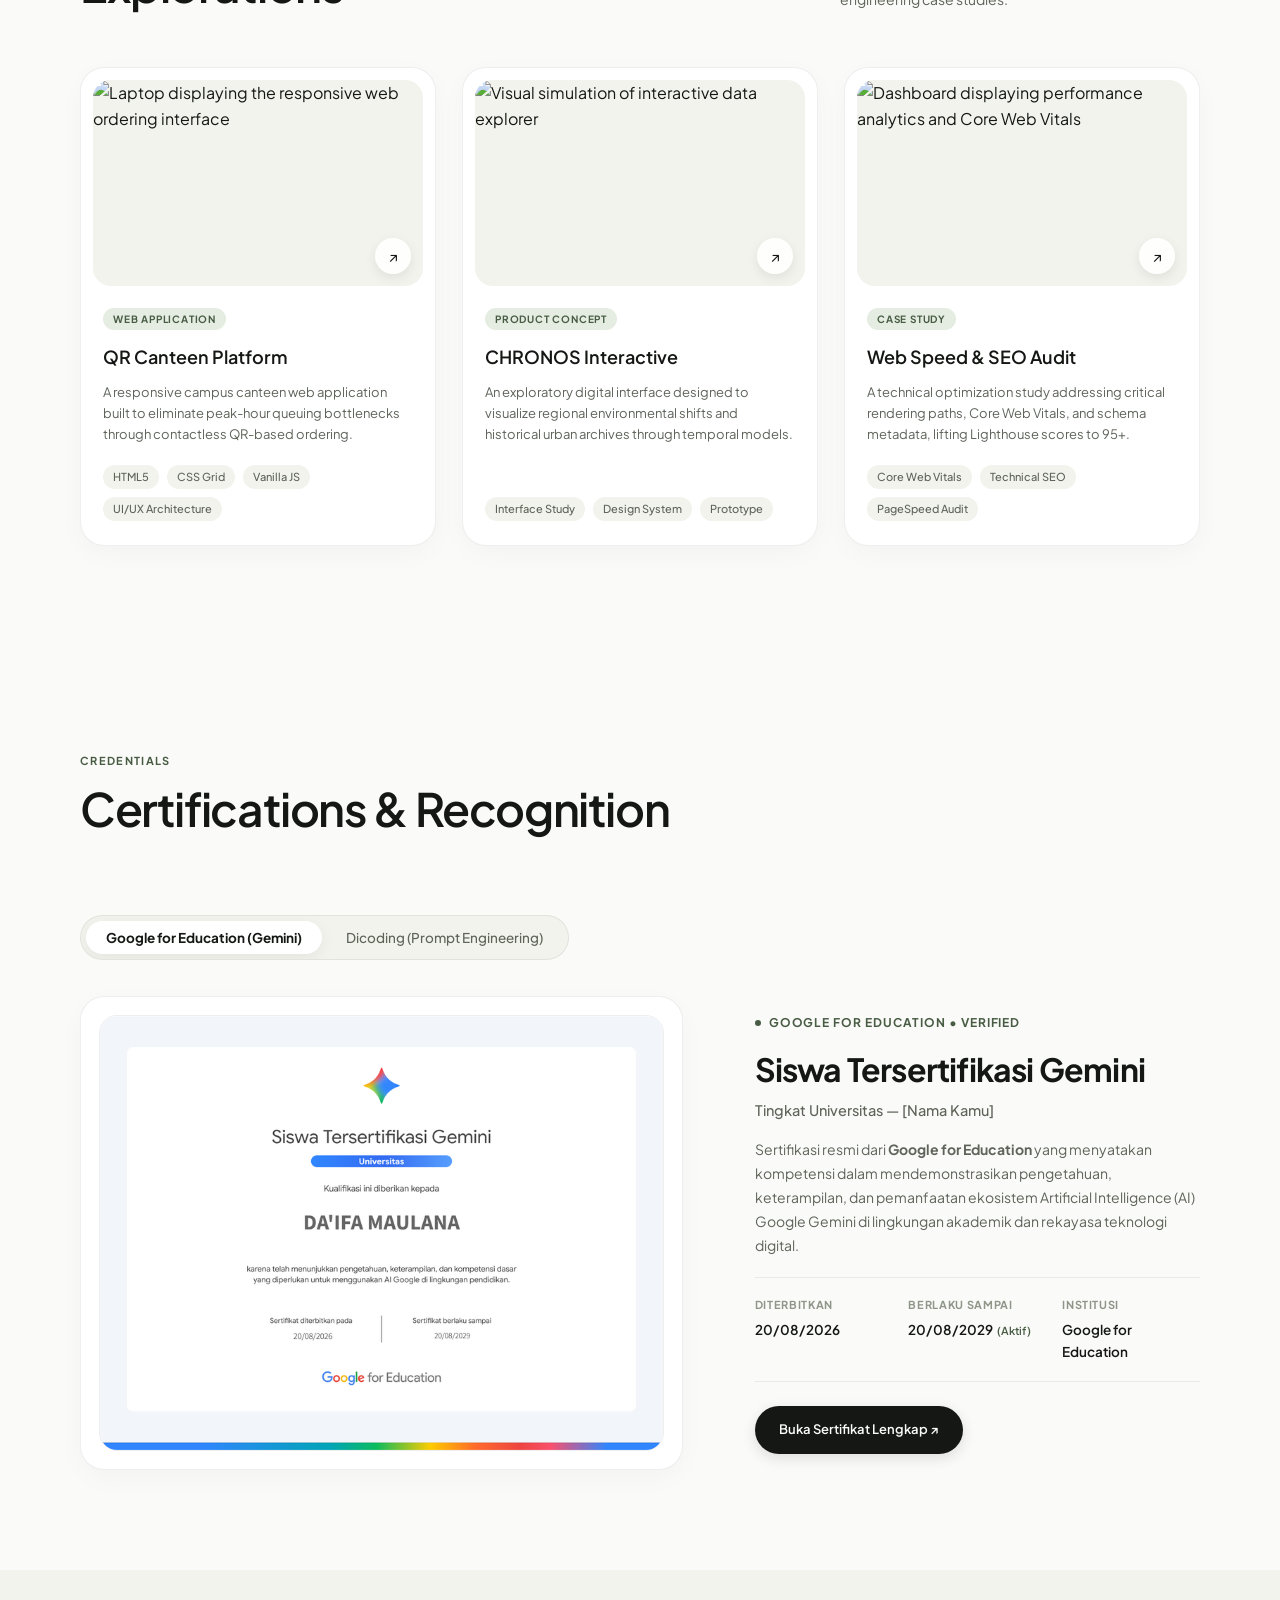
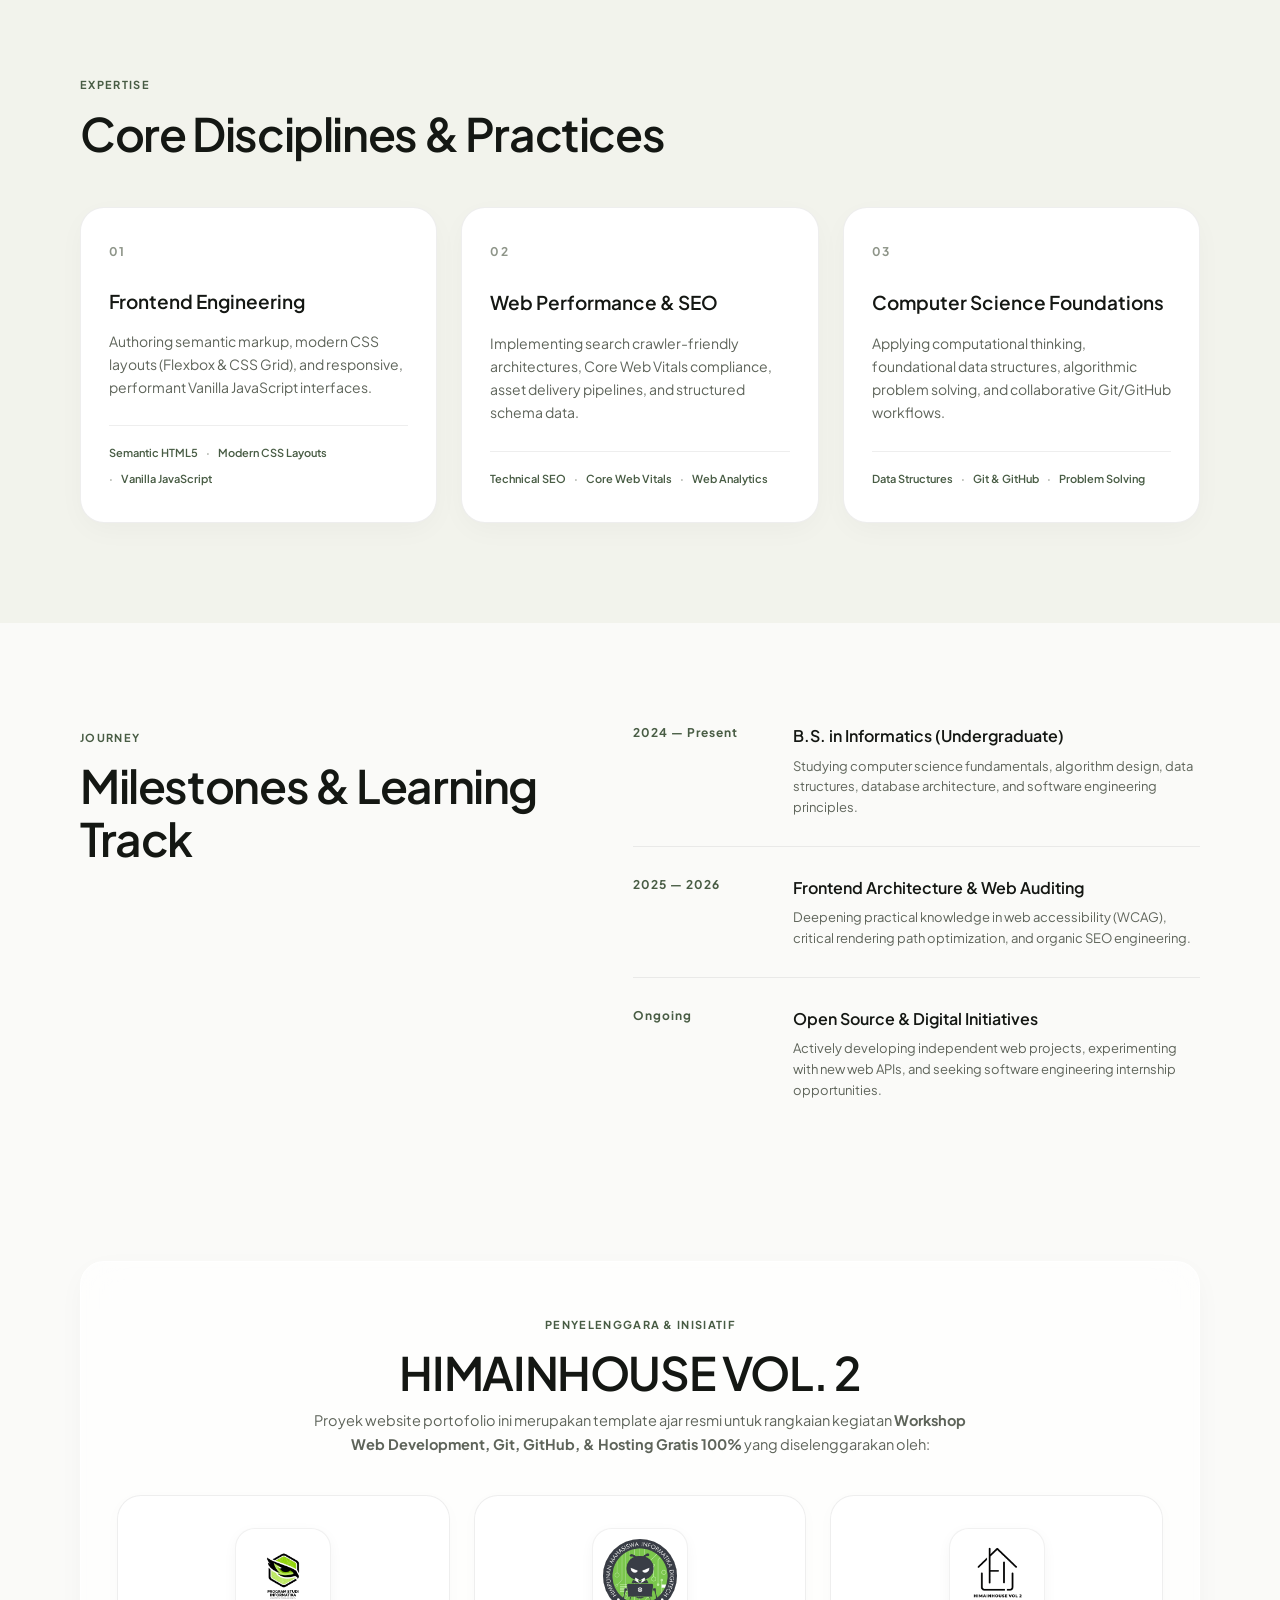
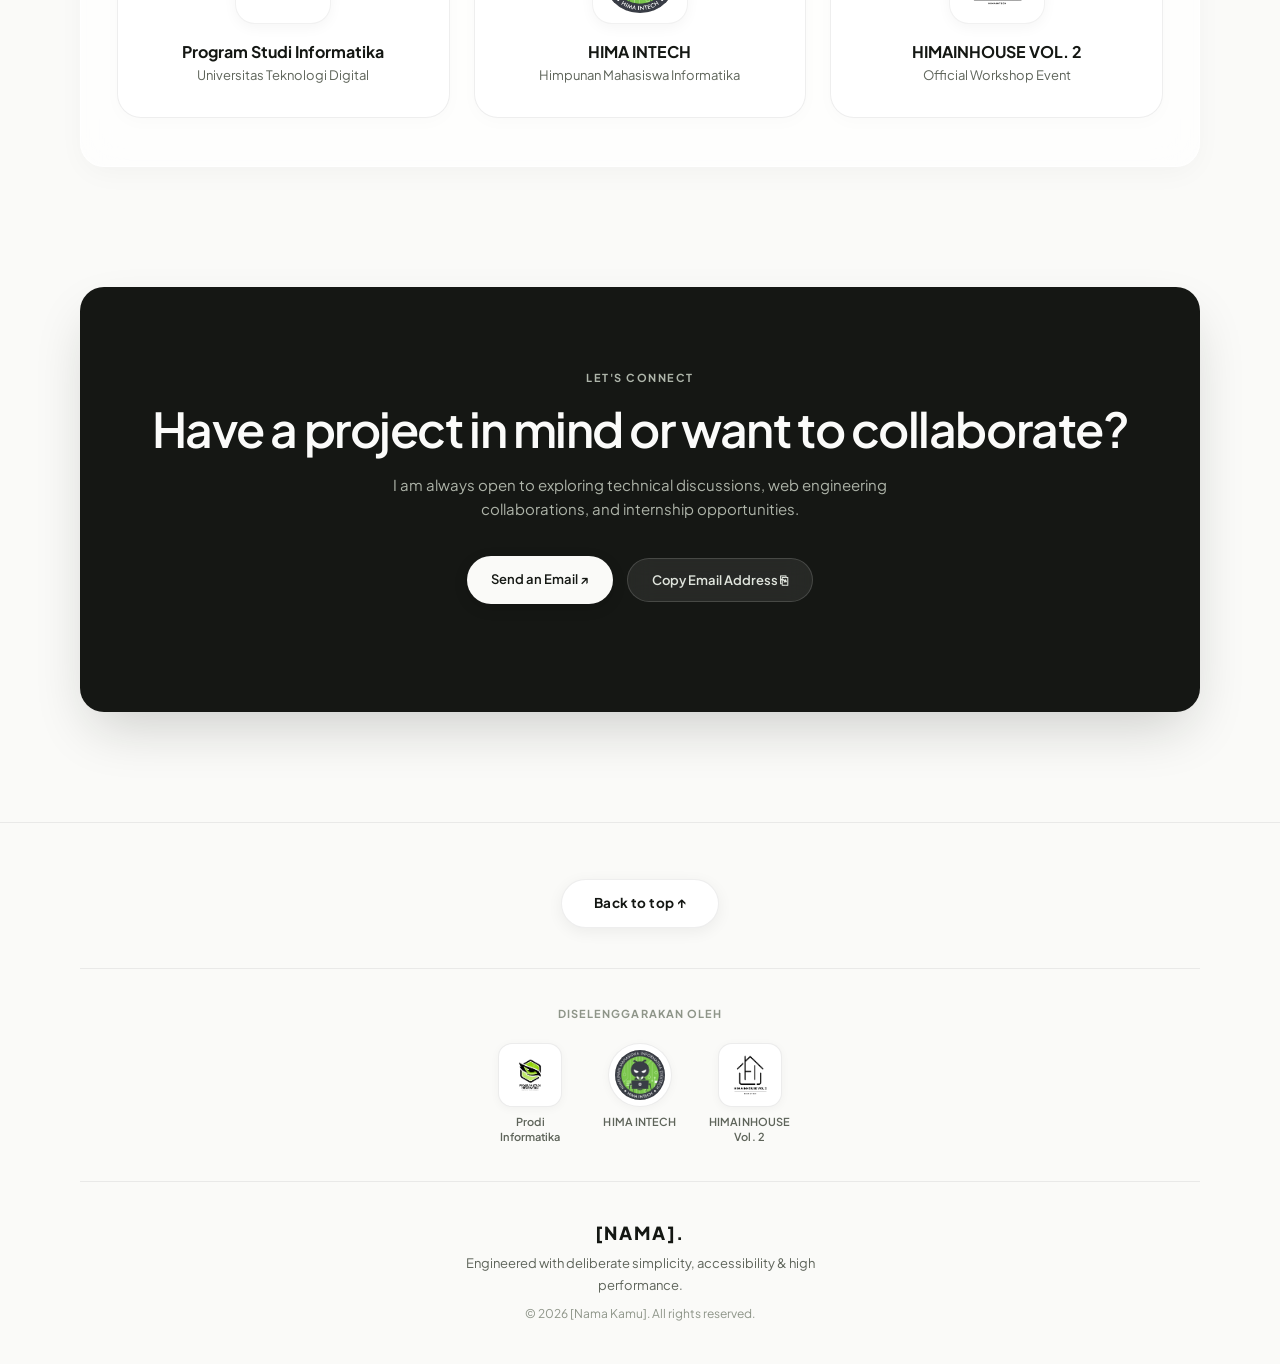
==== commit 5802a517: ":recycle: Replace Daifa-specific data with generic template placeholders for workshop participants" ====
--- a/index.html
+++ b/index.html
@@ -18,17 +18,9 @@
   <link rel="preconnect" href="https://fonts.gstatic.com" crossorigin>
   <link href="https://fonts.googleapis.com/css2?family=Plus+Jakarta+Sans:wght@400;500;600;700;800&display=swap" rel="stylesheet">
 
-  <!-- Hubungkan CSS Terpusat (Modular via @import di style.css dengan Cache Busting) -->
+  <!-- Hubungkan CSS Eksternal & Script JS dengan Cache Busting (?v=2.5) -->
   <link rel="stylesheet" href="assets/css/style.css?v=2.5">
-
-  <!-- Hubungkan JavaScript Modular (Komponen terpisah di assets/js/modules/) -->
-  <script src="assets/js/modules/dock.js" defer></script>
-  <script src="assets/js/modules/scrollspy.js" defer></script>
-  <script src="assets/js/modules/reveal.js" defer></script>
-  <script src="assets/js/modules/clipboard.js" defer></script>
-  <script src="assets/js/modules/year.js" defer></script>
-  <script src="assets/js/modules/certificates.js" defer></script>
-  <script src="assets/js/script.js" defer></script>
+  <script src="assets/js/script.js?v=2.5" defer></script>
 </head>
 <body>
 
@@ -56,7 +48,7 @@
           Terdiri dari:
           1. 3 logo dalam baris rapat (dock-brand-logos)
           2. Garis pemisah tipis (dock-brand-sep)
-          3. Teks "[NAMA]." sebagai nama brand — 🔧 GANTI dengan singkatan namamu
+          3. Teks "DAIFA." sebagai nama brand
           aria-label: teks alternatif untuk screen reader
         -->
         <a class="dock-brand" href="#home" aria-label="[Nama Kamu] - HIMAINHOUSE Portfolio">
@@ -275,9 +267,6 @@
 
     <!-- ------------------------------------------------------------------
          SECTION: CERTIFICATES & CREDENTIALS
-         Komponen: components/certificates.html
-         CSS: assets/css/sections/certificates.css
-         JS: assets/js/modules/certificates.js
          Panduan Pemateri:
          Menampilkan kredensial resmi & sertifikasi teknologi berstandar industri.
          Format Tab Switcher Interaktif: dokumen sertifikat tampil besar & jelas
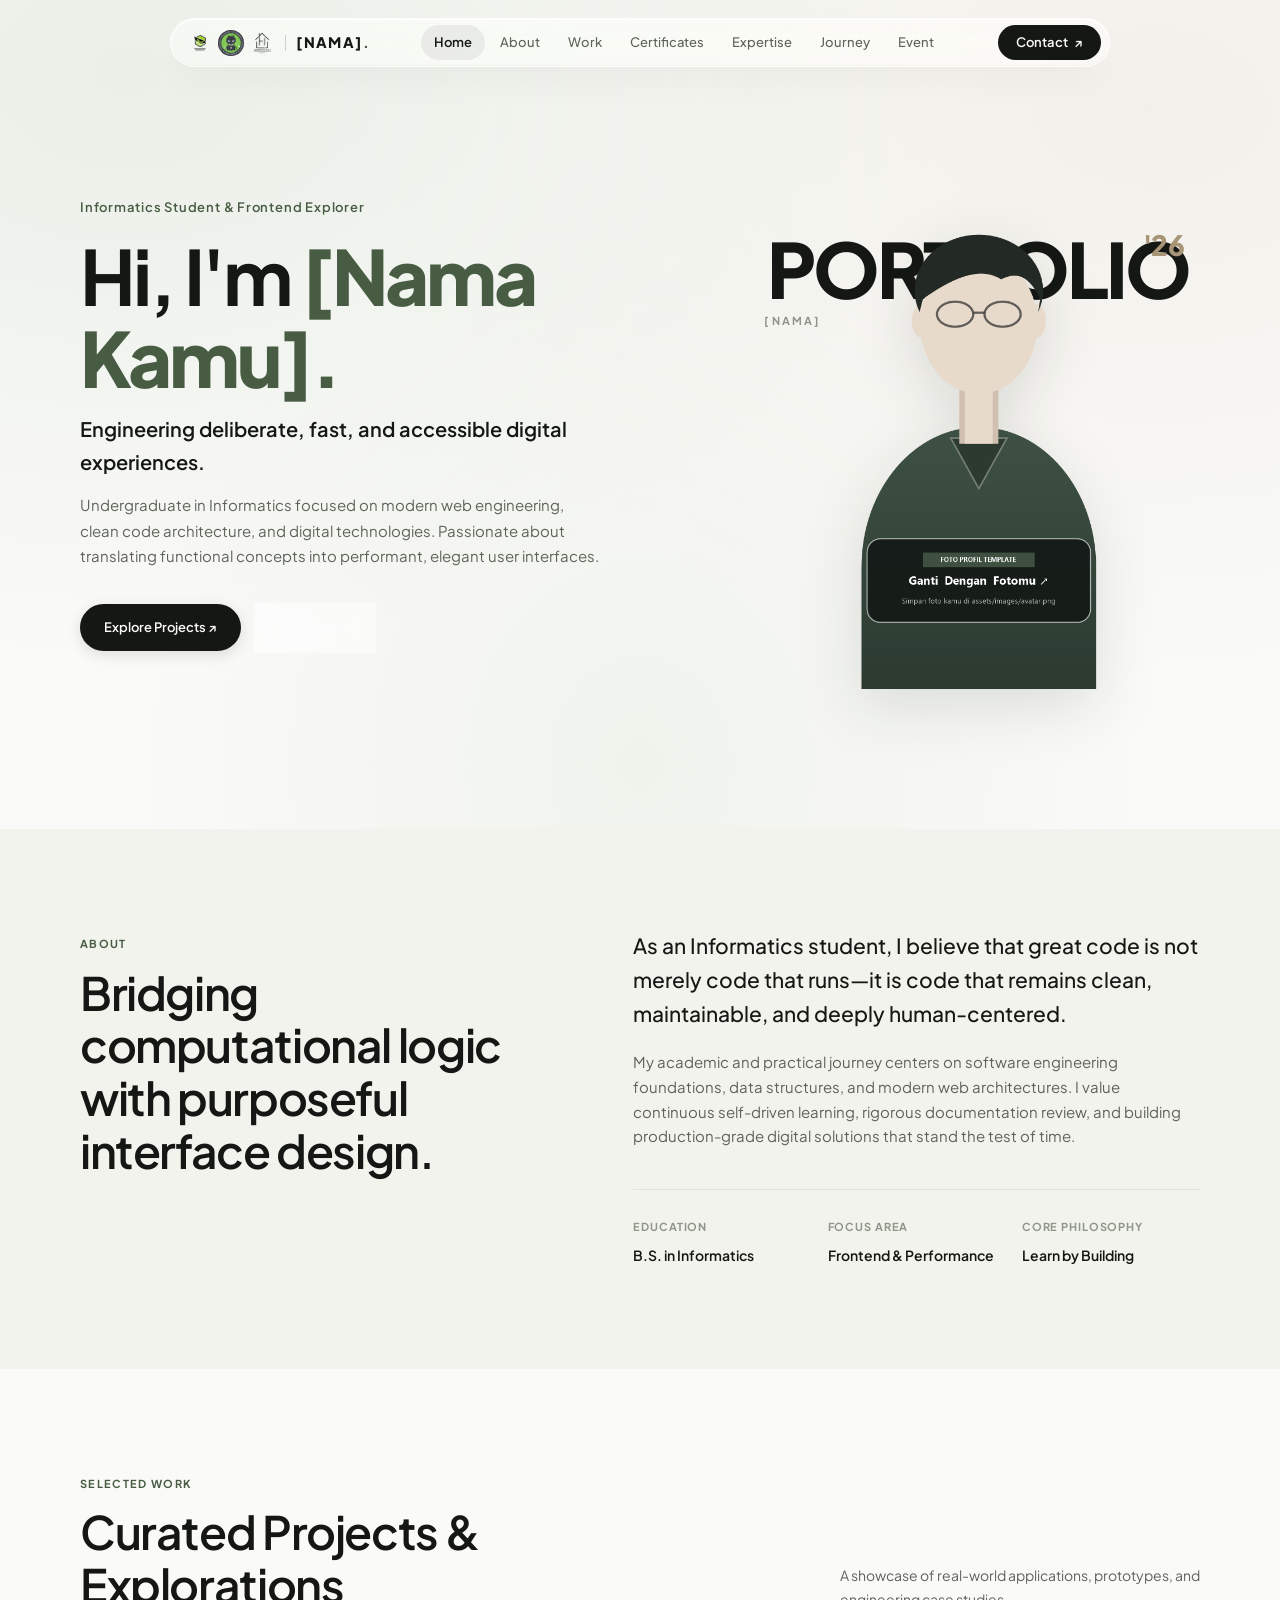
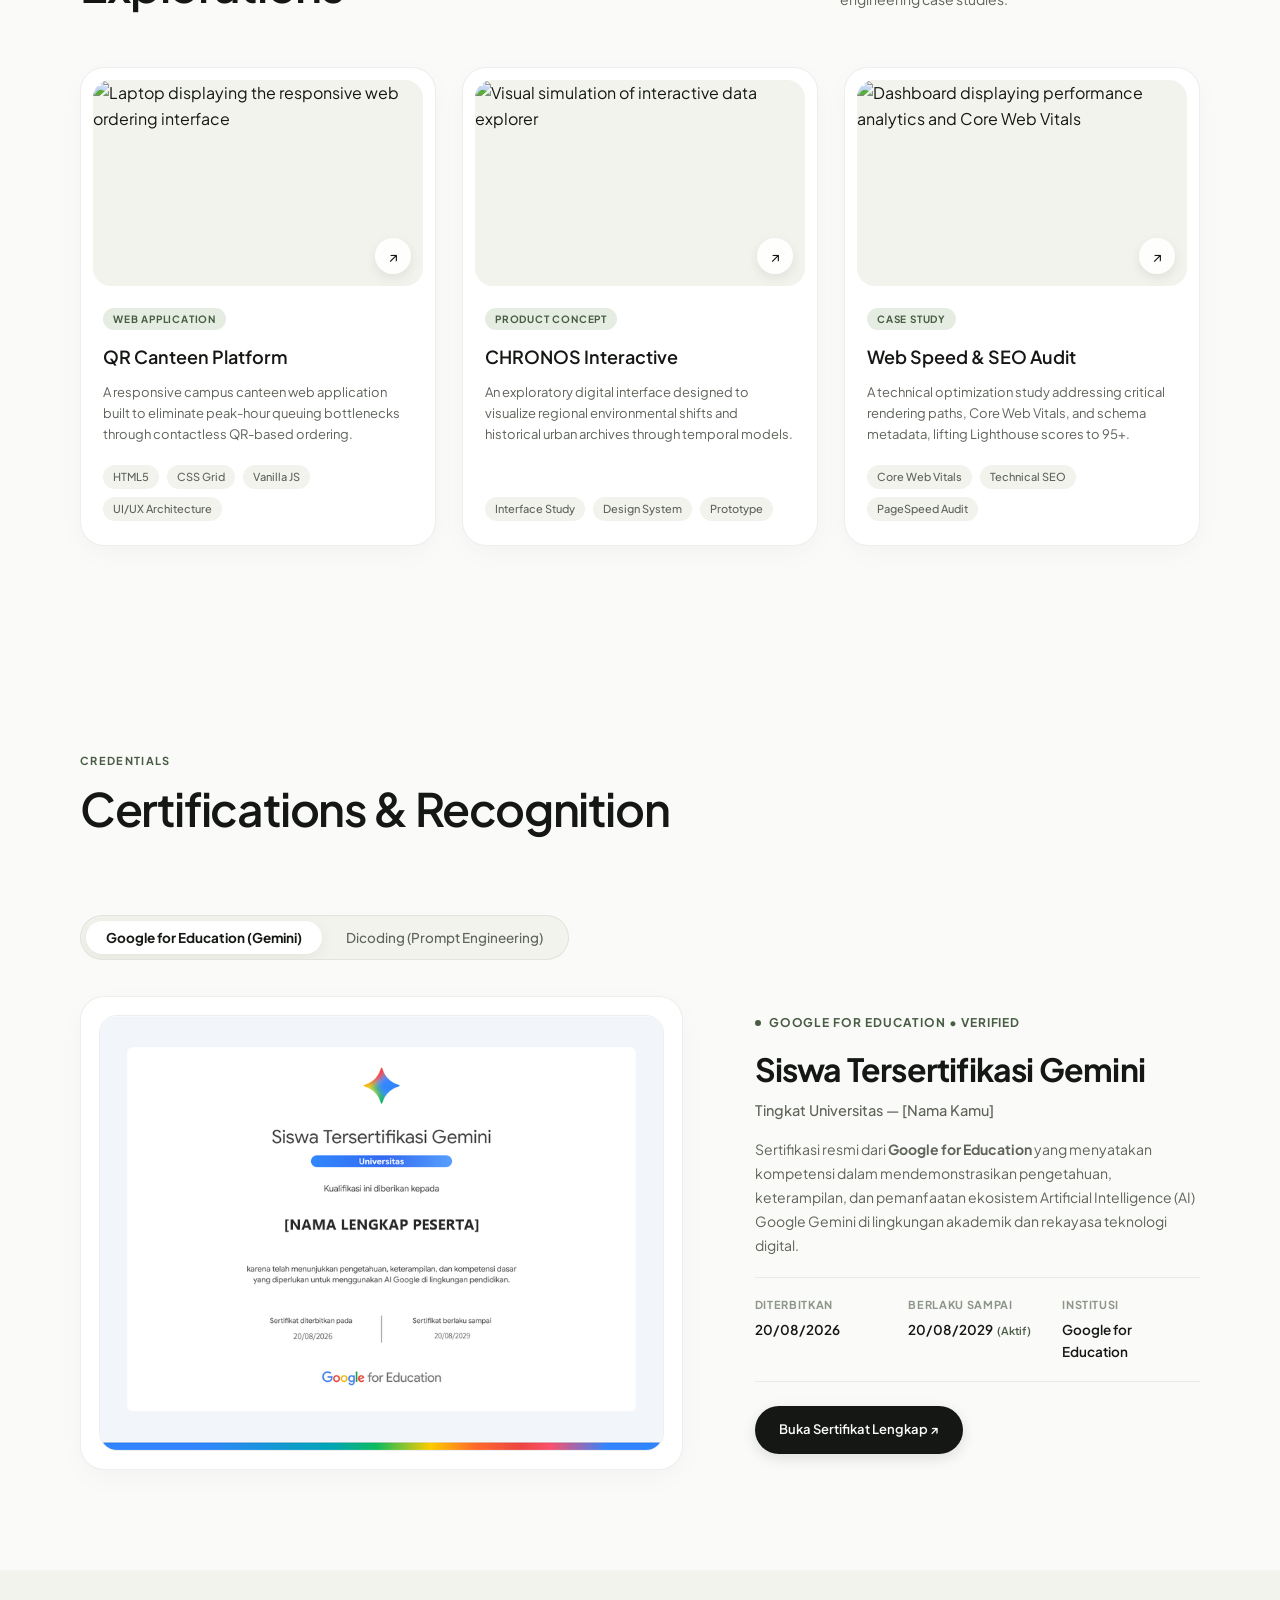
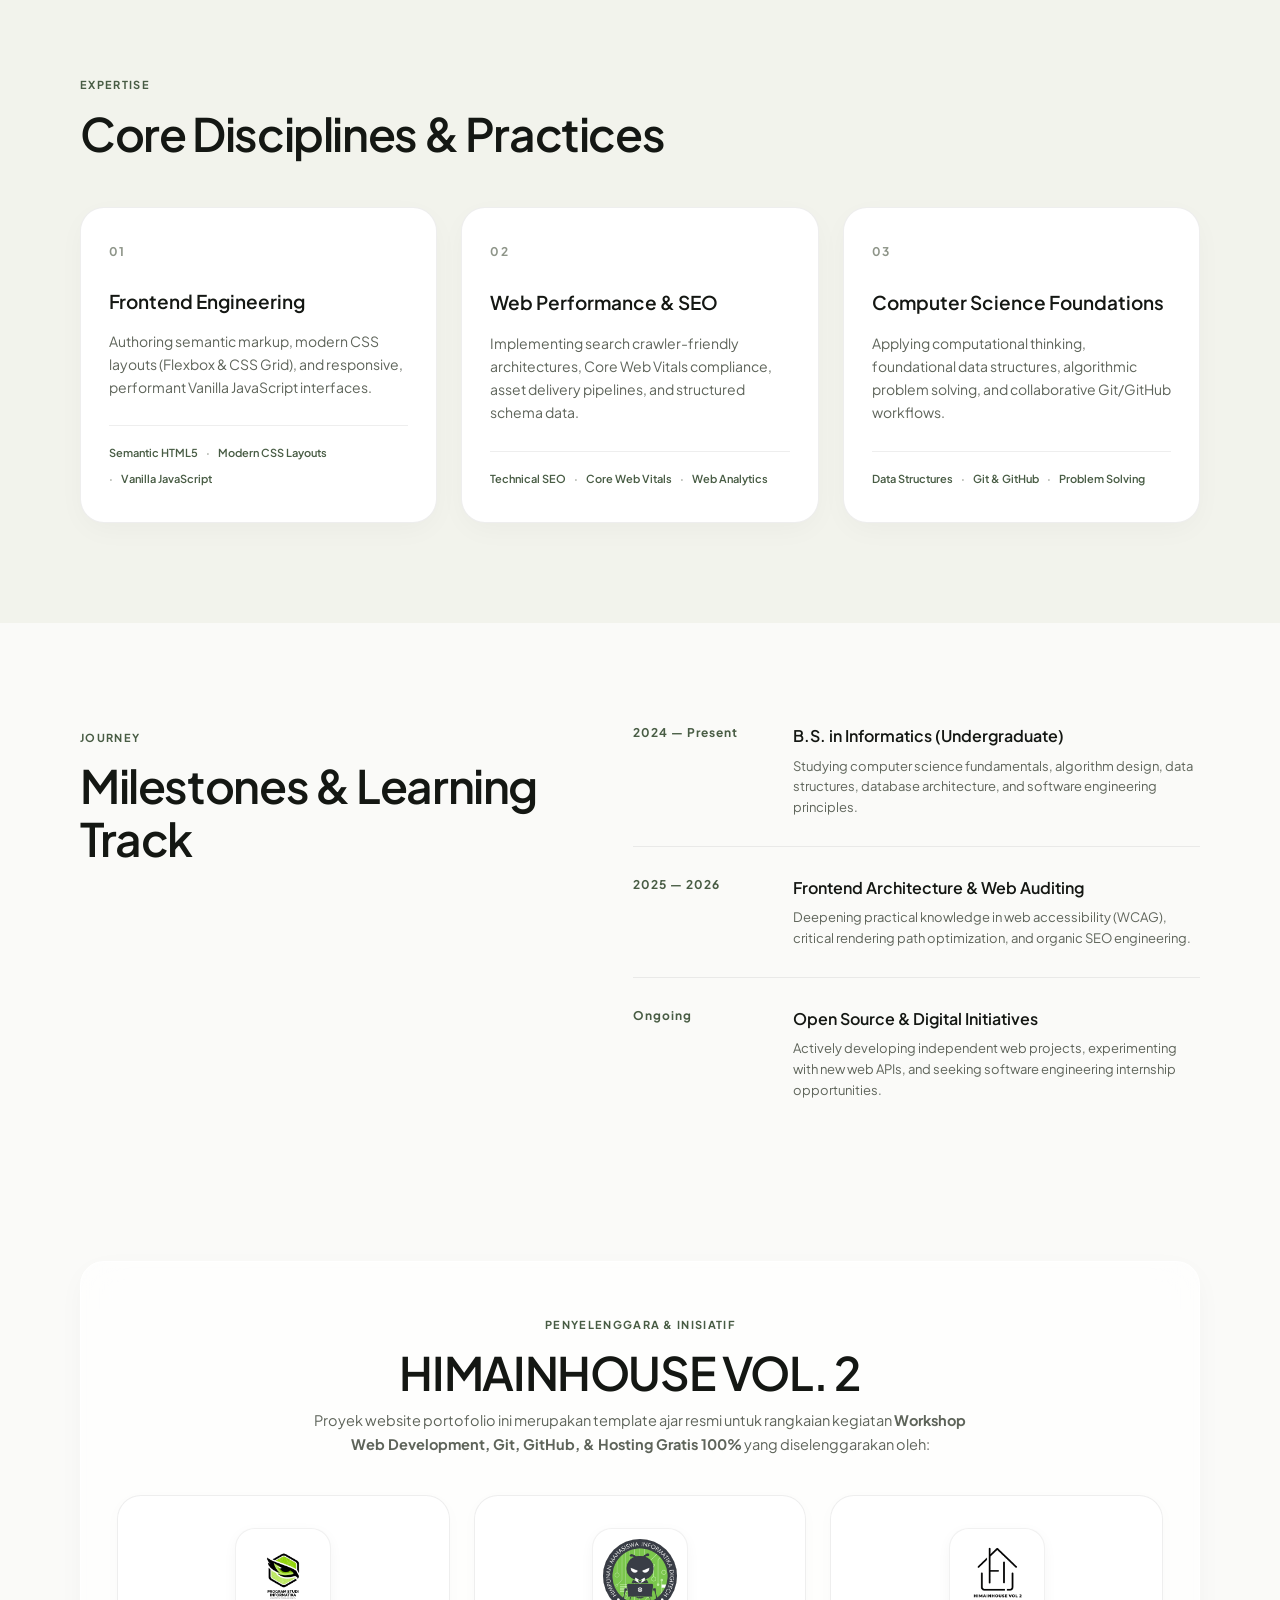
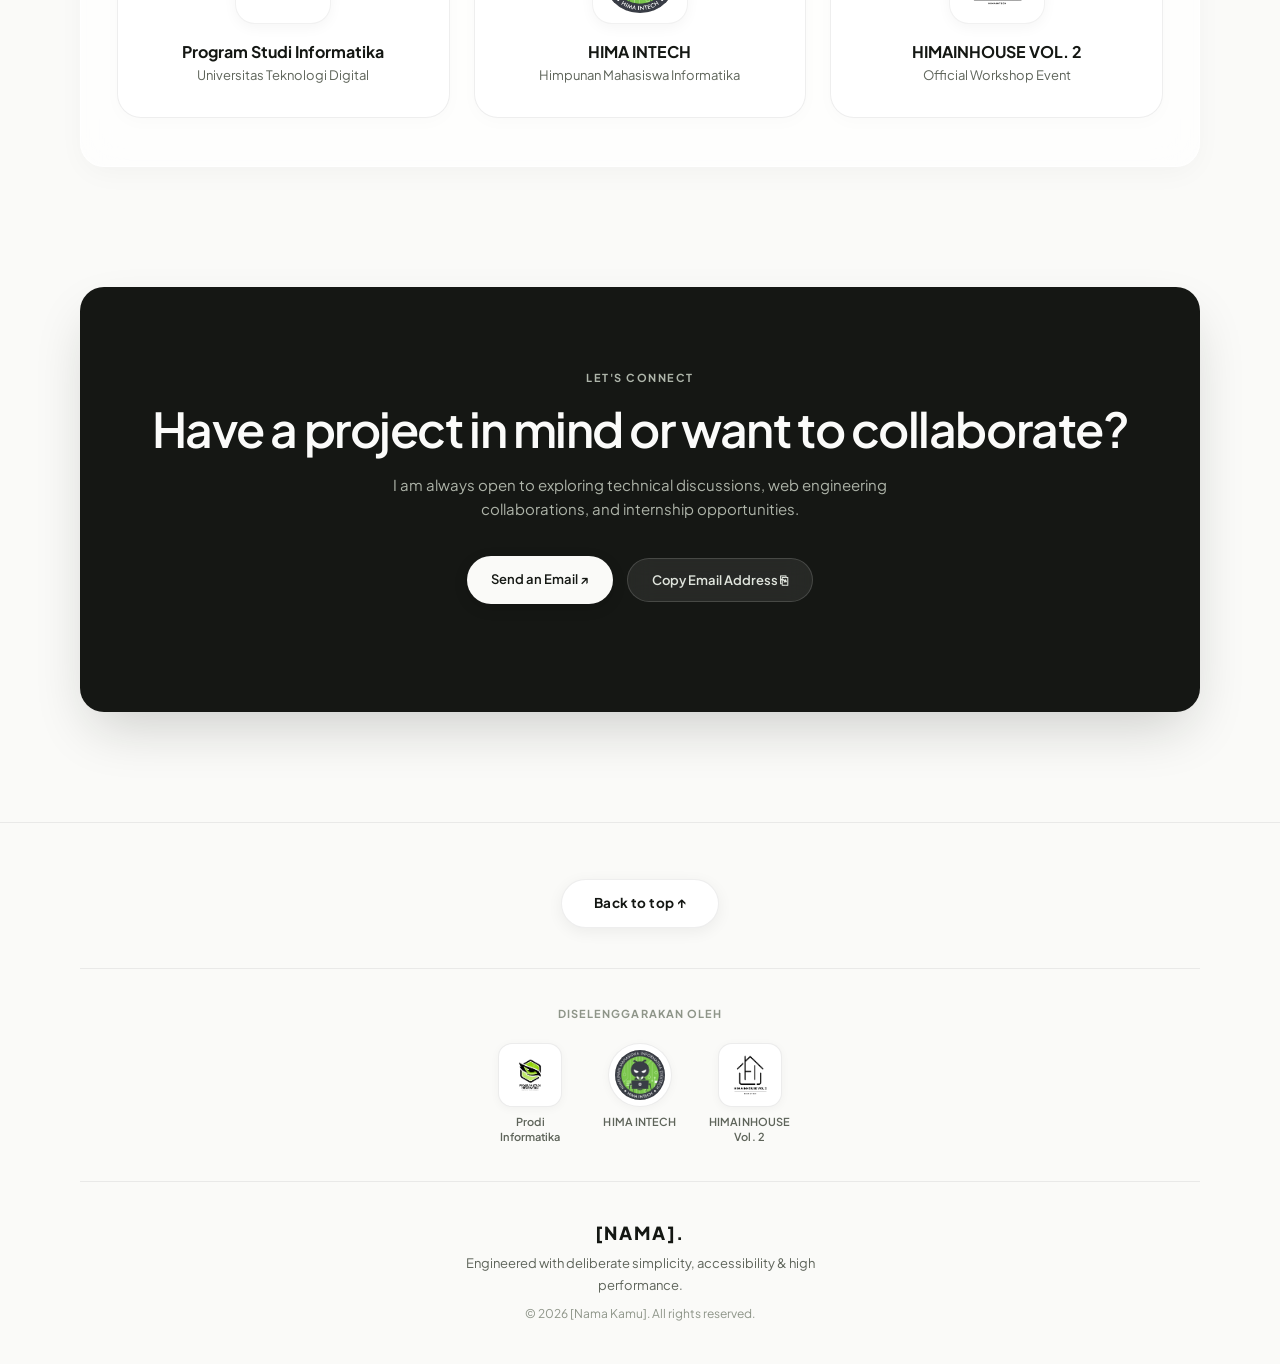
==== commit b66c7e29: ":art: Replace avatar and certs with generic template placeholder graphics (HIMAINHOUSE workshop kit)" ====
--- a/index.html
+++ b/index.html
@@ -18,9 +18,17 @@
   <link rel="preconnect" href="https://fonts.gstatic.com" crossorigin>
   <link href="https://fonts.googleapis.com/css2?family=Plus+Jakarta+Sans:wght@400;500;600;700;800&display=swap" rel="stylesheet">
 
-  <!-- Hubungkan CSS Eksternal & Script JS dengan Cache Busting (?v=2.5) -->
-  <link rel="stylesheet" href="assets/css/style.css?v=2.5">
-  <script src="assets/js/script.js?v=2.5" defer></script>
+  <!-- Hubungkan CSS Terpusat (Modular via @import di style.css dengan Cache Busting) -->
+  <link rel="stylesheet" href="assets/css/style.css?v=2.6">
+
+  <!-- Hubungkan JavaScript Modular (Komponen terpisah di assets/js/modules/) -->
+  <script src="assets/js/modules/dock.js" defer></script>
+  <script src="assets/js/modules/scrollspy.js" defer></script>
+  <script src="assets/js/modules/reveal.js" defer></script>
+  <script src="assets/js/modules/clipboard.js" defer></script>
+  <script src="assets/js/modules/year.js" defer></script>
+  <script src="assets/js/modules/certificates.js" defer></script>
+  <script src="assets/js/script.js?v=2.6" defer></script>
 </head>
 <body>
 
@@ -48,7 +56,7 @@
           Terdiri dari:
           1. 3 logo dalam baris rapat (dock-brand-logos)
           2. Garis pemisah tipis (dock-brand-sep)
-          3. Teks "DAIFA." sebagai nama brand
+          3. Teks "[NAMA]." sebagai nama brand — 🔧 GANTI dengan singkatan namamu
           aria-label: teks alternatif untuk screen reader
         -->
         <a class="dock-brand" href="#home" aria-label="[Nama Kamu] - HIMAINHOUSE Portfolio">
@@ -140,7 +148,7 @@
             <span class="backdrop-badge">'26</span>
             <span class="backdrop-sub">[NAMA]</span>
           </div>
-          <img class="hero-avatar-img" src="assets/images/avatar.png"
+          <img class="hero-avatar-img" src="assets/images/avatar.png?v=2.6"
                alt="Foto profil [Nama Kamu]"
                width="700" height="950" fetchpriority="high">
         </figure> 
@@ -267,6 +275,9 @@
 
     <!-- ------------------------------------------------------------------
          SECTION: CERTIFICATES & CREDENTIALS
+         Komponen: components/certificates.html
+         CSS: assets/css/sections/certificates.css
+         JS: assets/js/modules/certificates.js
          Panduan Pemateri:
          Menampilkan kredensial resmi & sertifikasi teknologi berstandar industri.
          Format Tab Switcher Interaktif: dokumen sertifikat tampil besar & jelas
@@ -299,10 +310,10 @@
             <div class="certificate-layout">
               <!-- Kolom Kiri: Dokumen Sertifikat -->
               <div class="cert-preview-card">
-                <a class="cert-preview-link" href="assets/images/certificates/sertifikat-google-gemini.png"
+                <a class="cert-preview-link" href="assets/images/certificates/sertifikat-google-gemini.png?v=2.6"
                    target="_blank" rel="noopener noreferrer" title="Klik untuk membuka sertifikat Google Gemini ukuran penuh">
                   <img class="cert-preview-img"
-                       src="assets/images/certificates/sertifikat-google-gemini.png"
+                       src="assets/images/certificates/sertifikat-google-gemini.png?v=2.6"
                        alt="Sertifikat Google for Education — Siswa Tersertifikasi Gemini — [Nama Kamu]"
                        loading="lazy" width="800" height="566">
                 </a>
@@ -337,7 +348,7 @@
 
                 <!-- Tombol Aksi -->
                 <div class="cert-action-row">
-                  <a class="btn btn-solid" href="assets/images/certificates/sertifikat-google-gemini.png"
+                  <a class="btn btn-solid" href="assets/images/certificates/sertifikat-google-gemini.png?v=2.6"
                      target="_blank" rel="noopener noreferrer">
                     Buka Sertifikat Lengkap ↗
                   </a>
@@ -351,10 +362,10 @@
             <div class="certificate-layout">
               <!-- Kolom Kiri: Dokumen Sertifikat -->
               <div class="cert-preview-card">
-                <a class="cert-preview-link" href="assets/images/certificates/sertifikat-dicoding-prompt-engineering.jpg"
+                <a class="cert-preview-link" href="assets/images/certificates/sertifikat-dicoding-prompt-engineering.jpg?v=2.6"
                    target="_blank" rel="noopener noreferrer" title="Klik untuk membuka sertifikat Dicoding ukuran penuh">
                   <img class="cert-preview-img"
-                       src="assets/images/certificates/sertifikat-dicoding-prompt-engineering.jpg"
+                       src="assets/images/certificates/sertifikat-dicoding-prompt-engineering.jpg?v=2.6"
                        alt="Sertifikat Dicoding — Prompt Engineering untuk Software Developer — [Nama Kamu]"
                        loading="lazy" width="1200" height="848">
                 </a>
@@ -389,7 +400,7 @@
 
                 <!-- Tombol Aksi -->
                 <div class="cert-action-row">
-                  <a class="btn btn-solid" href="assets/images/certificates/sertifikat-dicoding-prompt-engineering.jpg"
+                  <a class="btn btn-solid" href="assets/images/certificates/sertifikat-dicoding-prompt-engineering.jpg?v=2.6"
                      target="_blank" rel="noopener noreferrer">
                     Buka Sertifikat Lengkap ↗
                   </a>
@@ -644,3 +655,4 @@
 </body>
 </html>
 
+
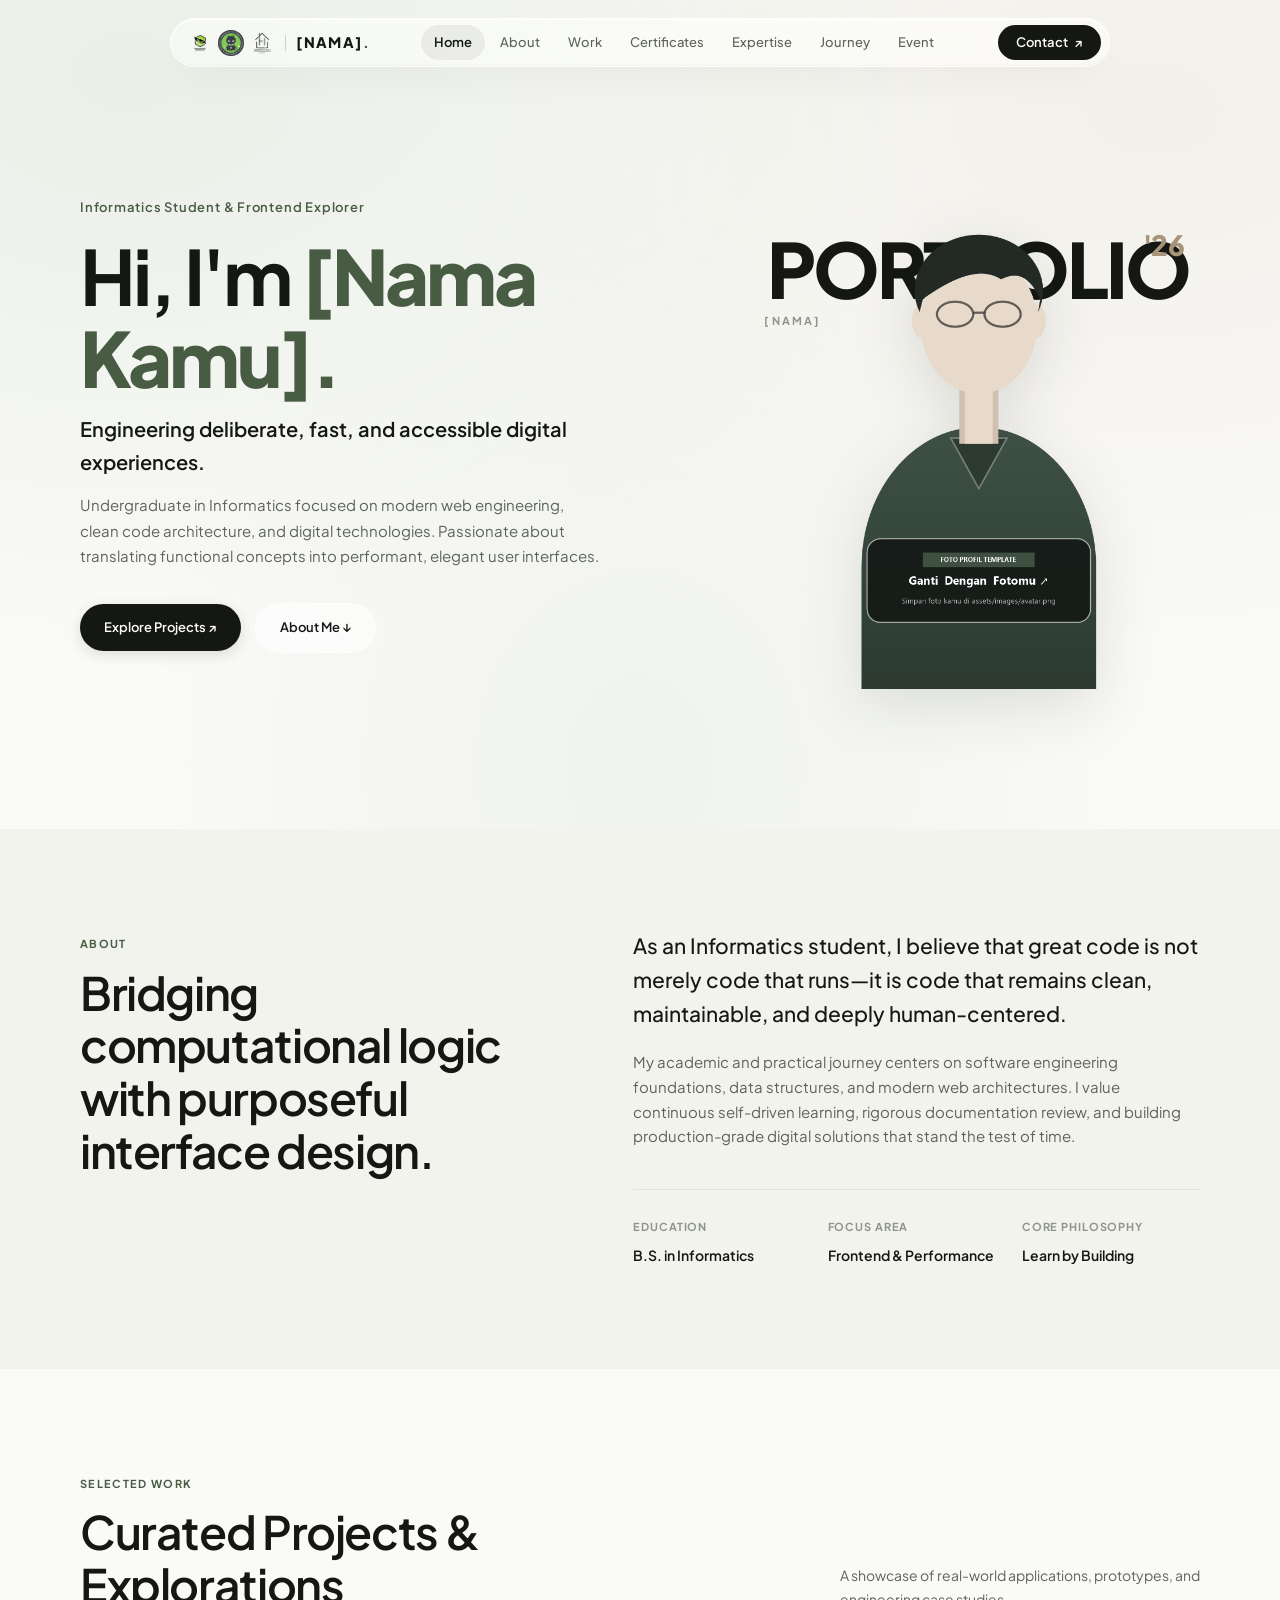
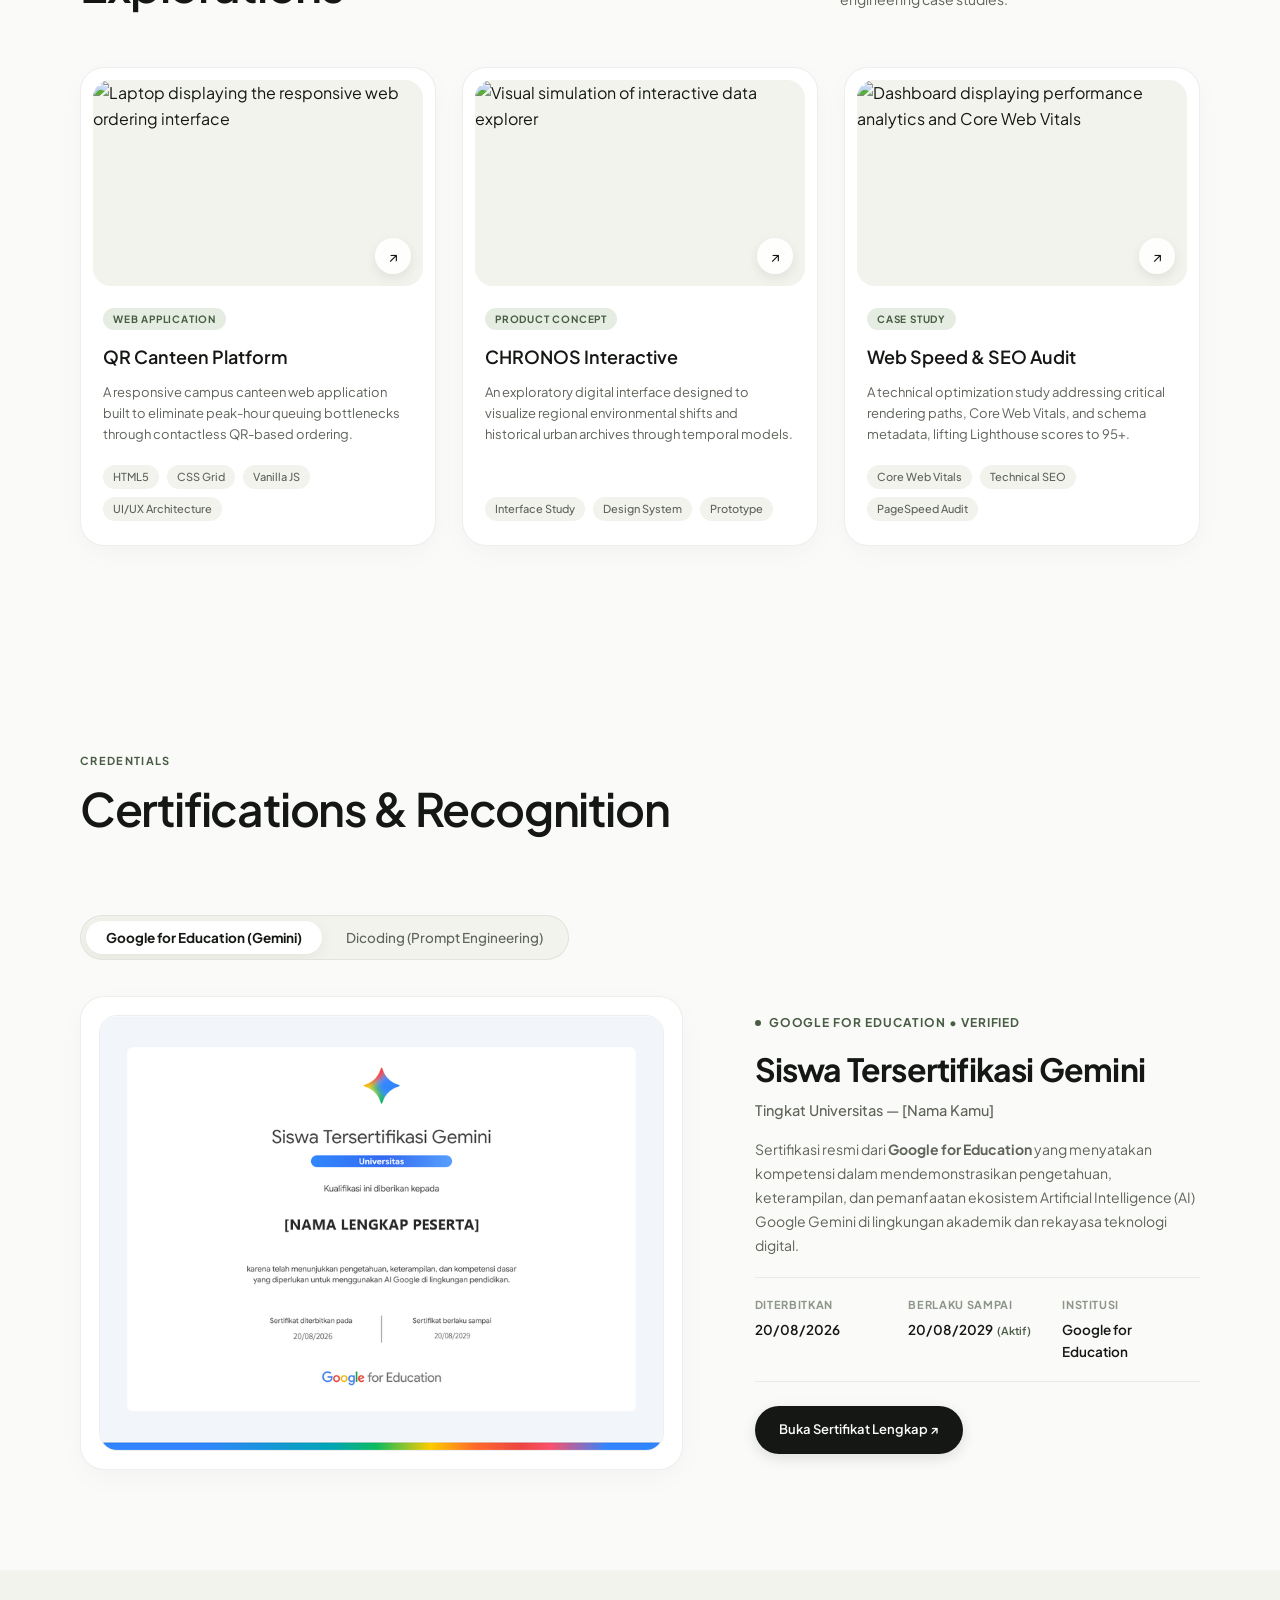
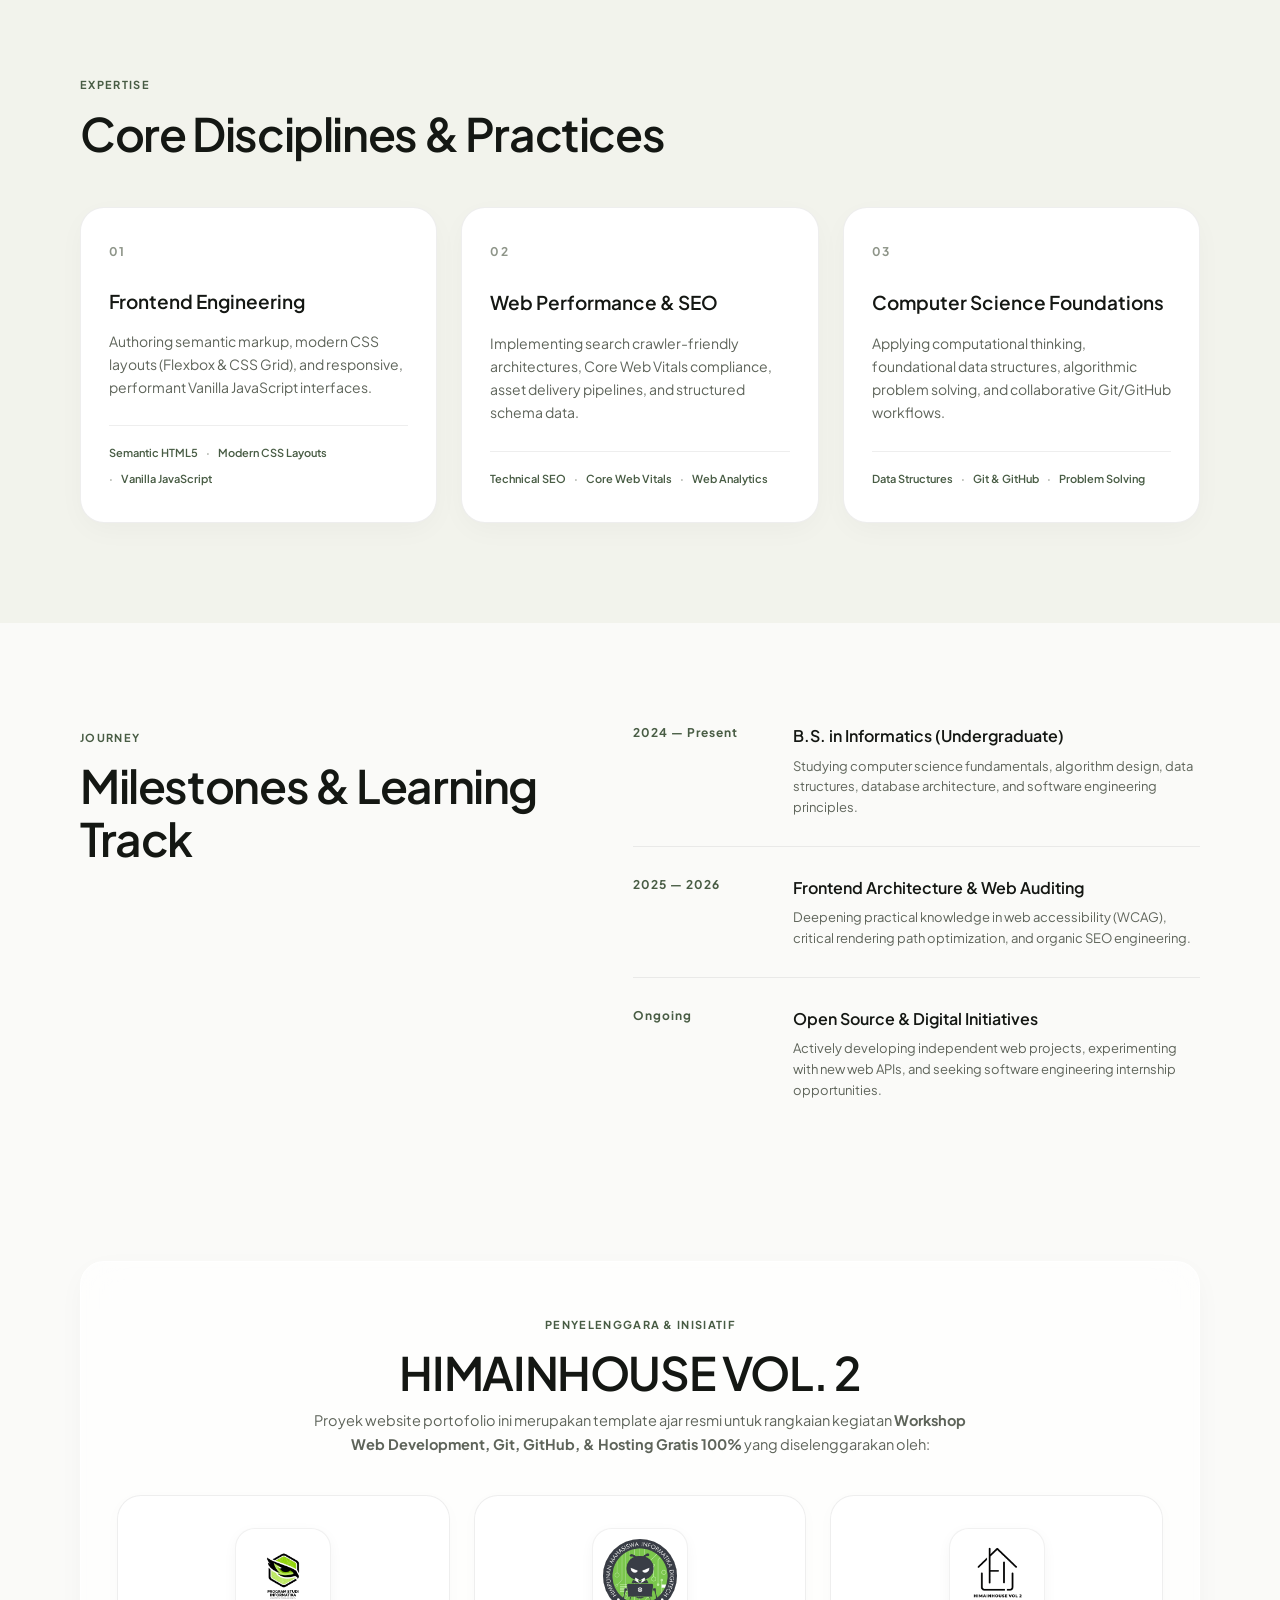
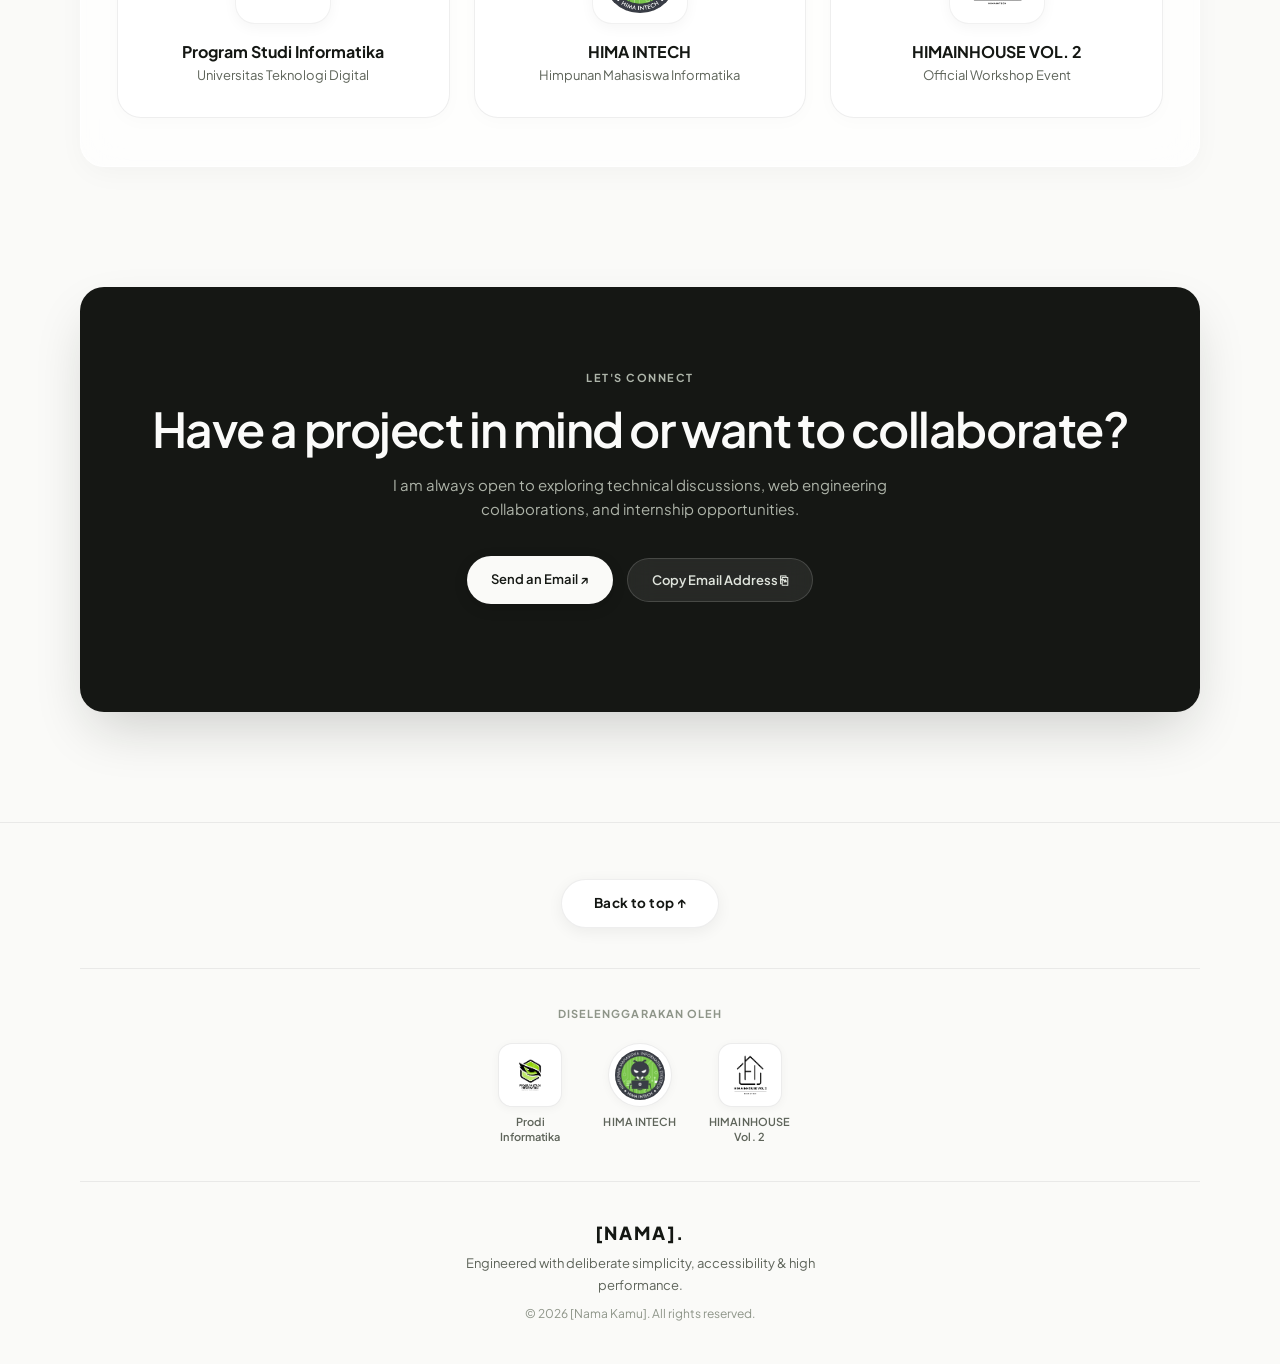
==== commit 9aa8d2ea: ":art: Replace avatar and certs with generic template placeholder graphics (HIMAINHOUSE workshop kit)" ====
--- a/index.html
+++ b/index.html
@@ -18,17 +18,9 @@
   <link rel="preconnect" href="https://fonts.gstatic.com" crossorigin>
   <link href="https://fonts.googleapis.com/css2?family=Plus+Jakarta+Sans:wght@400;500;600;700;800&display=swap" rel="stylesheet">
 
-  <!-- Hubungkan CSS Terpusat (Modular via @import di style.css dengan Cache Busting) -->
+  <!-- Hubungkan CSS Eksternal & Script JS dengan Cache Busting (?v=2.5) -->
   <link rel="stylesheet" href="assets/css/style.css?v=2.6">
-
-  <!-- Hubungkan JavaScript Modular (Komponen terpisah di assets/js/modules/) -->
-  <script src="assets/js/modules/dock.js" defer></script>
-  <script src="assets/js/modules/scrollspy.js" defer></script>
-  <script src="assets/js/modules/reveal.js" defer></script>
-  <script src="assets/js/modules/clipboard.js" defer></script>
-  <script src="assets/js/modules/year.js" defer></script>
-  <script src="assets/js/modules/certificates.js" defer></script>
-  <script src="assets/js/script.js?v=2.6" defer></script>
+  <script src="assets/js/script.js?v=2.6?v=2.5" defer></script>
 </head>
 <body>
 
@@ -56,7 +48,7 @@
           Terdiri dari:
           1. 3 logo dalam baris rapat (dock-brand-logos)
           2. Garis pemisah tipis (dock-brand-sep)
-          3. Teks "[NAMA]." sebagai nama brand — 🔧 GANTI dengan singkatan namamu
+          3. Teks "DAIFA." sebagai nama brand
           aria-label: teks alternatif untuk screen reader
         -->
         <a class="dock-brand" href="#home" aria-label="[Nama Kamu] - HIMAINHOUSE Portfolio">
@@ -275,9 +267,6 @@
 
     <!-- ------------------------------------------------------------------
          SECTION: CERTIFICATES & CREDENTIALS
-         Komponen: components/certificates.html
-         CSS: assets/css/sections/certificates.css
-         JS: assets/js/modules/certificates.js
          Panduan Pemateri:
          Menampilkan kredensial resmi & sertifikasi teknologi berstandar industri.
          Format Tab Switcher Interaktif: dokumen sertifikat tampil besar & jelas
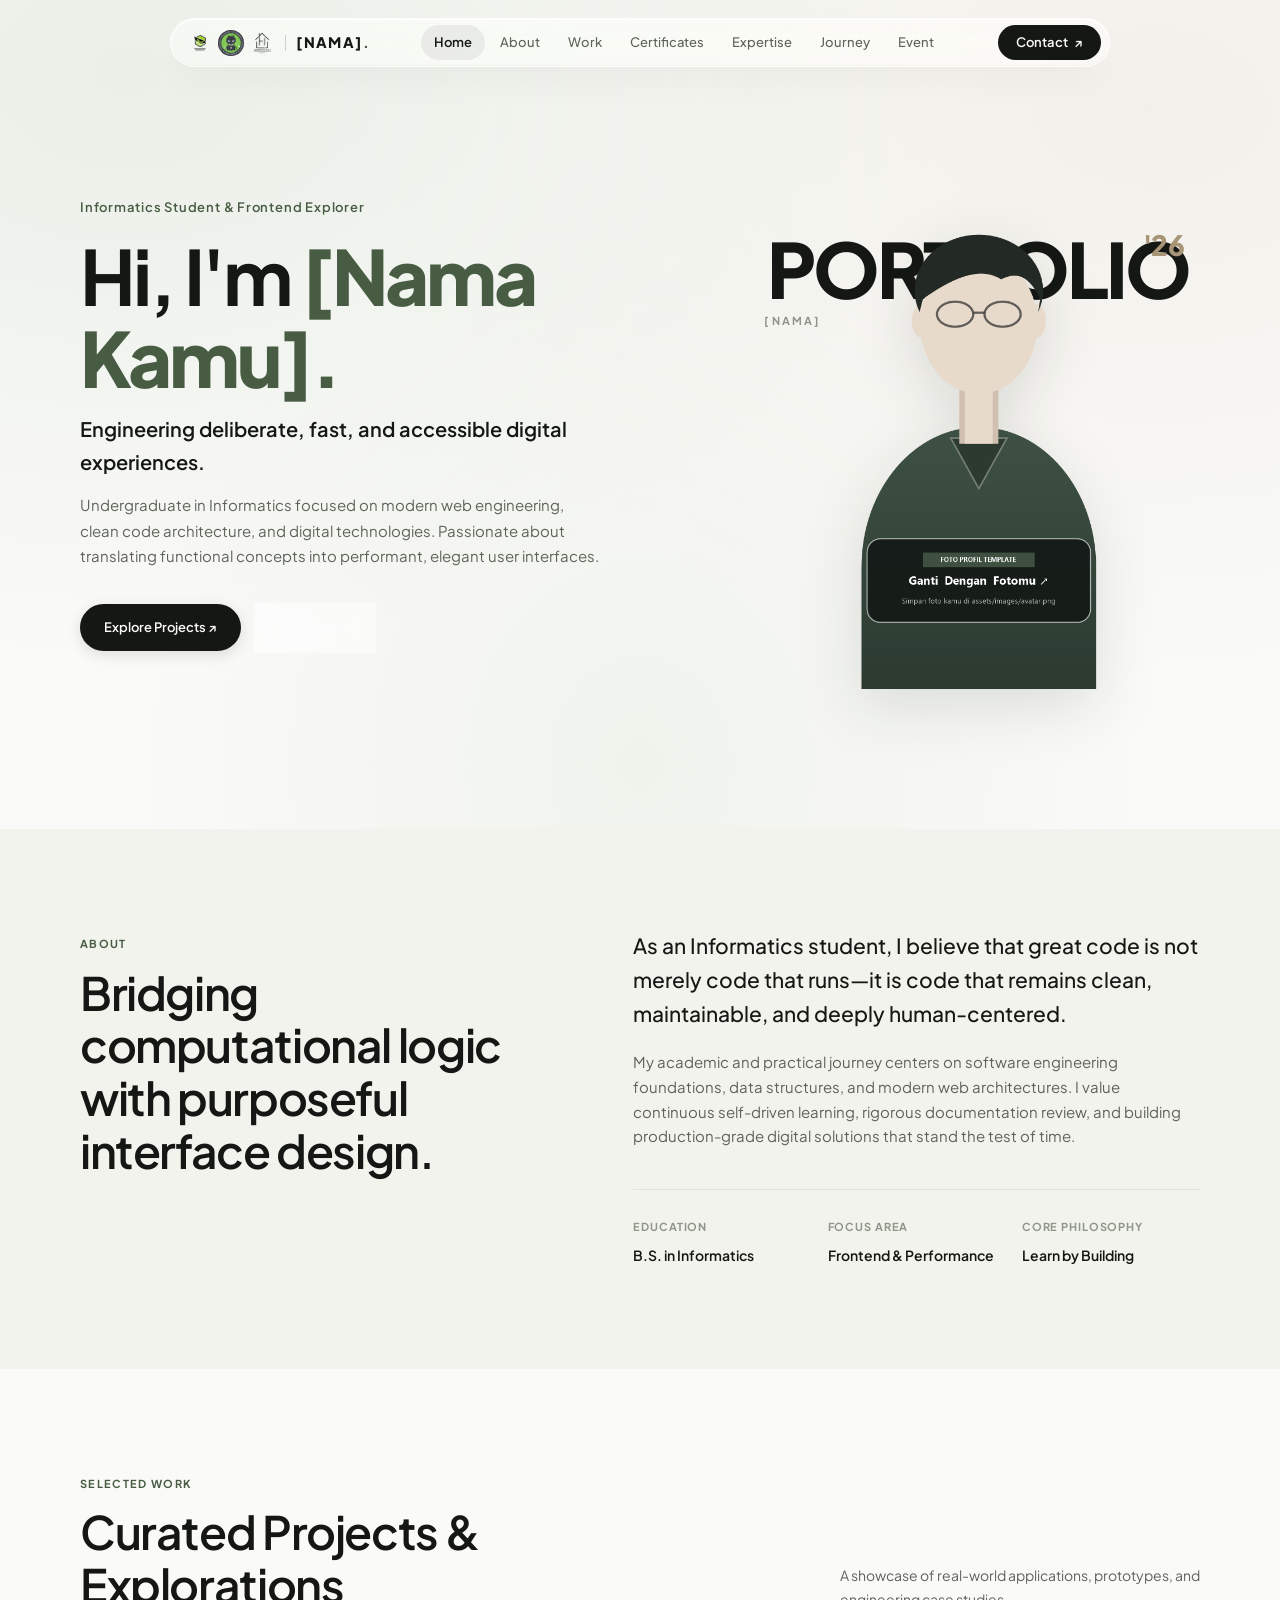
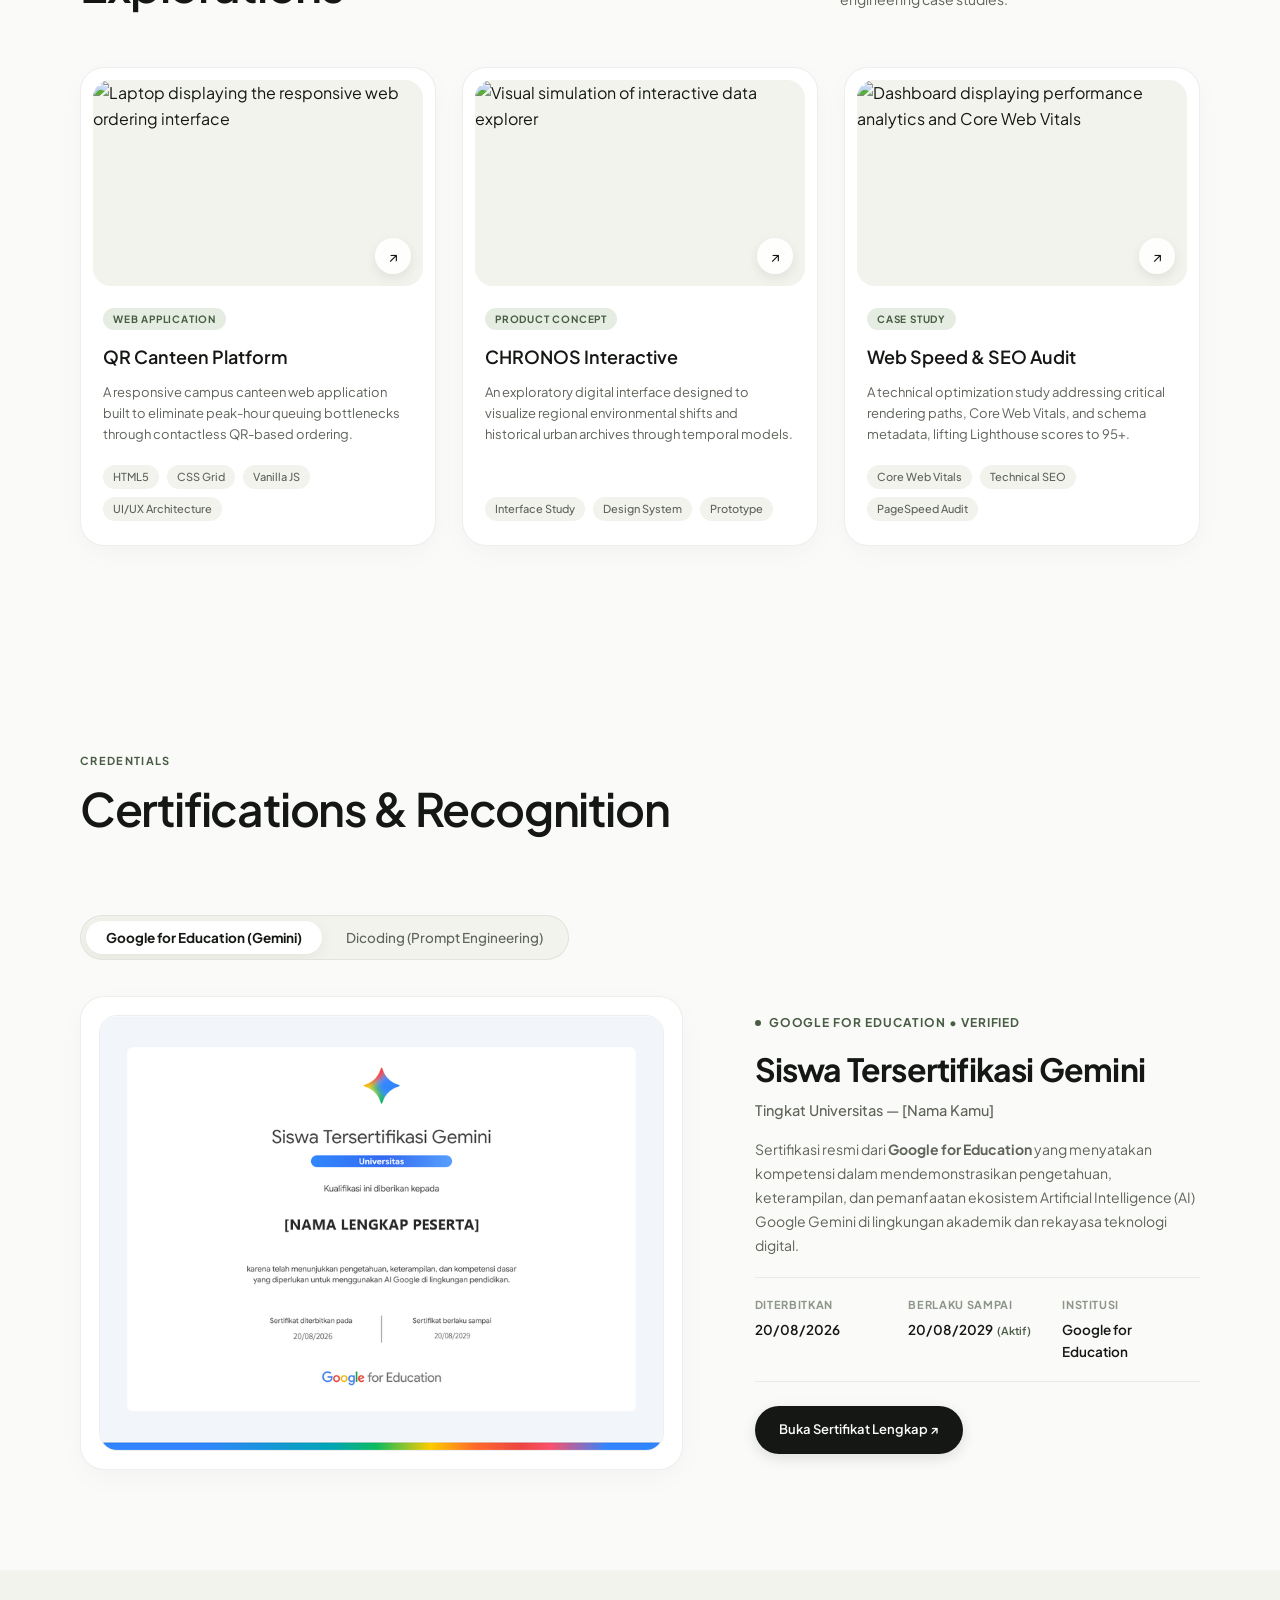
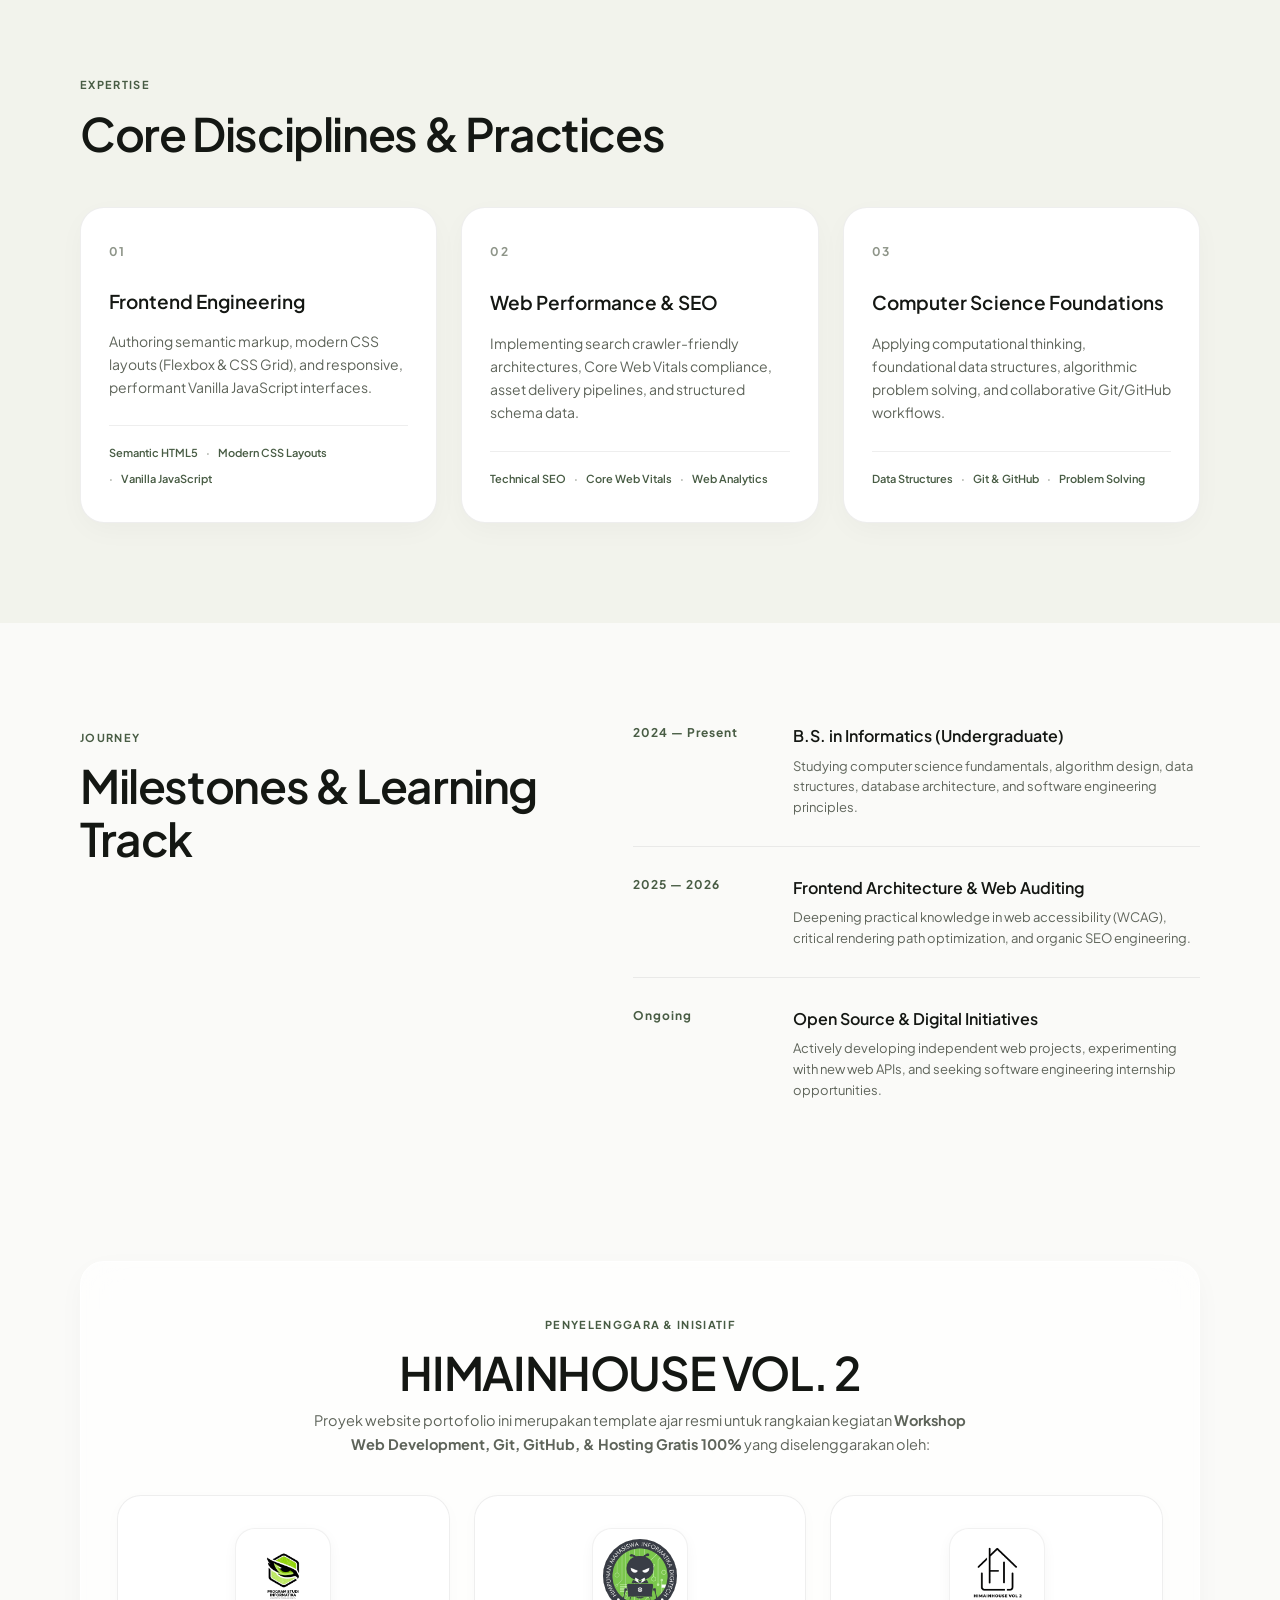
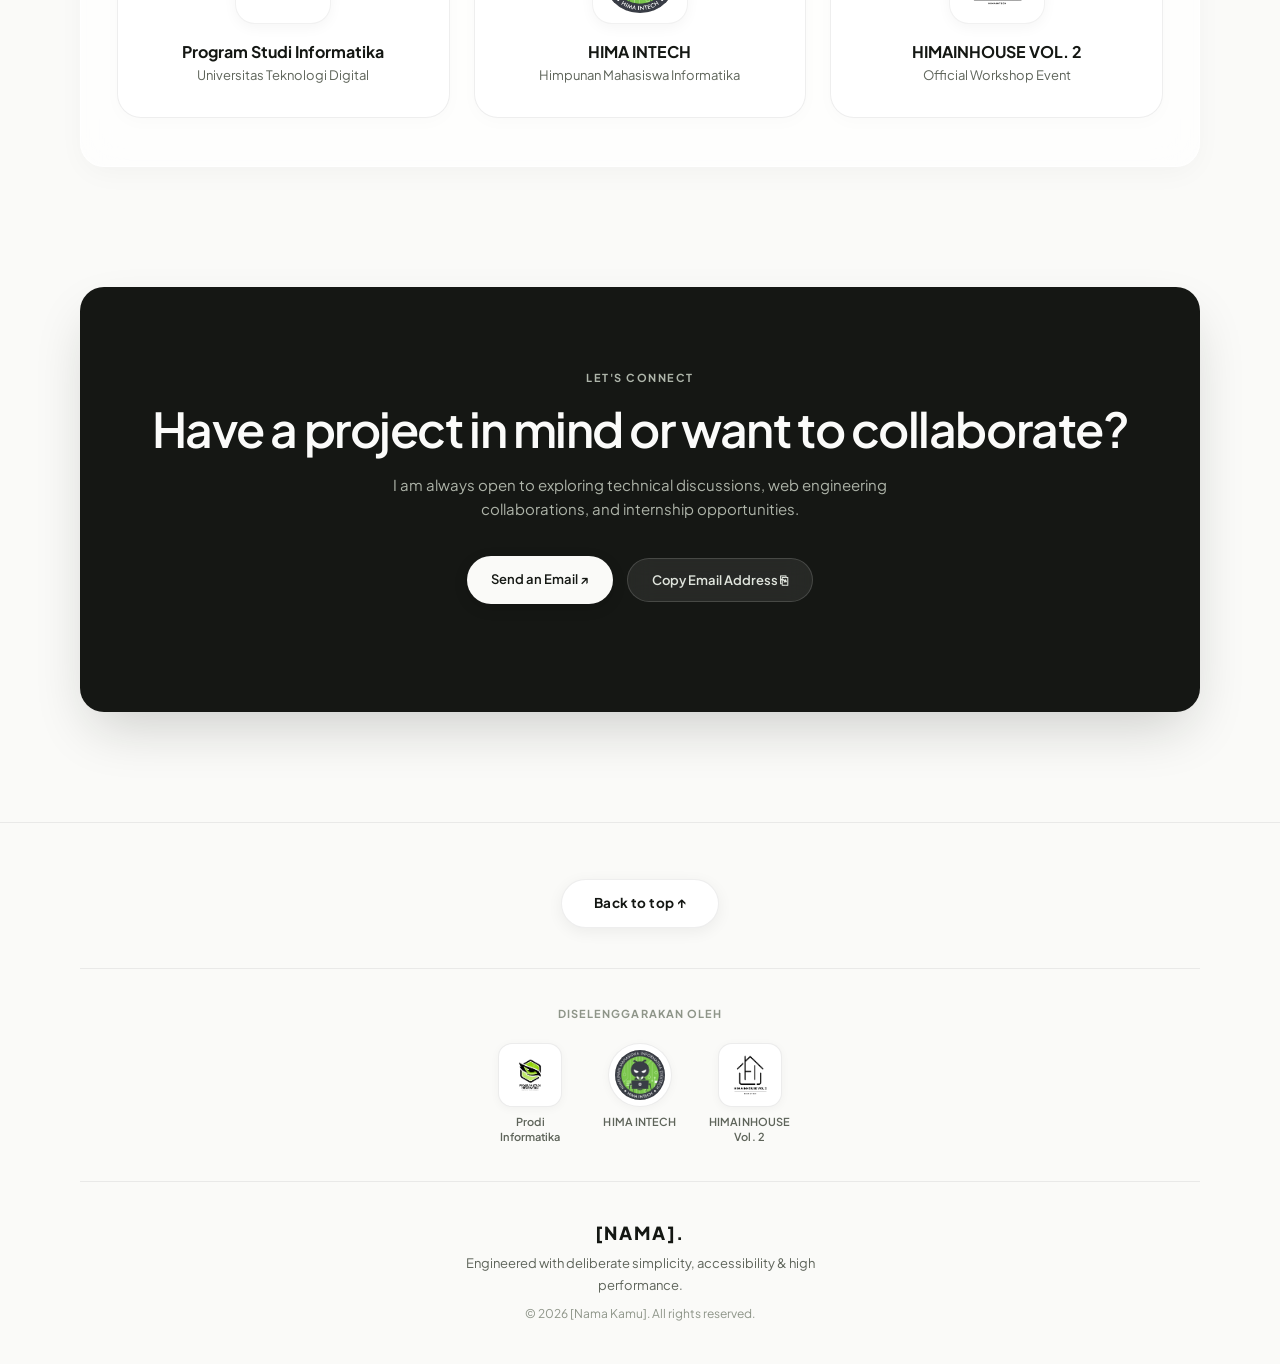
==== commit a491ef71: ":recycle: Change credential ID to generic [ID-KREDENSIAL] in HTML and cert image" ====
--- a/index.html
+++ b/index.html
@@ -18,9 +18,17 @@
   <link rel="preconnect" href="https://fonts.gstatic.com" crossorigin>
   <link href="https://fonts.googleapis.com/css2?family=Plus+Jakarta+Sans:wght@400;500;600;700;800&display=swap" rel="stylesheet">
 
-  <!-- Hubungkan CSS Eksternal & Script JS dengan Cache Busting (?v=2.5) -->
-  <link rel="stylesheet" href="assets/css/style.css?v=2.6">
-  <script src="assets/js/script.js?v=2.6?v=2.5" defer></script>
+  <!-- Hubungkan CSS Terpusat (Modular via @import di style.css dengan Cache Busting) -->
+  <link rel="stylesheet" href="assets/css/style.css?v=2.7">
+
+  <!-- Hubungkan JavaScript Modular (Komponen terpisah di assets/js/modules/) -->
+  <script src="assets/js/modules/dock.js" defer></script>
+  <script src="assets/js/modules/scrollspy.js" defer></script>
+  <script src="assets/js/modules/reveal.js" defer></script>
+  <script src="assets/js/modules/clipboard.js" defer></script>
+  <script src="assets/js/modules/year.js" defer></script>
+  <script src="assets/js/modules/certificates.js" defer></script>
+  <script src="assets/js/script.js?v=2.7" defer></script>
 </head>
 <body>
 
@@ -48,7 +56,7 @@
           Terdiri dari:
           1. 3 logo dalam baris rapat (dock-brand-logos)
           2. Garis pemisah tipis (dock-brand-sep)
-          3. Teks "DAIFA." sebagai nama brand
+          3. Teks "[NAMA]." sebagai nama brand — 🔧 GANTI dengan singkatan namamu
           aria-label: teks alternatif untuk screen reader
         -->
         <a class="dock-brand" href="#home" aria-label="[Nama Kamu] - HIMAINHOUSE Portfolio">
@@ -140,7 +148,7 @@
             <span class="backdrop-badge">'26</span>
             <span class="backdrop-sub">[NAMA]</span>
           </div>
-          <img class="hero-avatar-img" src="assets/images/avatar.png?v=2.6"
+          <img class="hero-avatar-img" src="assets/images/avatar.png?v=2.7"
                alt="Foto profil [Nama Kamu]"
                width="700" height="950" fetchpriority="high">
         </figure> 
@@ -267,6 +275,9 @@
 
     <!-- ------------------------------------------------------------------
          SECTION: CERTIFICATES & CREDENTIALS
+         Komponen: components/certificates.html
+         CSS: assets/css/sections/certificates.css
+         JS: assets/js/modules/certificates.js
          Panduan Pemateri:
          Menampilkan kredensial resmi & sertifikasi teknologi berstandar industri.
          Format Tab Switcher Interaktif: dokumen sertifikat tampil besar & jelas
@@ -299,10 +310,10 @@
             <div class="certificate-layout">
               <!-- Kolom Kiri: Dokumen Sertifikat -->
               <div class="cert-preview-card">
-                <a class="cert-preview-link" href="assets/images/certificates/sertifikat-google-gemini.png?v=2.6"
+                <a class="cert-preview-link" href="assets/images/certificates/sertifikat-google-gemini.png?v=2.7"
                    target="_blank" rel="noopener noreferrer" title="Klik untuk membuka sertifikat Google Gemini ukuran penuh">
                   <img class="cert-preview-img"
-                       src="assets/images/certificates/sertifikat-google-gemini.png?v=2.6"
+                       src="assets/images/certificates/sertifikat-google-gemini.png?v=2.7"
                        alt="Sertifikat Google for Education — Siswa Tersertifikasi Gemini — [Nama Kamu]"
                        loading="lazy" width="800" height="566">
                 </a>
@@ -337,7 +348,7 @@
 
                 <!-- Tombol Aksi -->
                 <div class="cert-action-row">
-                  <a class="btn btn-solid" href="assets/images/certificates/sertifikat-google-gemini.png?v=2.6"
+                  <a class="btn btn-solid" href="assets/images/certificates/sertifikat-google-gemini.png?v=2.7"
                      target="_blank" rel="noopener noreferrer">
                     Buka Sertifikat Lengkap ↗
                   </a>
@@ -351,10 +362,10 @@
             <div class="certificate-layout">
               <!-- Kolom Kiri: Dokumen Sertifikat -->
               <div class="cert-preview-card">
-                <a class="cert-preview-link" href="assets/images/certificates/sertifikat-dicoding-prompt-engineering.jpg?v=2.6"
+                <a class="cert-preview-link" href="assets/images/certificates/sertifikat-dicoding-prompt-engineering.jpg?v=2.7"
                    target="_blank" rel="noopener noreferrer" title="Klik untuk membuka sertifikat Dicoding ukuran penuh">
                   <img class="cert-preview-img"
-                       src="assets/images/certificates/sertifikat-dicoding-prompt-engineering.jpg?v=2.6"
+                       src="assets/images/certificates/sertifikat-dicoding-prompt-engineering.jpg?v=2.7"
                        alt="Sertifikat Dicoding — Prompt Engineering untuk Software Developer — [Nama Kamu]"
                        loading="lazy" width="1200" height="848">
                 </a>
@@ -383,17 +394,17 @@
                   </div>
                   <div class="cert-meta-cell">
                     <dt>ID Kredensial</dt>
-                    <dd><code>JMZVL46JOXN9</code></dd>
+                    <dd><code>[ID-KREDENSIAL]</code></dd>
                   </div>
                 </dl>
 
                 <!-- Tombol Aksi -->
                 <div class="cert-action-row">
-                  <a class="btn btn-solid" href="assets/images/certificates/sertifikat-dicoding-prompt-engineering.jpg?v=2.6"
+                  <a class="btn btn-solid" href="assets/images/certificates/sertifikat-dicoding-prompt-engineering.jpg?v=2.7"
                      target="_blank" rel="noopener noreferrer">
                     Buka Sertifikat Lengkap ↗
                   </a>
-                  <a class="btn btn-glass" href="https://www.dicoding.com/certificates/JMZVL46JOXN9"
+                  <a class="btn btn-glass" href="https://www.dicoding.com/certificates/[ID-KREDENSIAL]"
                      target="_blank" rel="noopener noreferrer">
                     Verifikasi di Dicoding ↗
                   </a>
@@ -645,3 +656,4 @@
 </html>
 
 
+
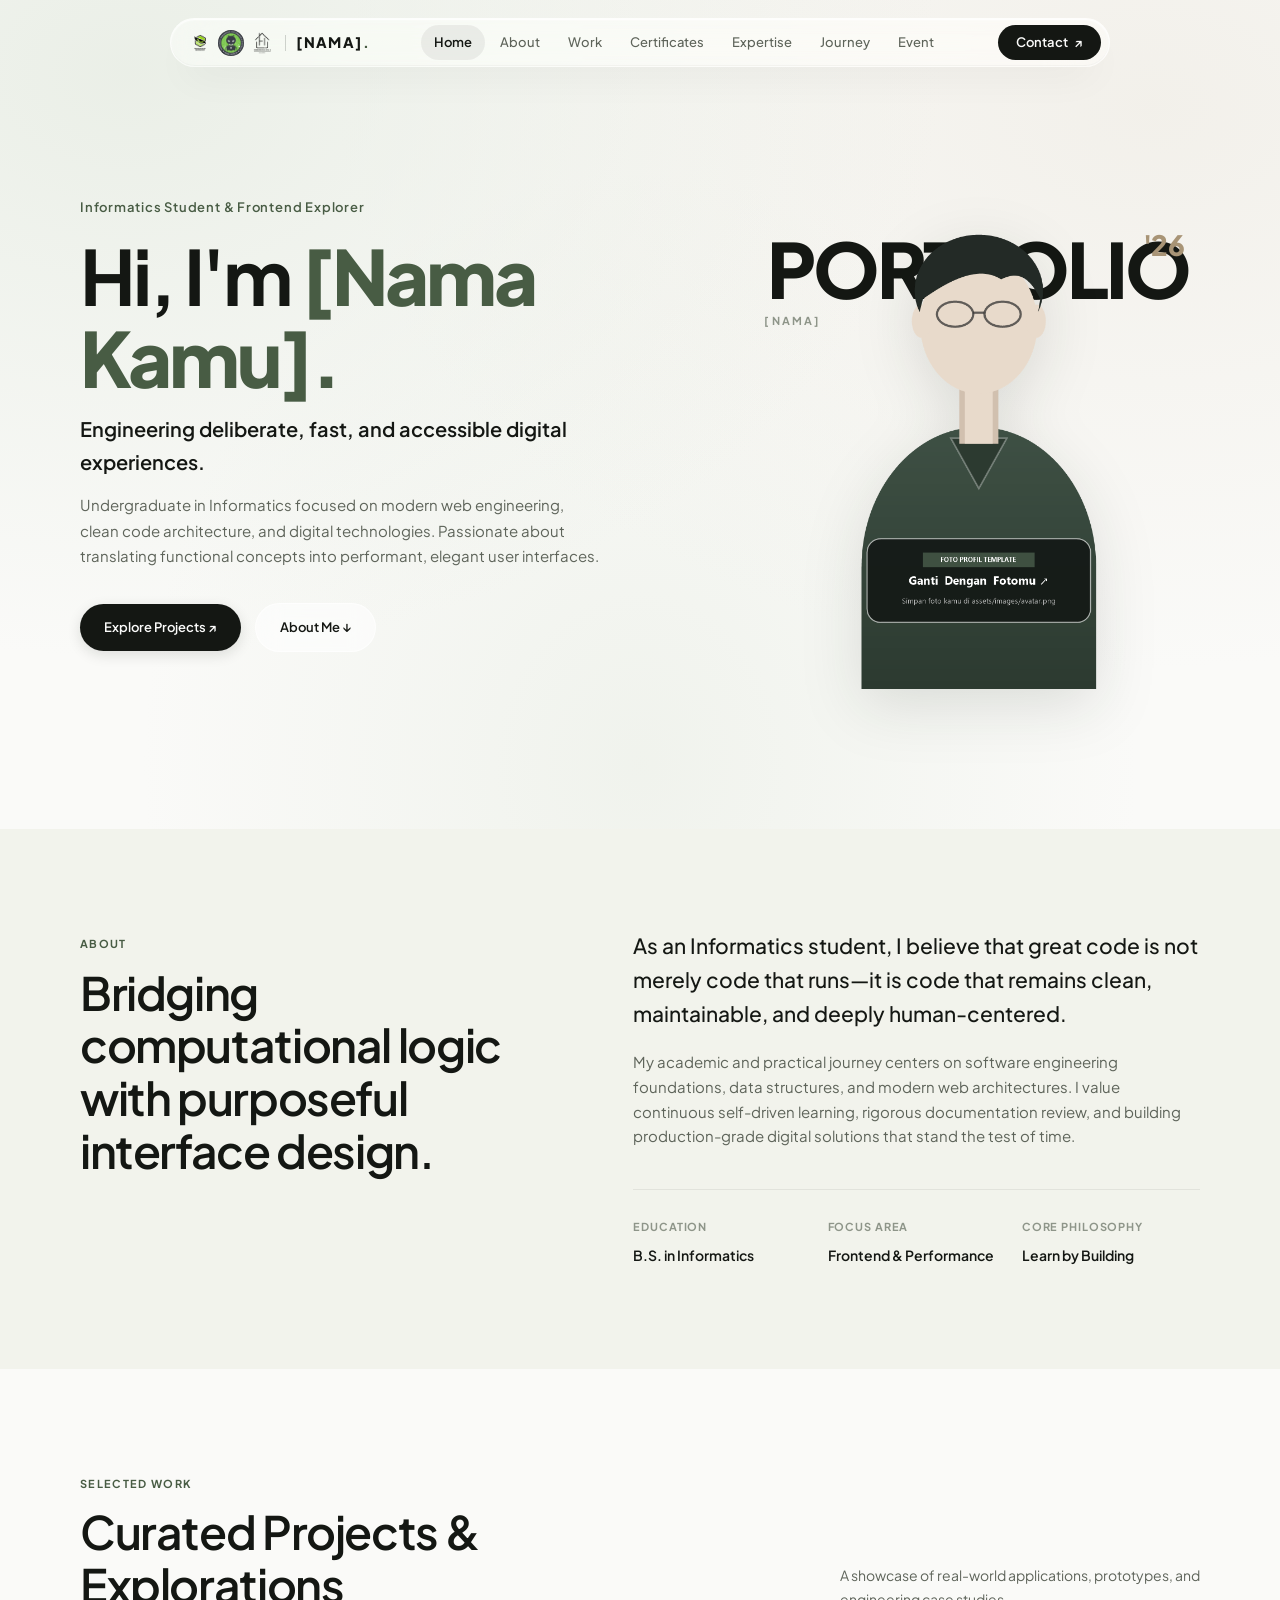
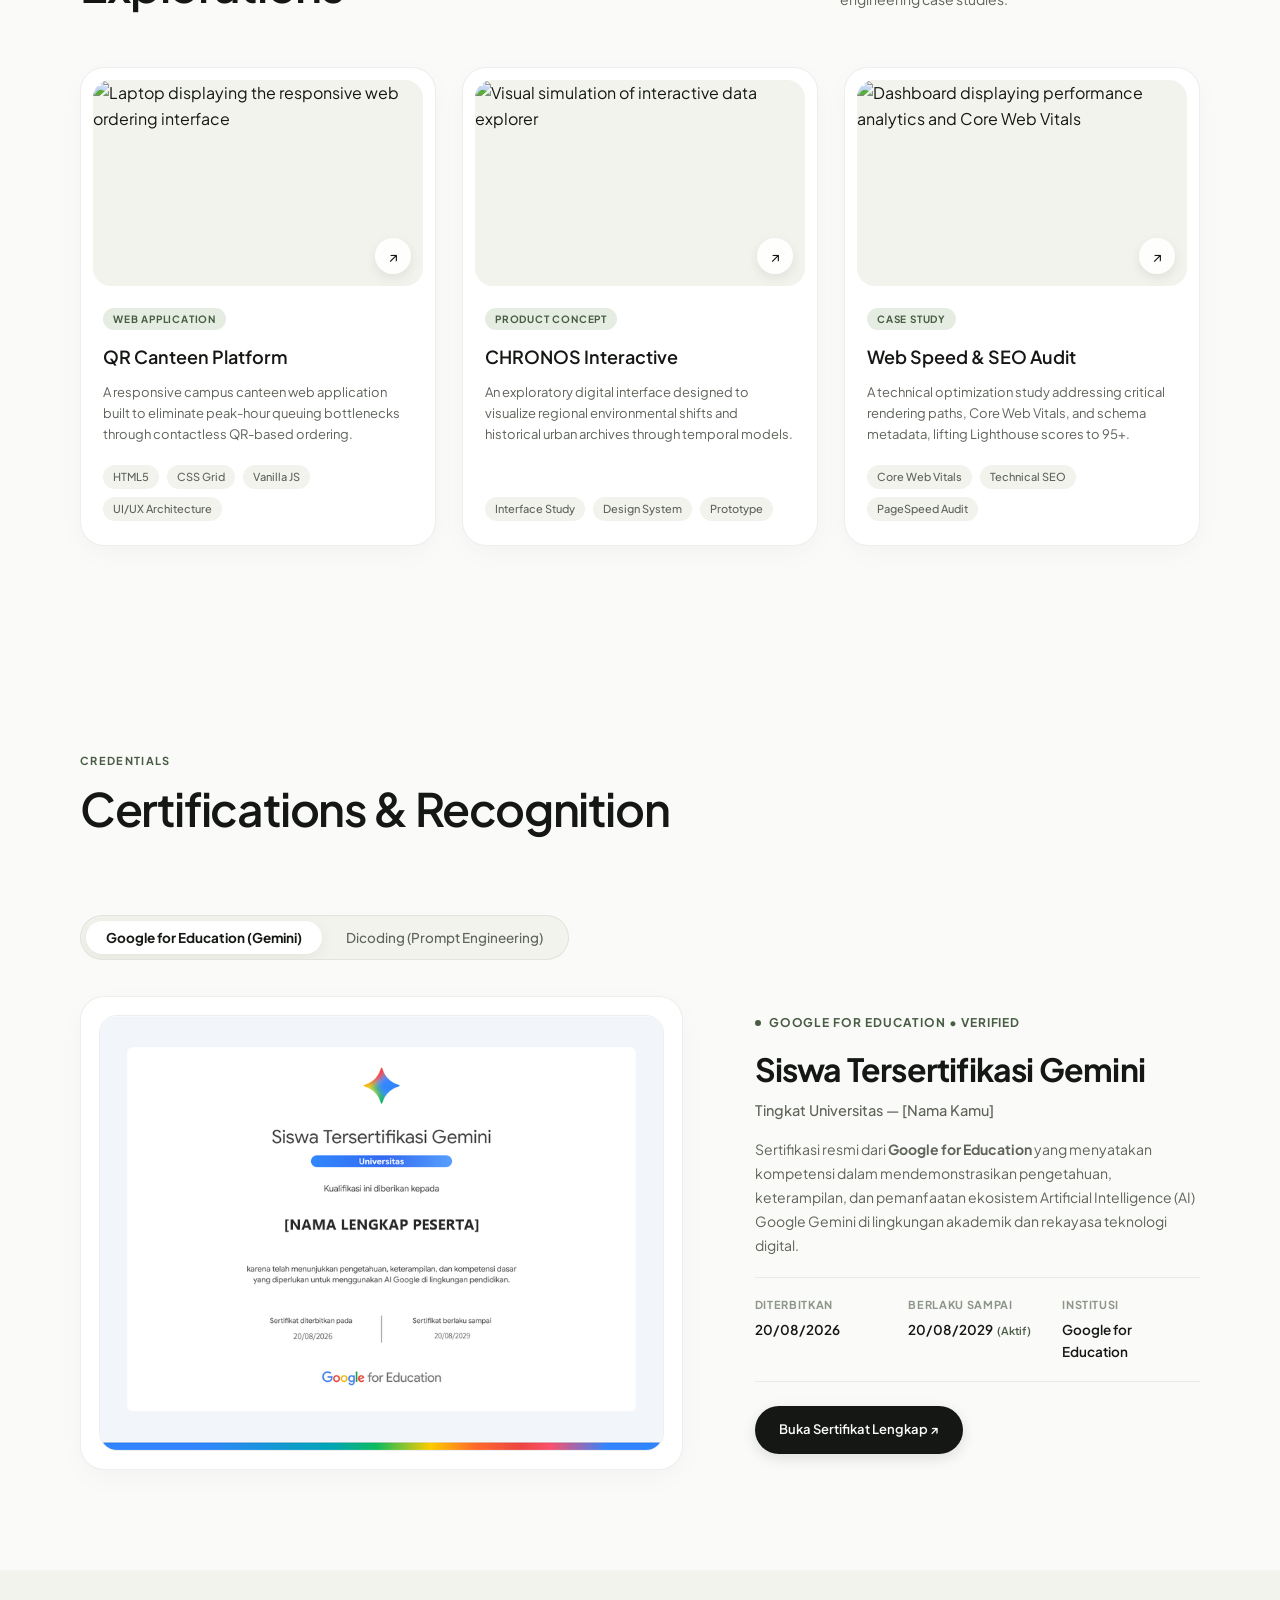
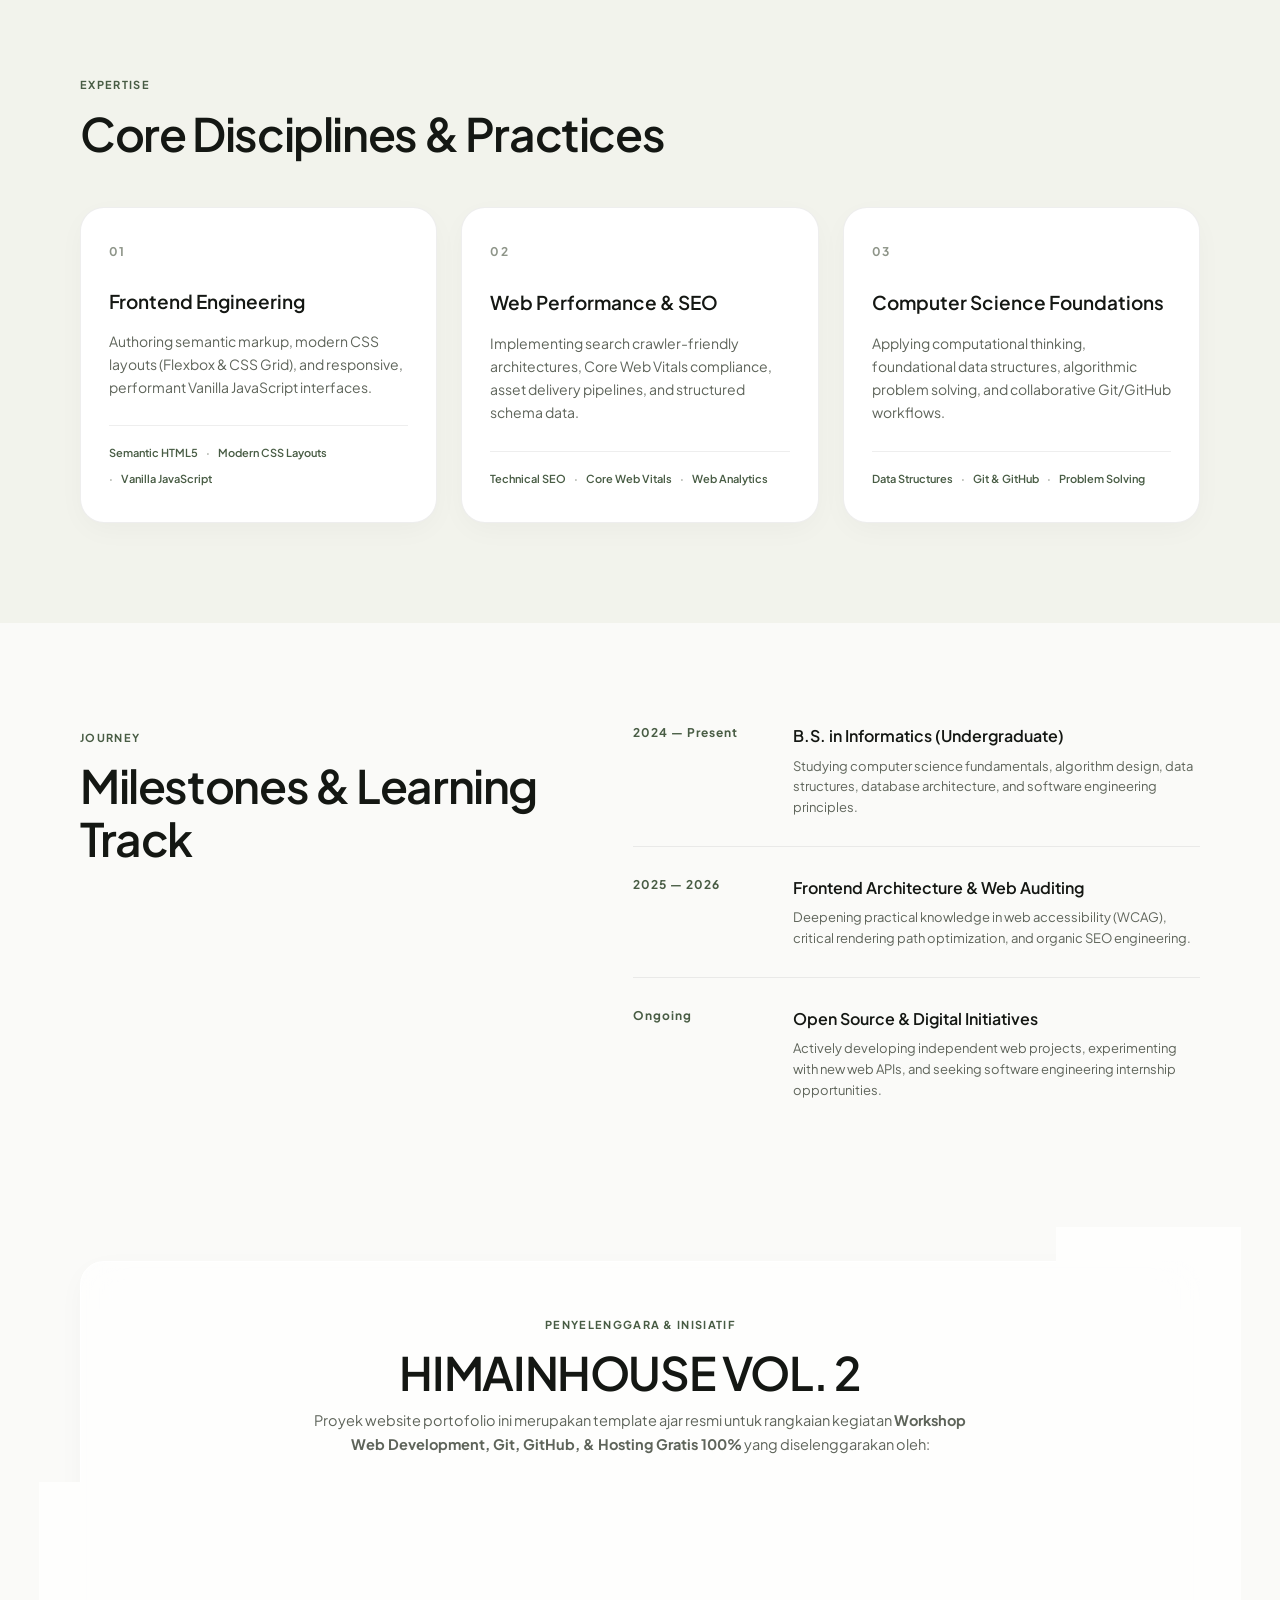
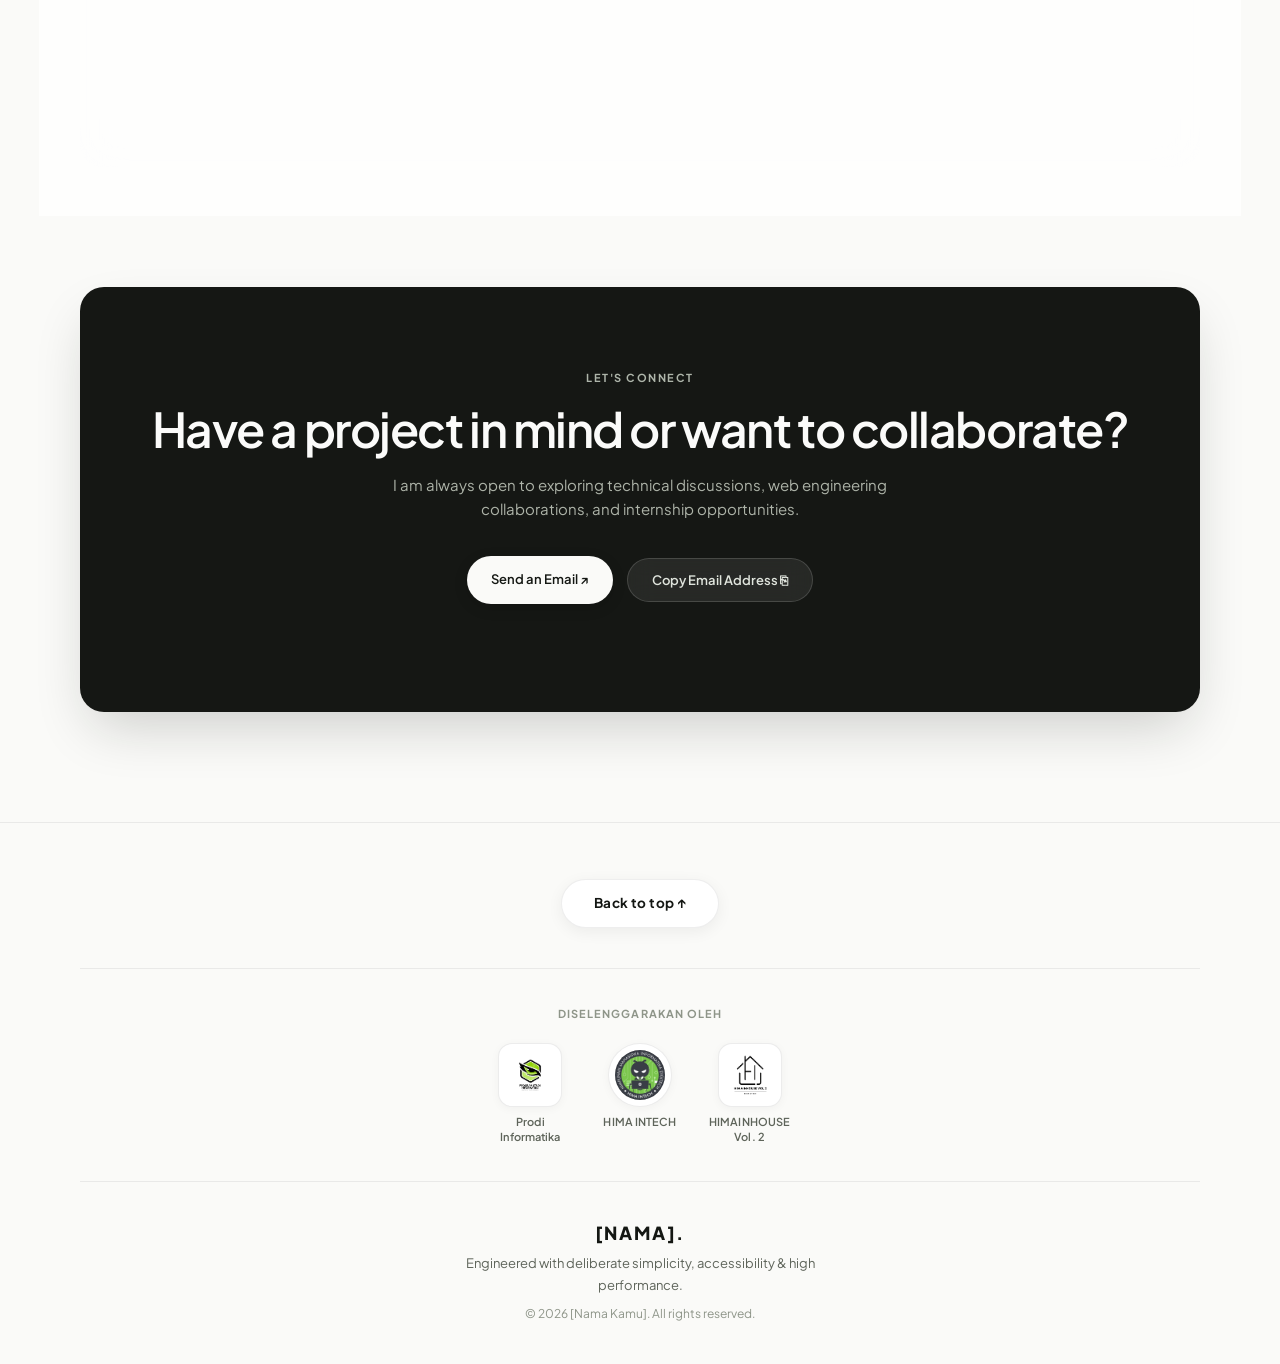
==== commit c1eb01ff: ":recycle: Change credential ID to generic [ID-KREDENSIAL] in HTML and cert image" ====
--- a/index.html
+++ b/index.html
@@ -18,17 +18,9 @@
   <link rel="preconnect" href="https://fonts.gstatic.com" crossorigin>
   <link href="https://fonts.googleapis.com/css2?family=Plus+Jakarta+Sans:wght@400;500;600;700;800&display=swap" rel="stylesheet">
 
-  <!-- Hubungkan CSS Terpusat (Modular via @import di style.css dengan Cache Busting) -->
+  <!-- Hubungkan CSS Eksternal & Script JS dengan Cache Busting (?v=2.5) -->
   <link rel="stylesheet" href="assets/css/style.css?v=2.7">
-
-  <!-- Hubungkan JavaScript Modular (Komponen terpisah di assets/js/modules/) -->
-  <script src="assets/js/modules/dock.js" defer></script>
-  <script src="assets/js/modules/scrollspy.js" defer></script>
-  <script src="assets/js/modules/reveal.js" defer></script>
-  <script src="assets/js/modules/clipboard.js" defer></script>
-  <script src="assets/js/modules/year.js" defer></script>
-  <script src="assets/js/modules/certificates.js" defer></script>
-  <script src="assets/js/script.js?v=2.7" defer></script>
+  <script src="assets/js/script.js?v=2.7?v=2.5" defer></script>
 </head>
 <body>
 
@@ -56,7 +48,7 @@
           Terdiri dari:
           1. 3 logo dalam baris rapat (dock-brand-logos)
           2. Garis pemisah tipis (dock-brand-sep)
-          3. Teks "[NAMA]." sebagai nama brand — 🔧 GANTI dengan singkatan namamu
+          3. Teks "DAIFA." sebagai nama brand
           aria-label: teks alternatif untuk screen reader
         -->
         <a class="dock-brand" href="#home" aria-label="[Nama Kamu] - HIMAINHOUSE Portfolio">
@@ -275,9 +267,6 @@
 
     <!-- ------------------------------------------------------------------
          SECTION: CERTIFICATES & CREDENTIALS
-         Komponen: components/certificates.html
-         CSS: assets/css/sections/certificates.css
-         JS: assets/js/modules/certificates.js
          Panduan Pemateri:
          Menampilkan kredensial resmi & sertifikasi teknologi berstandar industri.
          Format Tab Switcher Interaktif: dokumen sertifikat tampil besar & jelas
